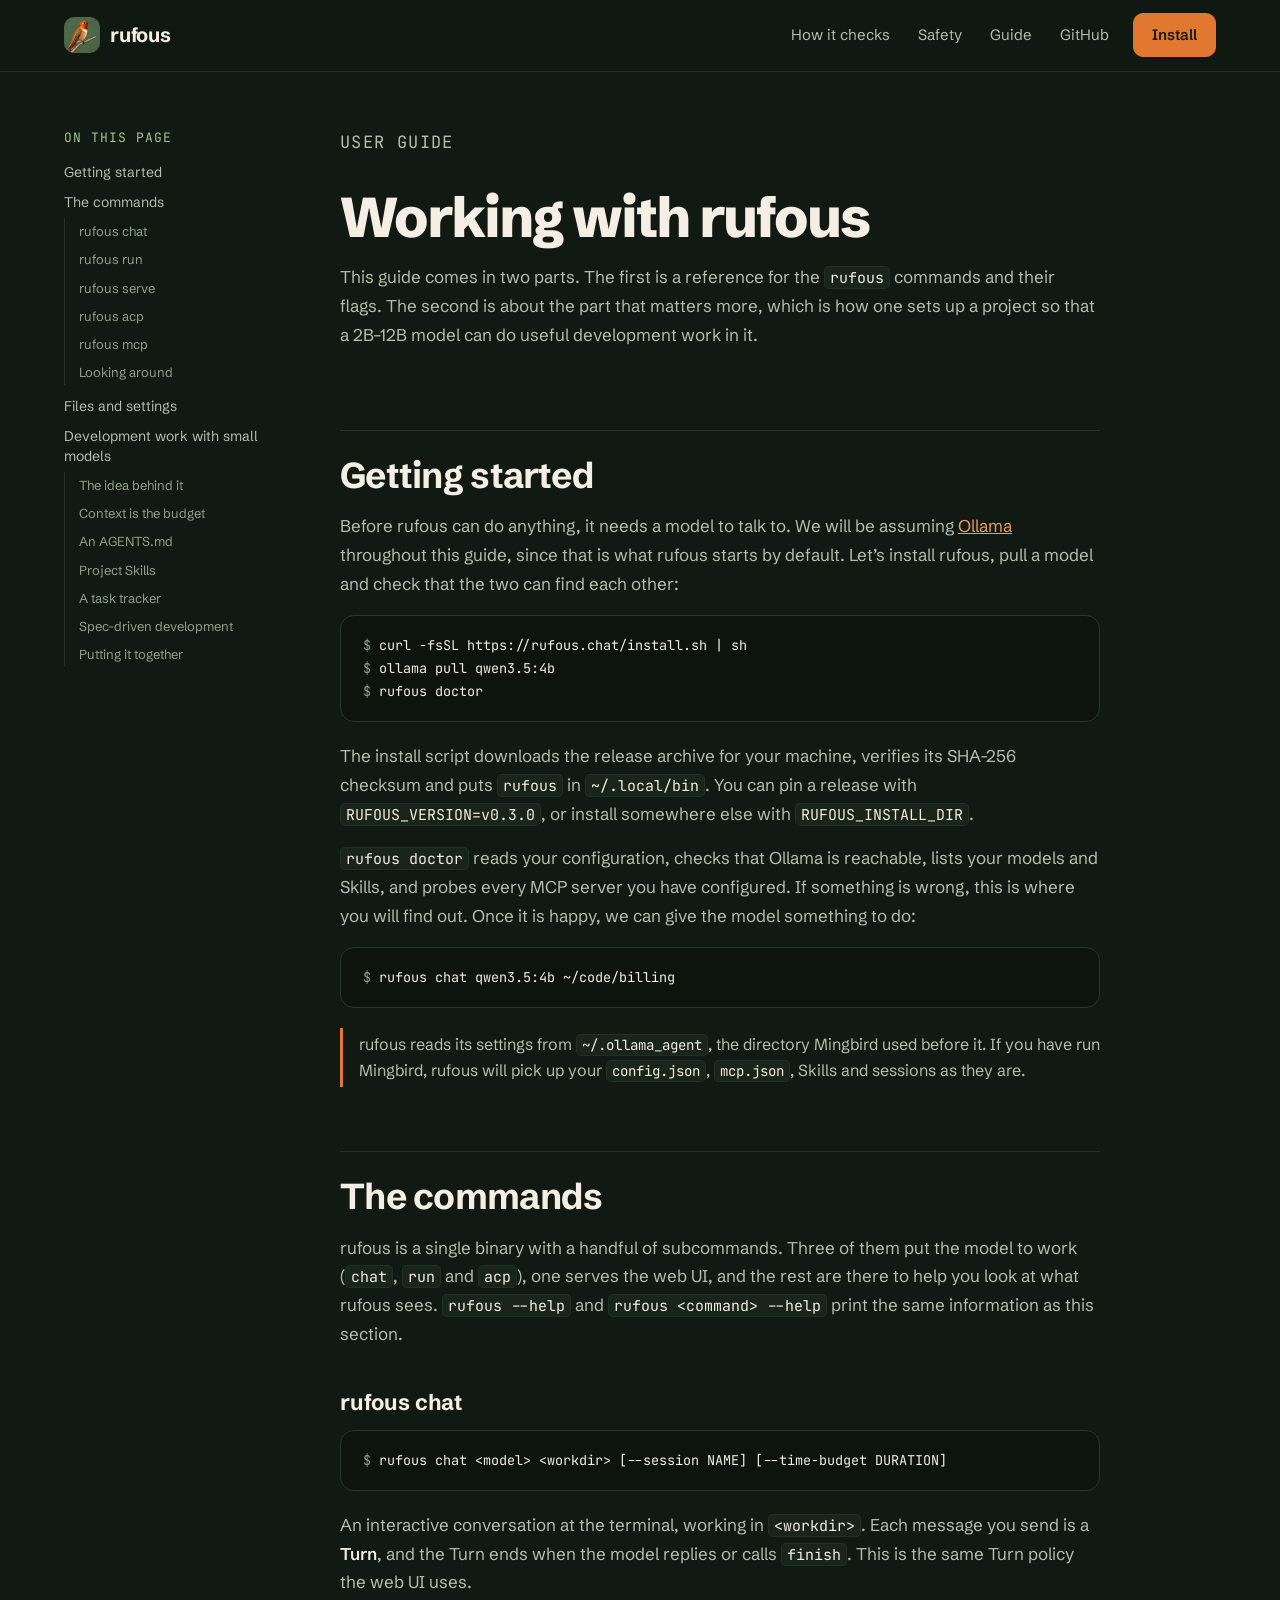
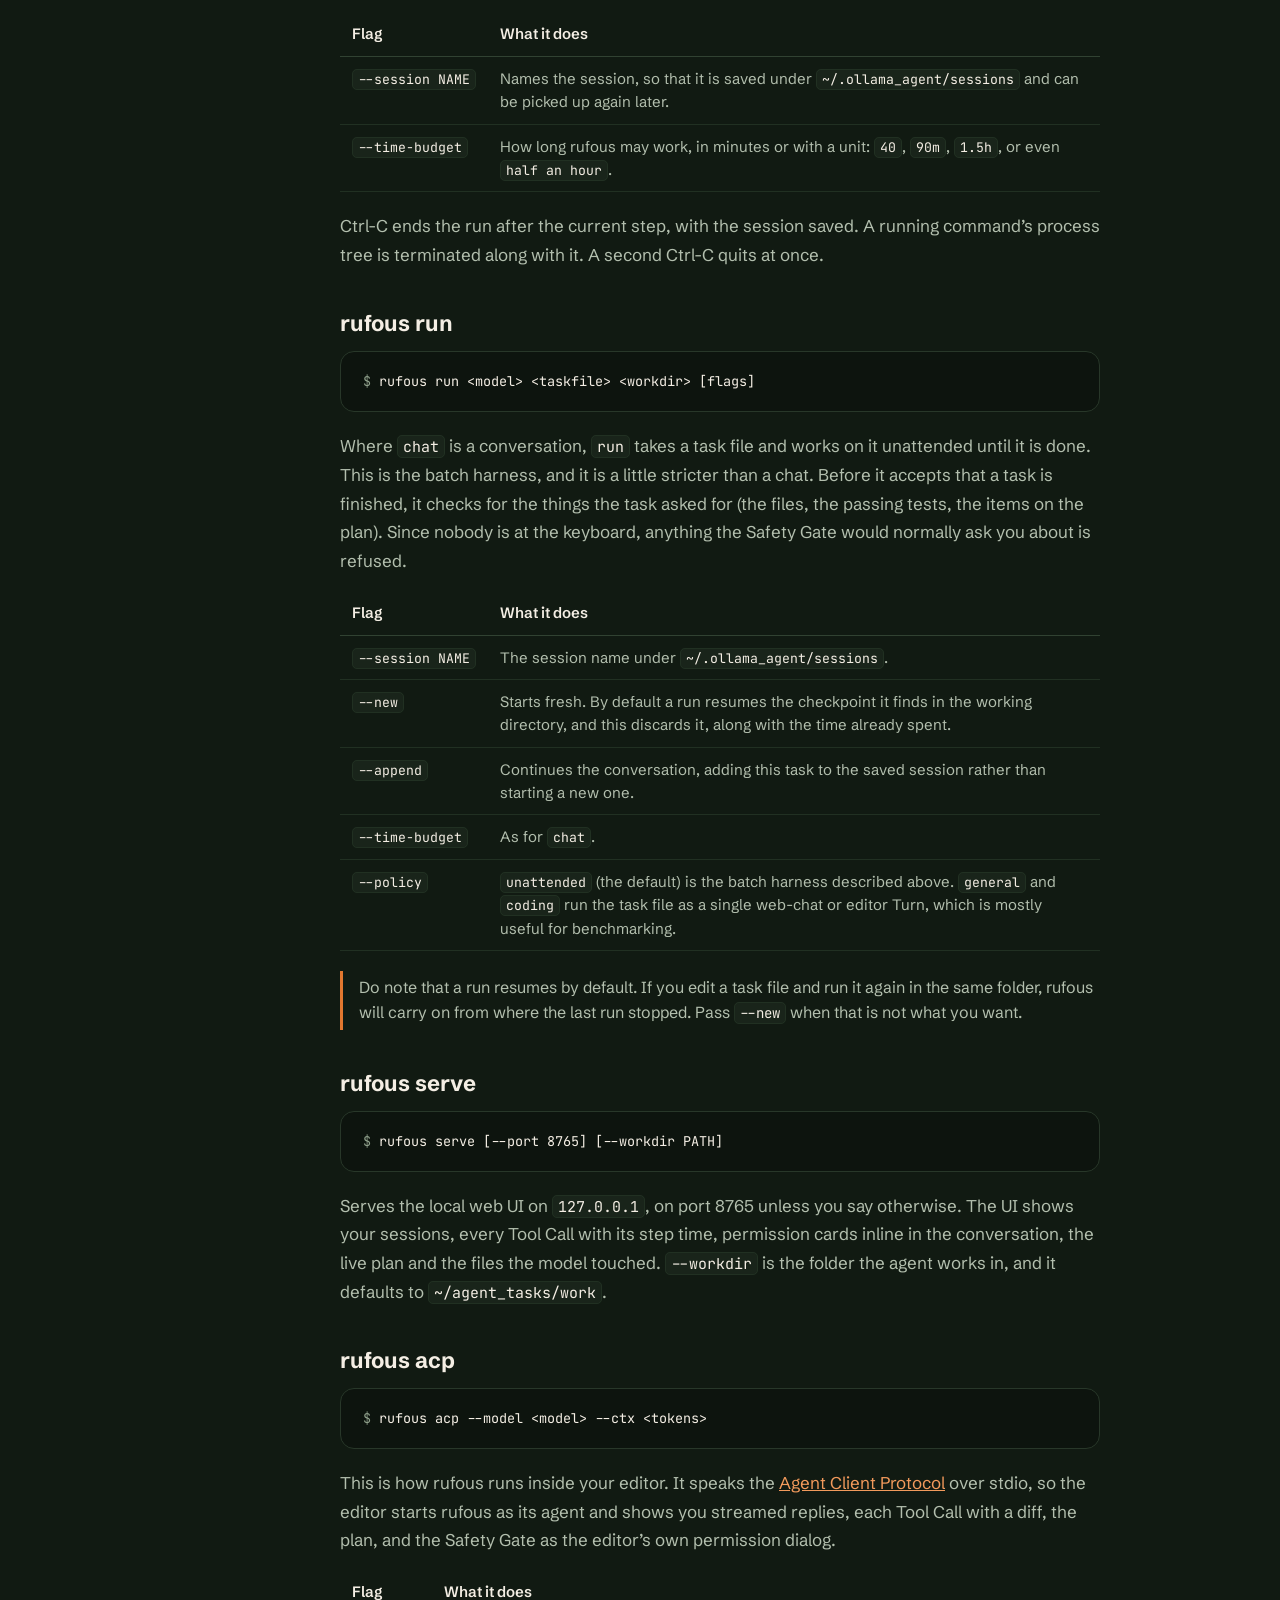
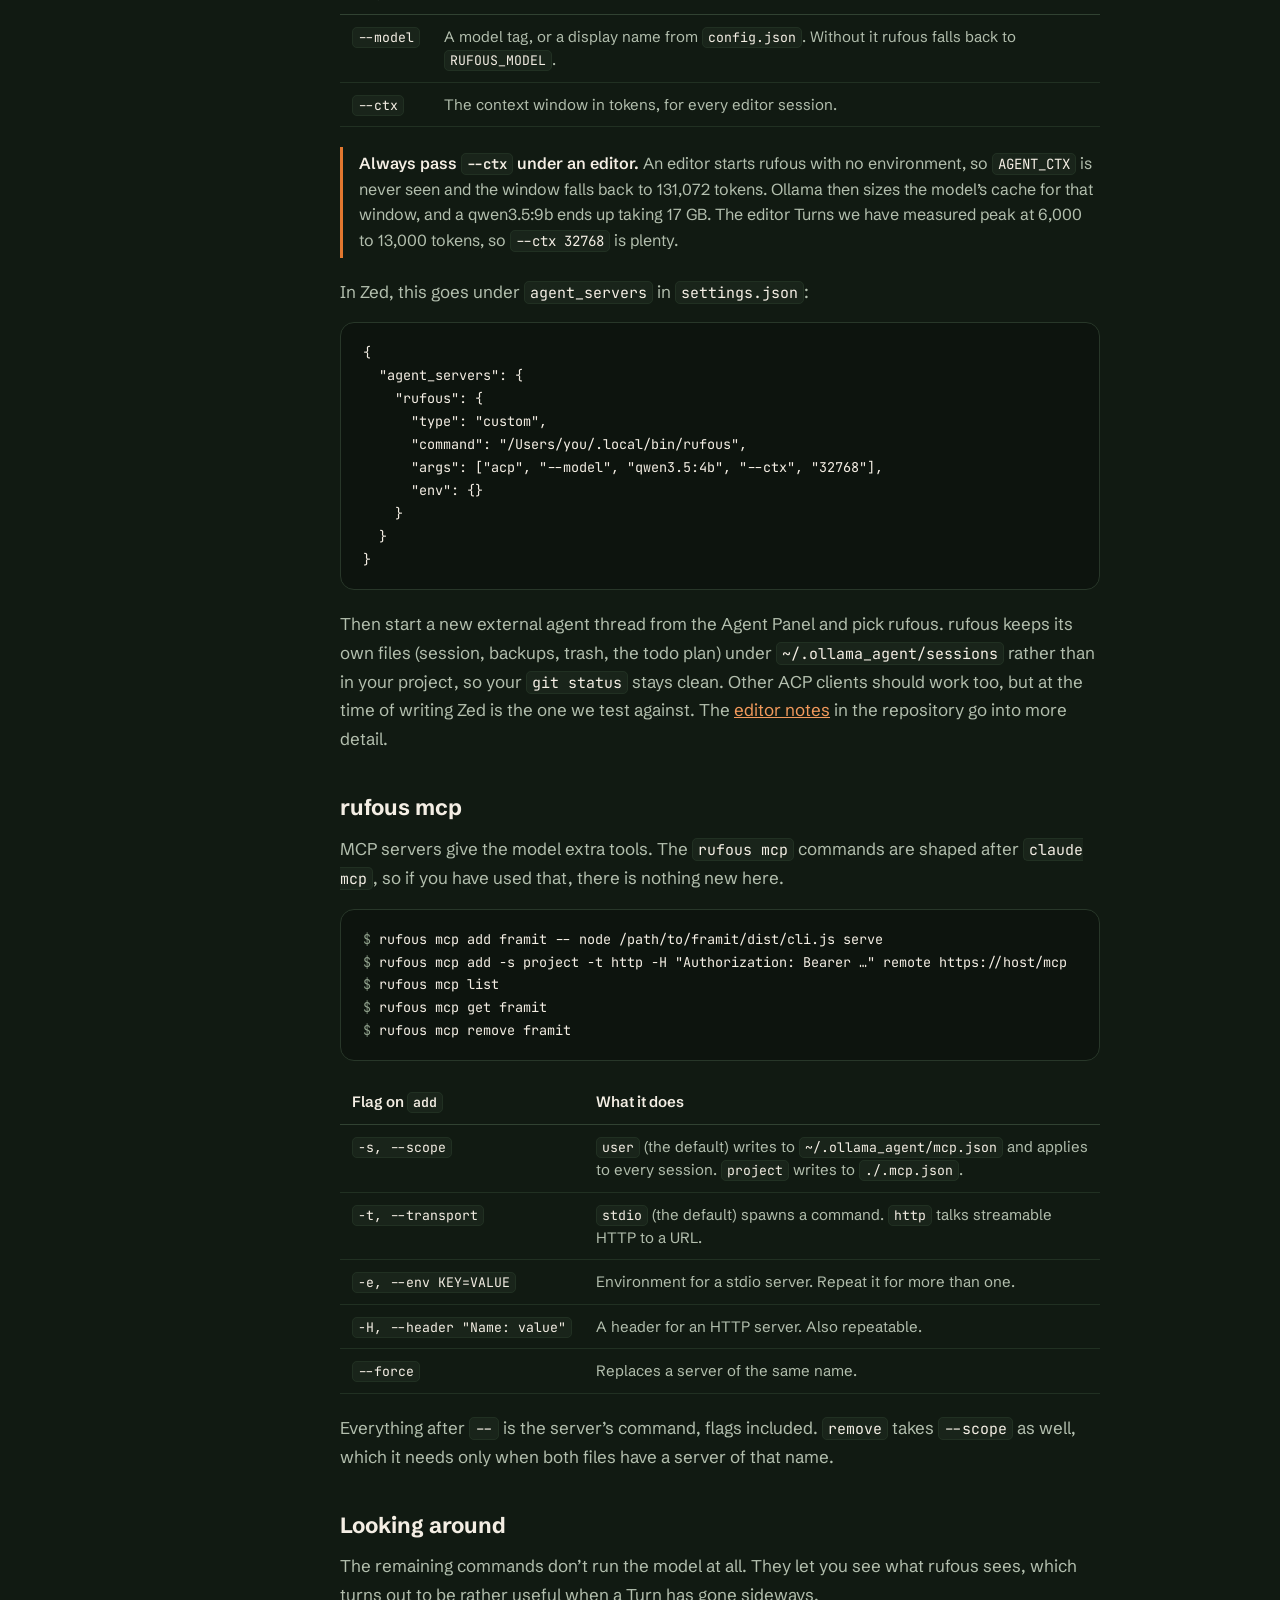
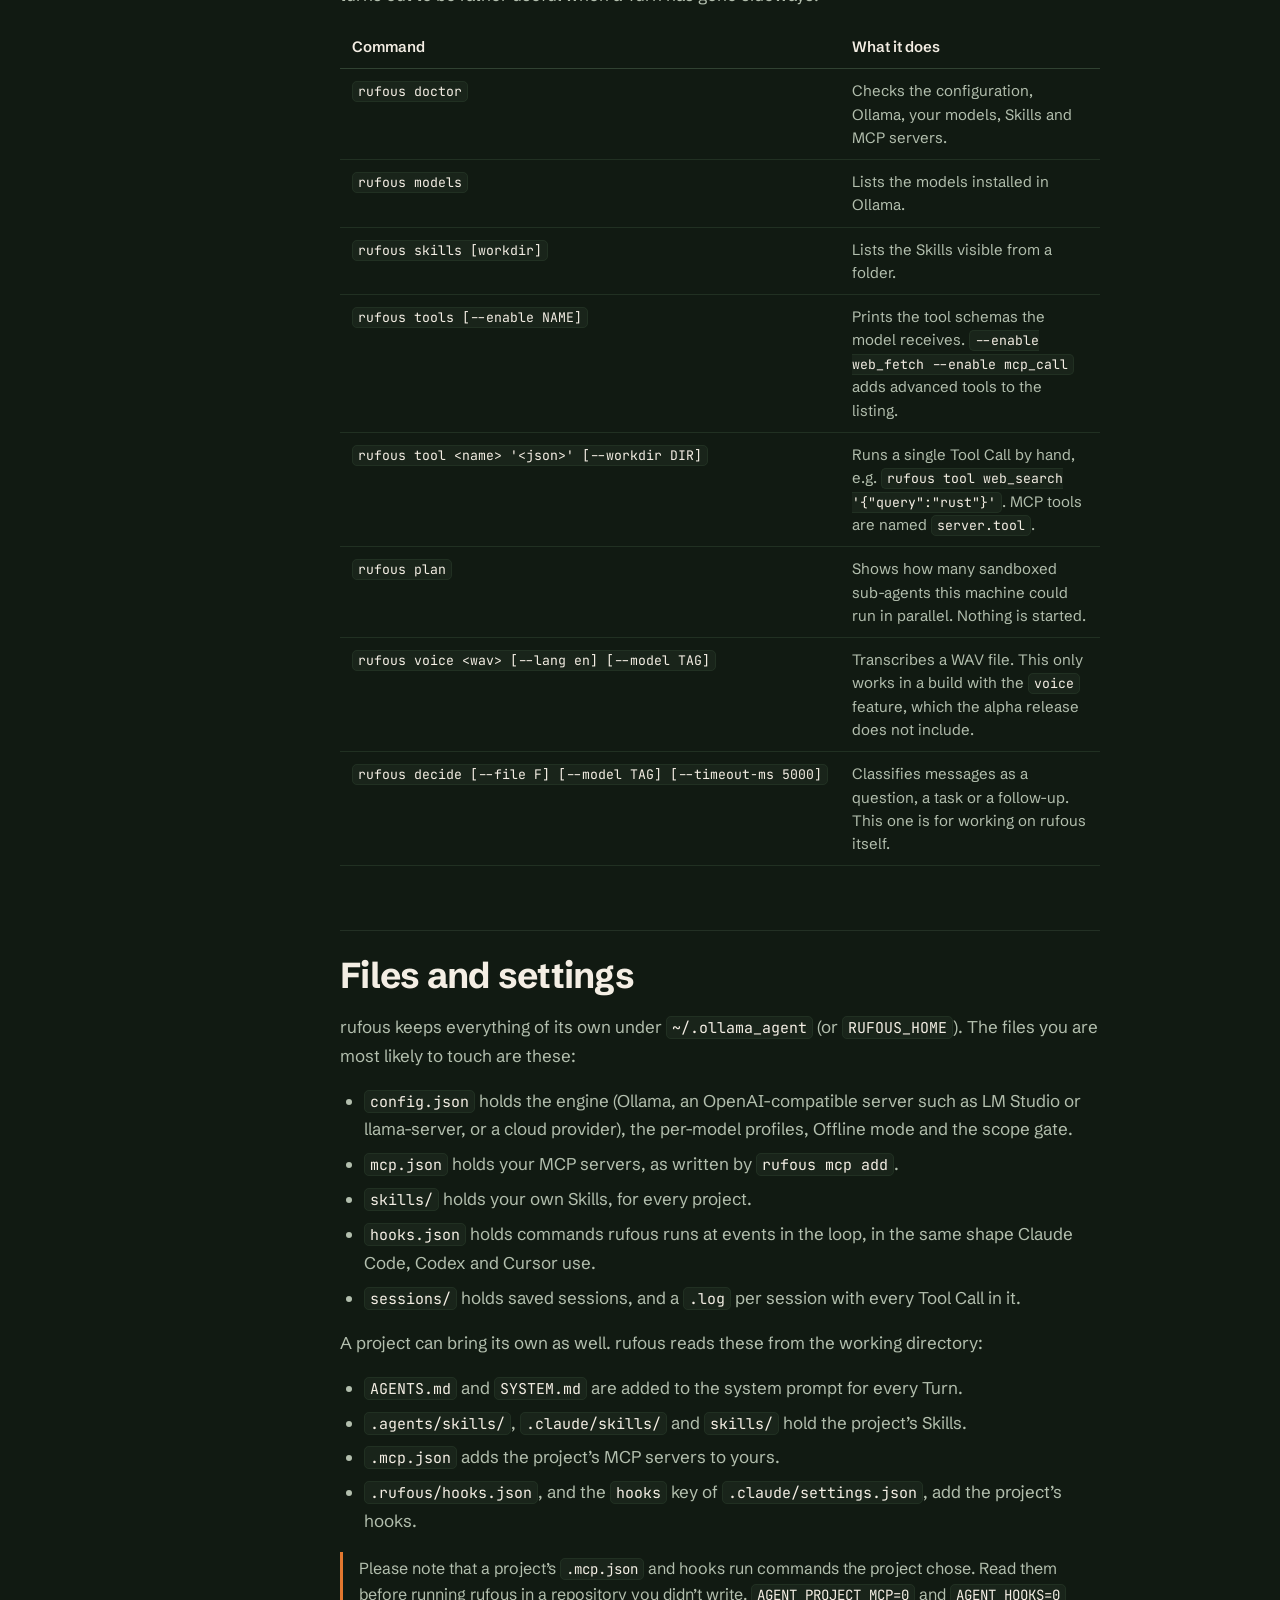
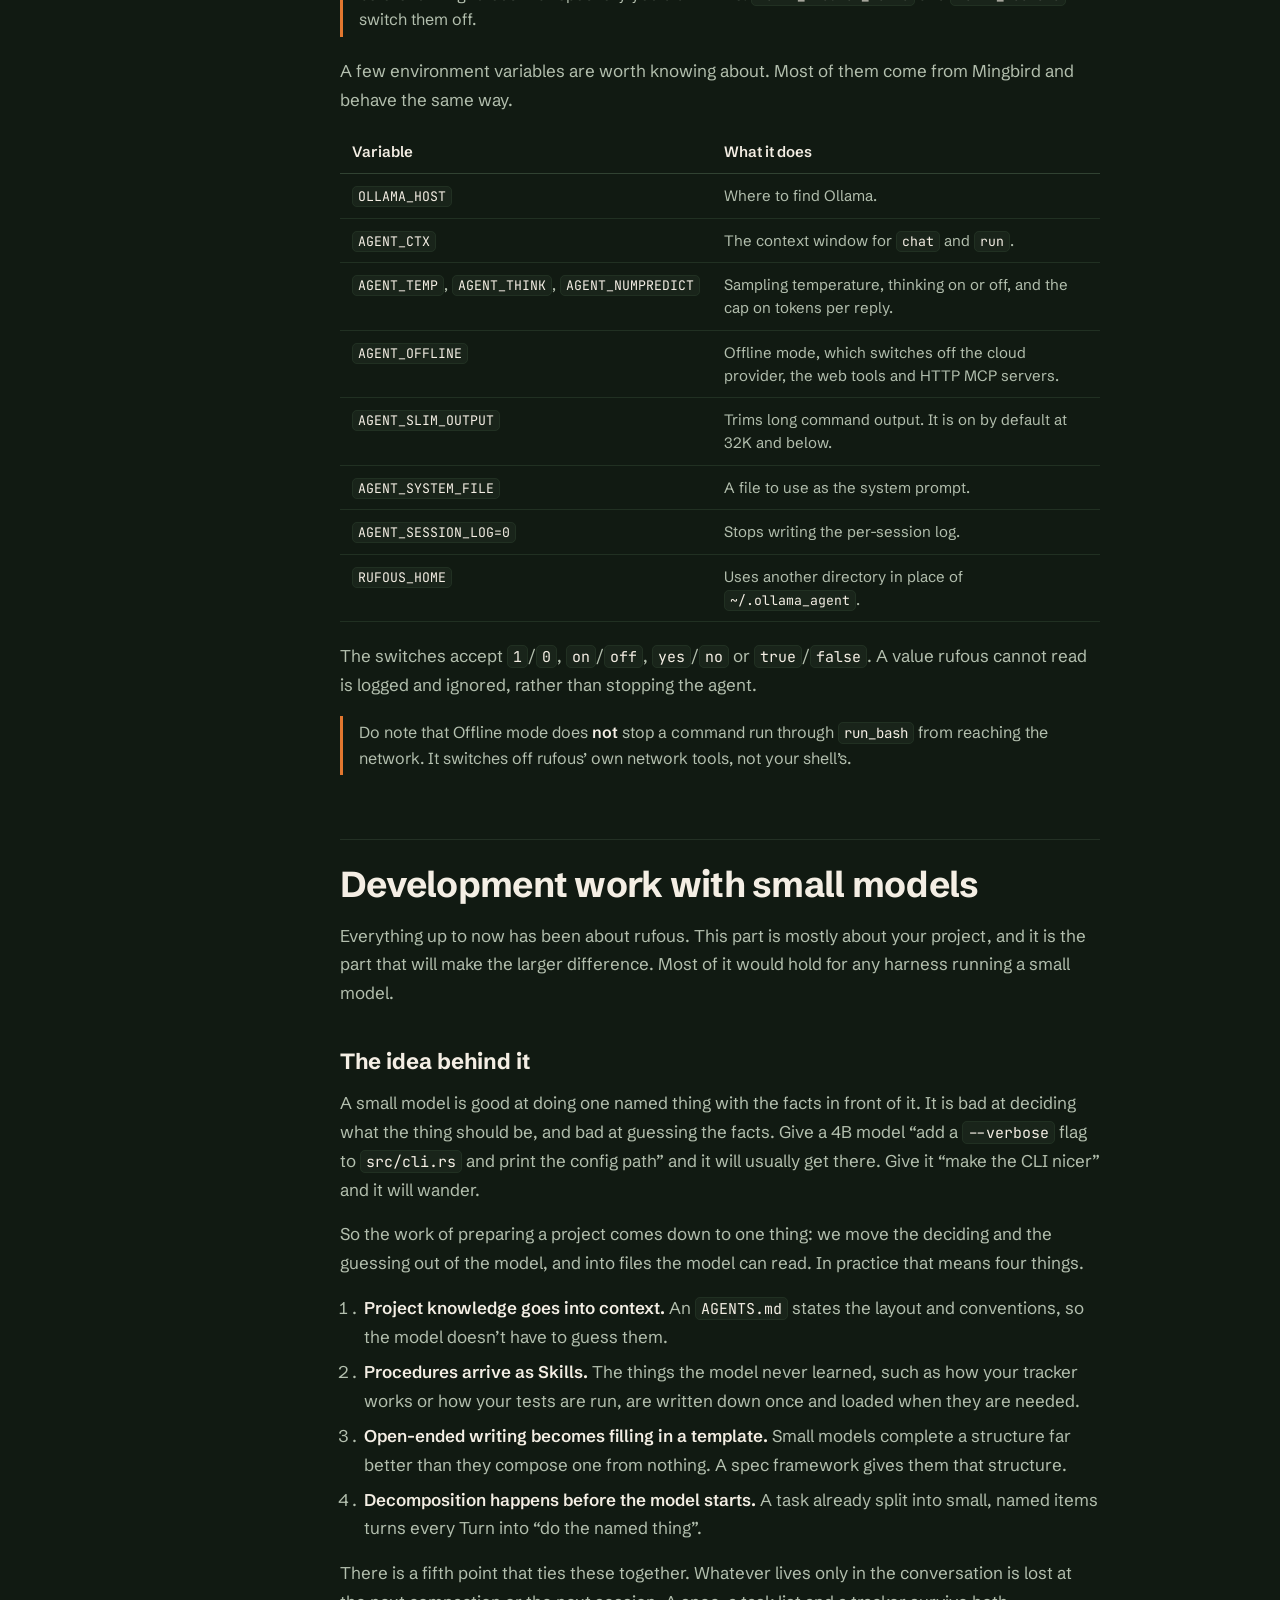
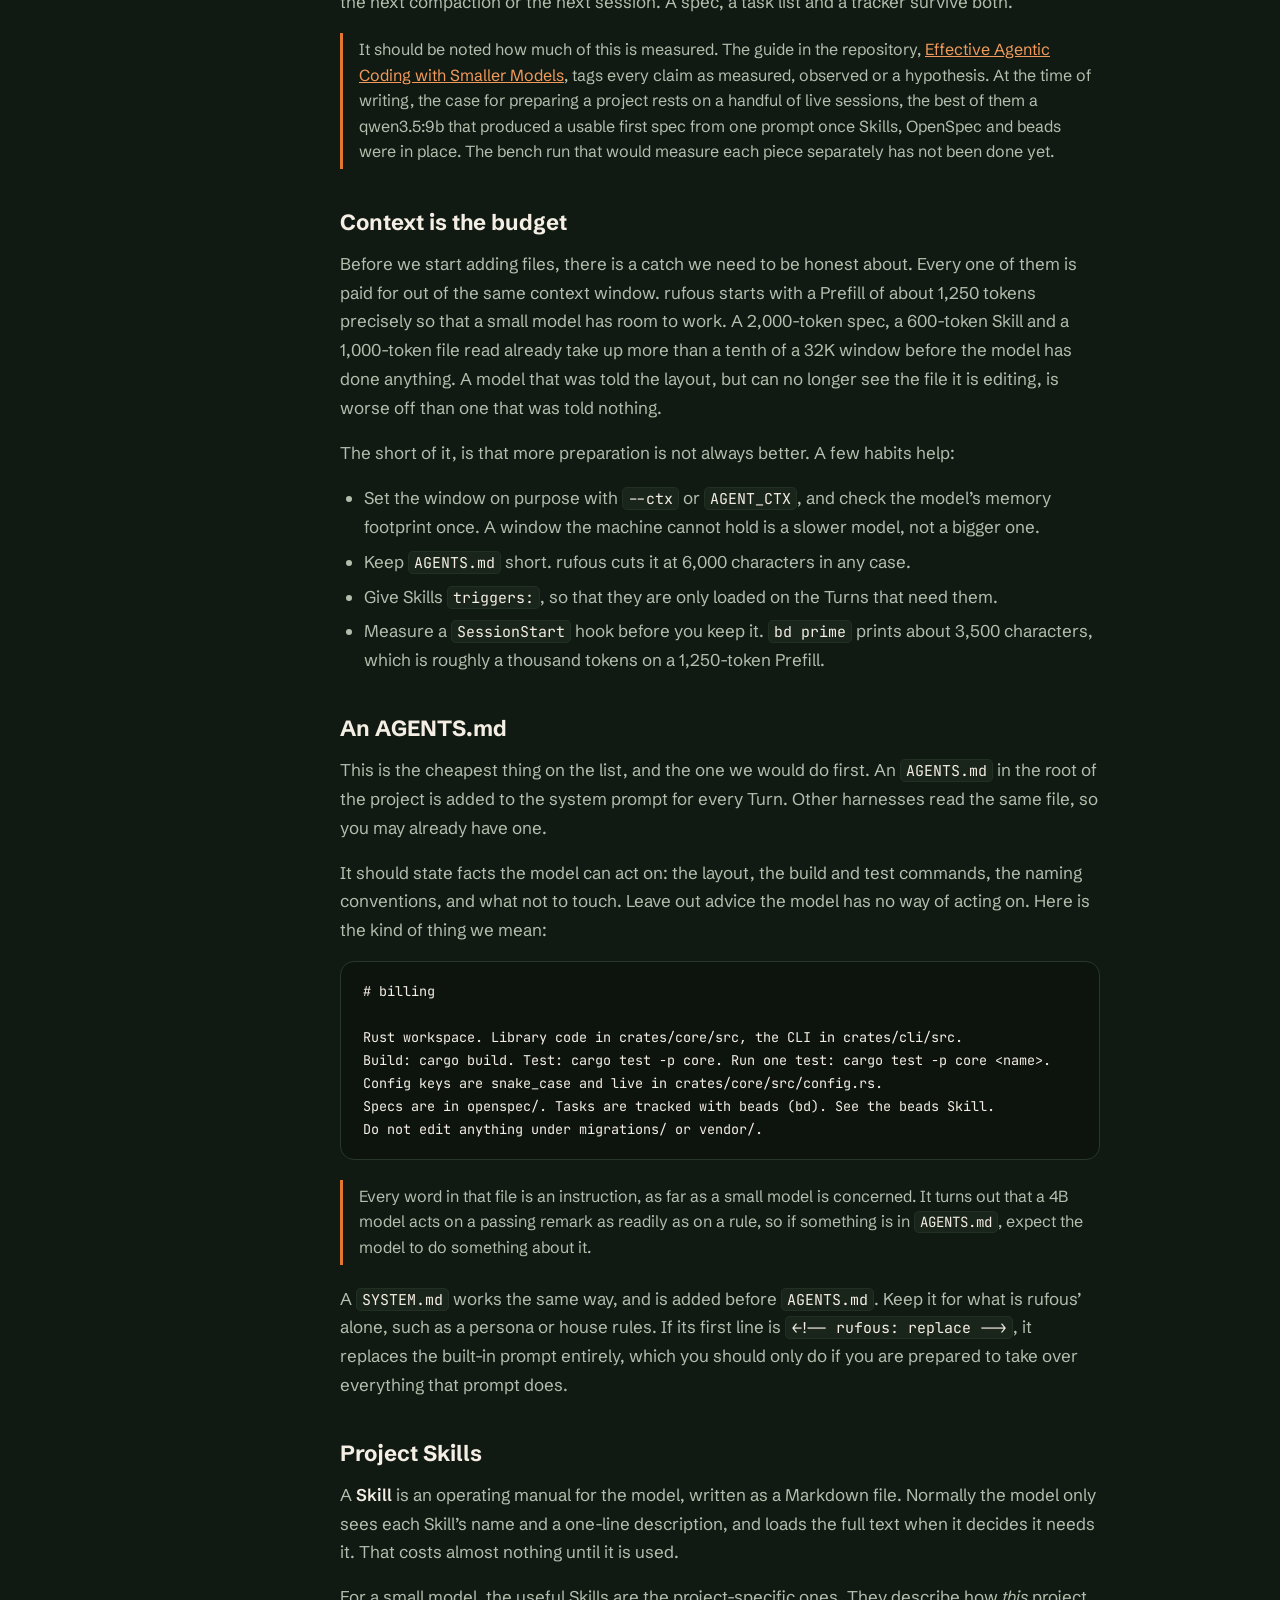
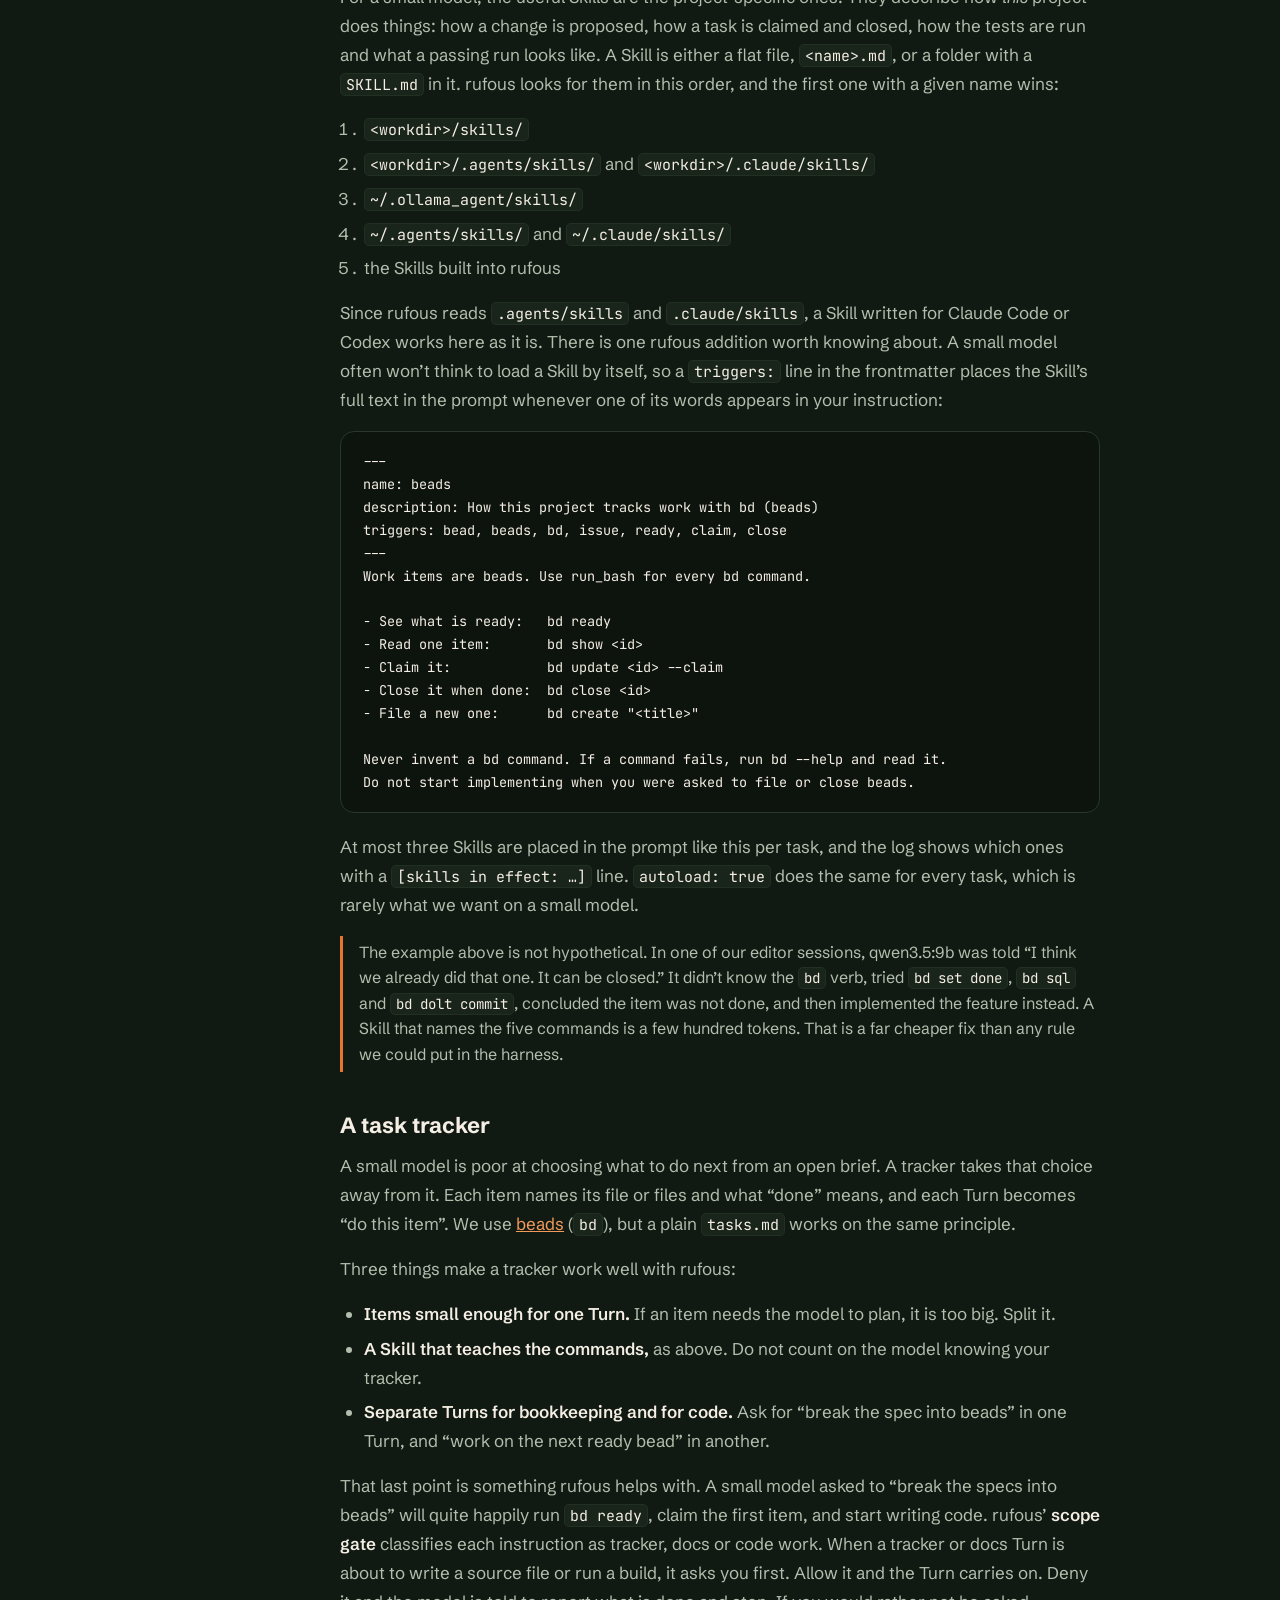
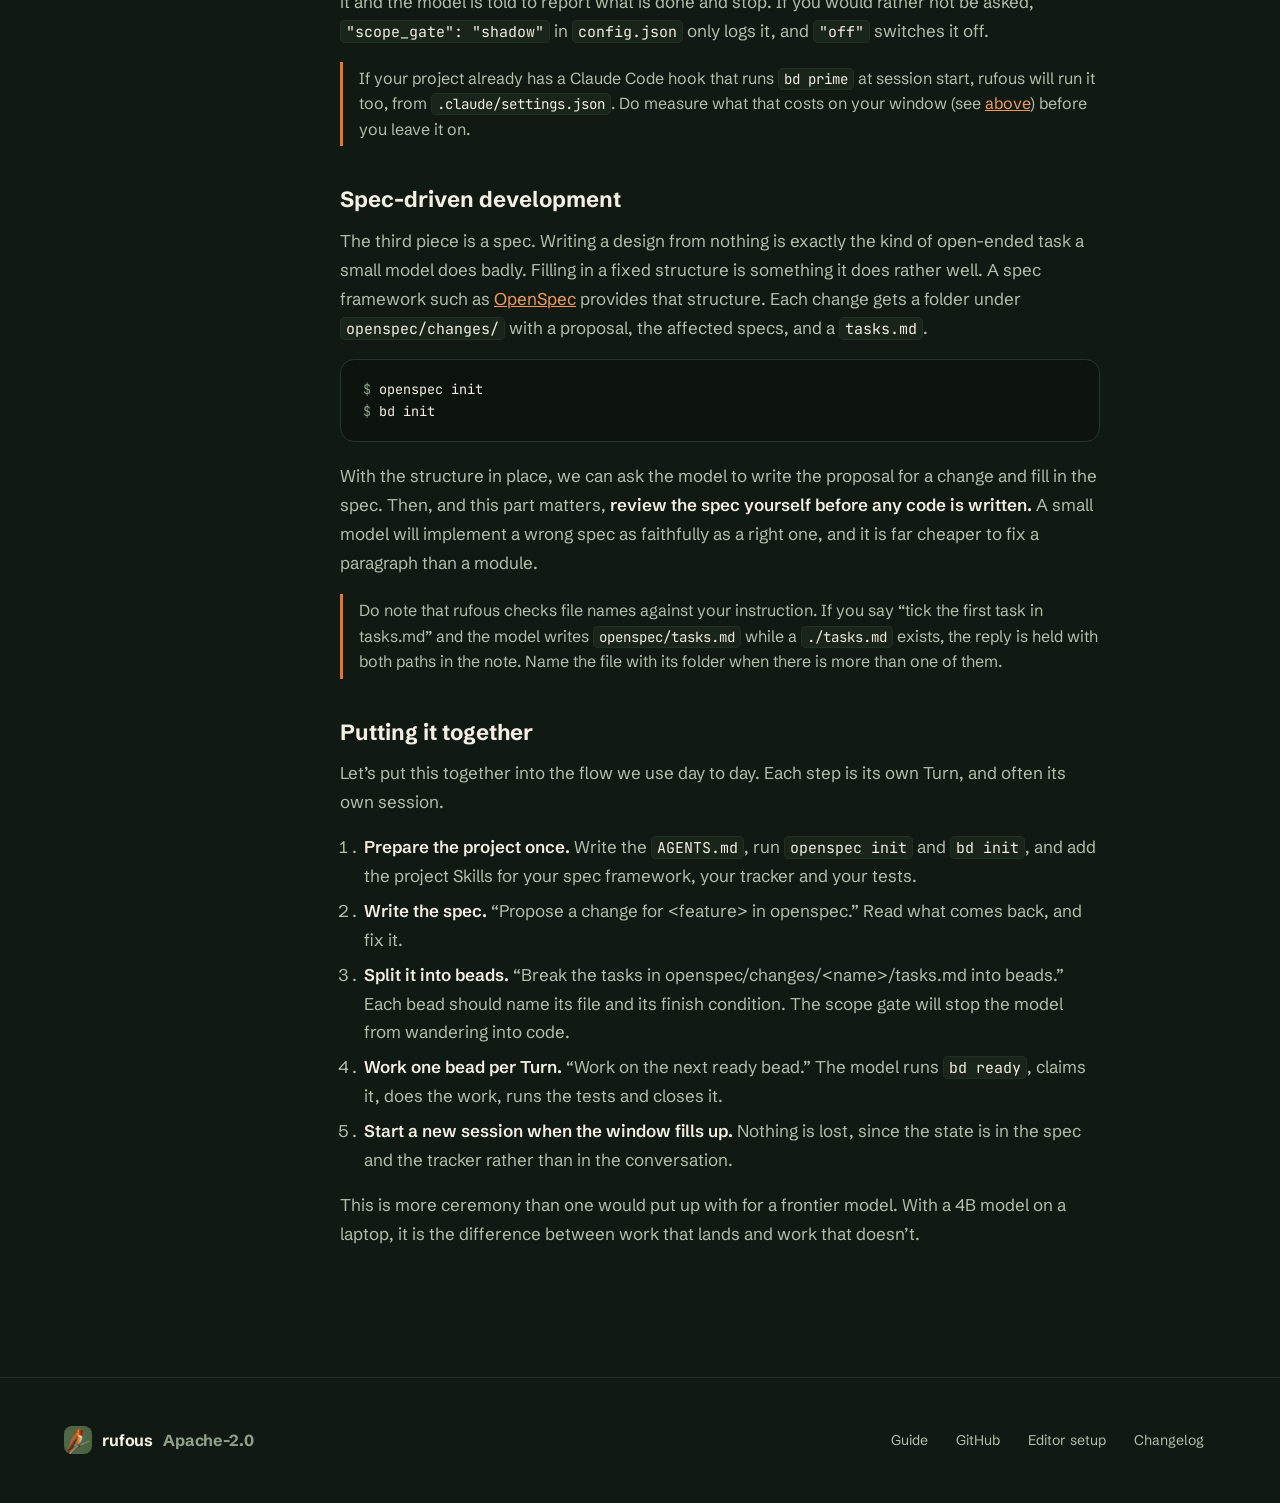
==== guide.html @ cbf0eaf9 "Add a user guide: commands, flags and small-model development guide.html covers every rufous subcomm" ====
<!doctype html>
<html lang="en">
<head>
  <meta charset="utf-8">
  <meta name="viewport" content="width=device-width, initial-scale=1">
  <title>rufous user guide</title>
  <meta name="description" content="The rufous user guide: every command and flag, the files rufous reads, and how to set up a project so that a 2B–12B model can do real development work in it, with project Skills, a task tracker such as beads, and a spec-driven setup such as OpenSpec.">
  <meta name="theme-color" content="#111A12">
  <link rel="canonical" href="https://rufous.chat/guide.html">

  <meta property="og:type" content="article">
  <meta property="og:url" content="https://rufous.chat/guide.html">
  <meta property="og:title" content="rufous user guide">
  <meta property="og:description" content="Every command and flag, and how to do development work with small models: project Skills, beads and a spec-driven setup.">
  <meta property="og:image" content="https://rufous.chat/assets/img/rufous-icon-512.png">
  <meta name="twitter:card" content="summary">

  <link rel="icon" href="assets/img/favicon.svg" type="image/svg+xml">
  <link rel="icon" href="assets/img/favicon-32.png" sizes="32x32" type="image/png">
  <link rel="apple-touch-icon" href="assets/img/apple-touch-icon.png">

  <link rel="preconnect" href="https://fonts.googleapis.com">
  <link rel="preconnect" href="https://fonts.gstatic.com" crossorigin>
  <link rel="stylesheet" href="https://fonts.googleapis.com/css2?family=Schibsted+Grotesk:wght@400;500;600;700;800&family=JetBrains+Mono:wght@400;500&display=swap">
  <link rel="stylesheet" href="assets/css/styles.css">
  <script>document.documentElement.classList.add('js');</script>
  <script src="assets/js/main.js" defer></script>
</head>
<body>
<a class="skip-link" href="#main">Skip to content</a>

<header class="site-header">
  <nav class="nav container" aria-label="Main">
    <a class="brand" href="index.html">
      <img src="assets/img/rufous-icon-64.png" alt="" width="36" height="36">
      <span>rufous</span>
    </a>
    <button class="nav-toggle" type="button" aria-expanded="false" aria-controls="nav-links" aria-label="Open menu">
      <svg aria-hidden="true" width="20" height="20" viewBox="0 0 24 24" fill="none" stroke="currentColor" stroke-width="2" stroke-linecap="round"><path d="M4 7h16M4 12h16M4 17h16"/></svg>
    </button>
    <ul class="nav-links" id="nav-links">
      <li><a href="index.html#checks">How it checks</a></li>
      <li><a href="index.html#safety">Safety</a></li>
      <li><a href="guide.html" aria-current="page">Guide</a></li>
      <li><a href="https://github.com/stephanfeb/rufous">GitHub</a></li>
      <li class="nav-cta"><a class="btn btn-primary btn-sm" href="index.html#download">Install</a></li>
    </ul>
  </nav>
</header>

<main id="main" class="guide container">

  <aside class="toc" aria-label="On this page">
    <p class="eyebrow">On this page</p>
    <ol>
      <li><a href="#getting-started">Getting started</a></li>
      <li><a href="#commands">The commands</a>
        <ol>
          <li><a href="#cmd-chat">rufous chat</a></li>
          <li><a href="#cmd-run">rufous run</a></li>
          <li><a href="#cmd-serve">rufous serve</a></li>
          <li><a href="#cmd-acp">rufous acp</a></li>
          <li><a href="#cmd-mcp">rufous mcp</a></li>
          <li><a href="#cmd-inspect">Looking around</a></li>
        </ol>
      </li>
      <li><a href="#files">Files and settings</a></li>
      <li><a href="#small-models">Development work with small models</a>
        <ol>
          <li><a href="#principles">The idea behind it</a></li>
          <li><a href="#context">Context is the budget</a></li>
          <li><a href="#agents-md">An AGENTS.md</a></li>
          <li><a href="#skills">Project Skills</a></li>
          <li><a href="#tracker">A task tracker</a></li>
          <li><a href="#specs">Spec-driven development</a></li>
          <li><a href="#workflow">Putting it together</a></li>
        </ol>
      </li>
    </ol>
  </aside>

  <article class="prose">
    <header class="guide-head">
      <p class="eyebrow">User guide</p>
      <h1>Working with rufous</h1>
      <p class="lede">This guide comes in two parts. The first is a reference for the <code>rufous</code> commands and their flags. The second is about the part that matters more, which is how one sets up a project so that a 2B–12B model can do useful development work in it.</p>
    </header>

    <!-- ============================================================ -->
    <h2 id="getting-started">Getting started</h2>

    <p>Before rufous can do anything, it needs a model to talk to. We will be assuming <a href="https://ollama.com">Ollama</a> throughout this guide, since that is what rufous starts by default. Let’s install rufous, pull a model and check that the two can find each other:</p>

<pre class="terminal"><span class="dim">$</span> curl -fsSL https://rufous.chat/install.sh | sh
<span class="dim">$</span> ollama pull qwen3.5:4b
<span class="dim">$</span> rufous doctor</pre>

    <p>The install script downloads the release archive for your machine, verifies its SHA-256 checksum and puts <code>rufous</code> in <code>~/.local/bin</code>. You can pin a release with <code>RUFOUS_VERSION=v0.3.0</code>, or install somewhere else with <code>RUFOUS_INSTALL_DIR</code>.</p>

    <p><code>rufous doctor</code> reads your configuration, checks that Ollama is reachable, lists your models and Skills, and probes every MCP server you have configured. If something is wrong, this is where you will find out. Once it is happy, we can give the model something to do:</p>

<pre class="terminal"><span class="dim">$</span> rufous chat qwen3.5:4b ~/code/billing</pre>

    <blockquote class="note">rufous reads its settings from <code>~/.ollama_agent</code>, the directory Mingbird used before it. If you have run Mingbird, rufous will pick up your <code>config.json</code>, <code>mcp.json</code>, Skills and sessions as they are.</blockquote>

    <!-- ============================================================ -->
    <h2 id="commands">The commands</h2>

    <p>rufous is a single binary with a handful of subcommands. Three of them put the model to work (<code>chat</code>, <code>run</code> and <code>acp</code>), one serves the web UI, and the rest are there to help you look at what rufous sees. <code>rufous --help</code> and <code>rufous &lt;command&gt; --help</code> print the same information as this section.</p>

    <h3 id="cmd-chat">rufous chat</h3>

<pre class="terminal"><span class="dim">$</span> rufous chat &lt;model&gt; &lt;workdir&gt; [--session NAME] [--time-budget DURATION]</pre>

    <p>An interactive conversation at the terminal, working in <code>&lt;workdir&gt;</code>. Each message you send is a <strong>Turn</strong>, and the Turn ends when the model replies or calls <code>finish</code>. This is the same Turn policy the web UI uses.</p>

    <table>
      <thead><tr><th>Flag</th><th>What it does</th></tr></thead>
      <tbody>
        <tr><td><code>--session NAME</code></td><td>Names the session, so that it is saved under <code>~/.ollama_agent/sessions</code> and can be picked up again later.</td></tr>
        <tr><td><code>--time-budget</code></td><td>How long rufous may work, in minutes or with a unit: <code>40</code>, <code>90m</code>, <code>1.5h</code>, or even <code>half an hour</code>.</td></tr>
      </tbody>
    </table>

    <p>Ctrl-C ends the run after the current step, with the session saved. A running command’s process tree is terminated along with it. A second Ctrl-C quits at once.</p>

    <h3 id="cmd-run">rufous run</h3>

<pre class="terminal"><span class="dim">$</span> rufous run &lt;model&gt; &lt;taskfile&gt; &lt;workdir&gt; [flags]</pre>

    <p>Where <code>chat</code> is a conversation, <code>run</code> takes a task file and works on it unattended until it is done. This is the batch harness, and it is a little stricter than a chat. Before it accepts that a task is finished, it checks for the things the task asked for (the files, the passing tests, the items on the plan). Since nobody is at the keyboard, anything the Safety Gate would normally ask you about is refused.</p>

    <table>
      <thead><tr><th>Flag</th><th>What it does</th></tr></thead>
      <tbody>
        <tr><td><code>--session NAME</code></td><td>The session name under <code>~/.ollama_agent/sessions</code>.</td></tr>
        <tr><td><code>--new</code></td><td>Starts fresh. By default a run resumes the checkpoint it finds in the working directory, and this discards it, along with the time already spent.</td></tr>
        <tr><td><code>--append</code></td><td>Continues the conversation, adding this task to the saved session rather than starting a new one.</td></tr>
        <tr><td><code>--time-budget</code></td><td>As for <code>chat</code>.</td></tr>
        <tr><td><code>--policy</code></td><td><code>unattended</code> (the default) is the batch harness described above. <code>general</code> and <code>coding</code> run the task file as a single web-chat or editor Turn, which is mostly useful for benchmarking.</td></tr>
      </tbody>
    </table>

    <blockquote class="note">Do note that a run resumes by default. If you edit a task file and run it again in the same folder, rufous will carry on from where the last run stopped. Pass <code>--new</code> when that is not what you want.</blockquote>

    <h3 id="cmd-serve">rufous serve</h3>

<pre class="terminal"><span class="dim">$</span> rufous serve [--port 8765] [--workdir PATH]</pre>

    <p>Serves the local web UI on <code>127.0.0.1</code>, on port 8765 unless you say otherwise. The UI shows your sessions, every Tool Call with its step time, permission cards inline in the conversation, the live plan and the files the model touched. <code>--workdir</code> is the folder the agent works in, and it defaults to <code>~/agent_tasks/work</code>.</p>

    <h3 id="cmd-acp">rufous acp</h3>

<pre class="terminal"><span class="dim">$</span> rufous acp --model &lt;model&gt; --ctx &lt;tokens&gt;</pre>

    <p>This is how rufous runs inside your editor. It speaks the <a href="https://agentclientprotocol.com">Agent Client Protocol</a> over stdio, so the editor starts rufous as its agent and shows you streamed replies, each Tool Call with a diff, the plan, and the Safety Gate as the editor’s own permission dialog.</p>

    <table>
      <thead><tr><th>Flag</th><th>What it does</th></tr></thead>
      <tbody>
        <tr><td><code>--model</code></td><td>A model tag, or a display name from <code>config.json</code>. Without it rufous falls back to <code>RUFOUS_MODEL</code>.</td></tr>
        <tr><td><code>--ctx</code></td><td>The context window in tokens, for every editor session.</td></tr>
      </tbody>
    </table>

    <blockquote class="note"><strong>Always pass <code>--ctx</code> under an editor.</strong> An editor starts rufous with no environment, so <code>AGENT_CTX</code> is never seen and the window falls back to 131,072 tokens. Ollama then sizes the model’s cache for that window, and a qwen3.5:9b ends up taking 17 GB. The editor Turns we have measured peak at 6,000 to 13,000 tokens, so <code>--ctx 32768</code> is plenty.</blockquote>

    <p>In Zed, this goes under <code>agent_servers</code> in <code>settings.json</code>:</p>

<pre class="terminal">{
  "agent_servers": {
    "rufous": {
      "type": "custom",
      "command": "/Users/you/.local/bin/rufous",
      "args": ["acp", "--model", "qwen3.5:4b", "--ctx", "32768"],
      "env": {}
    }
  }
}</pre>

    <p>Then start a new external agent thread from the Agent Panel and pick rufous. rufous keeps its own files (session, backups, trash, the todo plan) under <code>~/.ollama_agent/sessions</code> rather than in your project, so your <code>git status</code> stays clean. Other ACP clients should work too, but at the time of writing Zed is the one we test against. The <a href="https://github.com/stephanfeb/rufous/blob/main/docs/acp.md">editor notes</a> in the repository go into more detail.</p>

    <h3 id="cmd-mcp">rufous mcp</h3>

    <p>MCP servers give the model extra tools. The <code>rufous mcp</code> commands are shaped after <code>claude mcp</code>, so if you have used that, there is nothing new here.</p>

<pre class="terminal"><span class="dim">$</span> rufous mcp add framit -- node /path/to/framit/dist/cli.js serve
<span class="dim">$</span> rufous mcp add -s project -t http -H "Authorization: Bearer …" remote https://host/mcp
<span class="dim">$</span> rufous mcp list
<span class="dim">$</span> rufous mcp get framit
<span class="dim">$</span> rufous mcp remove framit</pre>

    <table>
      <thead><tr><th>Flag on <code>add</code></th><th>What it does</th></tr></thead>
      <tbody>
        <tr><td><code>-s, --scope</code></td><td><code>user</code> (the default) writes to <code>~/.ollama_agent/mcp.json</code> and applies to every session. <code>project</code> writes to <code>./.mcp.json</code>.</td></tr>
        <tr><td><code>-t, --transport</code></td><td><code>stdio</code> (the default) spawns a command. <code>http</code> talks streamable HTTP to a URL.</td></tr>
        <tr><td><code>-e, --env KEY=VALUE</code></td><td>Environment for a stdio server. Repeat it for more than one.</td></tr>
        <tr><td><code>-H, --header "Name: value"</code></td><td>A header for an HTTP server. Also repeatable.</td></tr>
        <tr><td><code>--force</code></td><td>Replaces a server of the same name.</td></tr>
      </tbody>
    </table>

    <p>Everything after <code>--</code> is the server’s command, flags included. <code>remove</code> takes <code>--scope</code> as well, which it needs only when both files have a server of that name.</p>

    <h3 id="cmd-inspect">Looking around</h3>

    <p>The remaining commands don’t run the model at all. They let you see what rufous sees, which turns out to be rather useful when a Turn has gone sideways.</p>

    <table>
      <thead><tr><th>Command</th><th>What it does</th></tr></thead>
      <tbody>
        <tr><td><code>rufous doctor</code></td><td>Checks the configuration, Ollama, your models, Skills and MCP servers.</td></tr>
        <tr><td><code>rufous models</code></td><td>Lists the models installed in Ollama.</td></tr>
        <tr><td><code>rufous skills [workdir]</code></td><td>Lists the Skills visible from a folder.</td></tr>
        <tr><td><code>rufous tools [--enable NAME]</code></td><td>Prints the tool schemas the model receives. <code>--enable web_fetch --enable mcp_call</code> adds advanced tools to the listing.</td></tr>
        <tr><td><code>rufous tool &lt;name&gt; '&lt;json&gt;' [--workdir DIR]</code></td><td>Runs a single Tool Call by hand, e.g. <code>rufous tool web_search '{"query":"rust"}'</code>. MCP tools are named <code>server.tool</code>.</td></tr>
        <tr><td><code>rufous plan</code></td><td>Shows how many sandboxed sub-agents this machine could run in parallel. Nothing is started.</td></tr>
        <tr><td><code>rufous voice &lt;wav&gt; [--lang en] [--model TAG]</code></td><td>Transcribes a WAV file. This only works in a build with the <code>voice</code> feature, which the alpha release does not include.</td></tr>
        <tr><td><code>rufous decide [--file F] [--model TAG] [--timeout-ms 5000]</code></td><td>Classifies messages as a question, a task or a follow-up. This one is for working on rufous itself.</td></tr>
      </tbody>
    </table>

    <!-- ============================================================ -->
    <h2 id="files">Files and settings</h2>

    <p>rufous keeps everything of its own under <code>~/.ollama_agent</code> (or <code>RUFOUS_HOME</code>). The files you are most likely to touch are these:</p>

    <ul>
      <li><code>config.json</code> holds the engine (Ollama, an OpenAI-compatible server such as LM Studio or llama-server, or a cloud provider), the per-model profiles, Offline mode and the scope gate.</li>
      <li><code>mcp.json</code> holds your MCP servers, as written by <code>rufous mcp add</code>.</li>
      <li><code>skills/</code> holds your own Skills, for every project.</li>
      <li><code>hooks.json</code> holds commands rufous runs at events in the loop, in the same shape Claude Code, Codex and Cursor use.</li>
      <li><code>sessions/</code> holds saved sessions, and a <code>.log</code> per session with every Tool Call in it.</li>
    </ul>

    <p>A project can bring its own as well. rufous reads these from the working directory:</p>

    <ul>
      <li><code>AGENTS.md</code> and <code>SYSTEM.md</code> are added to the system prompt for every Turn.</li>
      <li><code>.agents/skills/</code>, <code>.claude/skills/</code> and <code>skills/</code> hold the project’s Skills.</li>
      <li><code>.mcp.json</code> adds the project’s MCP servers to yours.</li>
      <li><code>.rufous/hooks.json</code>, and the <code>hooks</code> key of <code>.claude/settings.json</code>, add the project’s hooks.</li>
    </ul>

    <blockquote class="note">Please note that a project’s <code>.mcp.json</code> and hooks run commands the project chose. Read them before running rufous in a repository you didn’t write. <code>AGENT_PROJECT_MCP=0</code> and <code>AGENT_HOOKS=0</code> switch them off.</blockquote>

    <p>A few environment variables are worth knowing about. Most of them come from Mingbird and behave the same way.</p>

    <table>
      <thead><tr><th>Variable</th><th>What it does</th></tr></thead>
      <tbody>
        <tr><td><code>OLLAMA_HOST</code></td><td>Where to find Ollama.</td></tr>
        <tr><td><code>AGENT_CTX</code></td><td>The context window for <code>chat</code> and <code>run</code>.</td></tr>
        <tr><td><code>AGENT_TEMP</code>, <code>AGENT_THINK</code>, <code>AGENT_NUMPREDICT</code></td><td>Sampling temperature, thinking on or off, and the cap on tokens per reply.</td></tr>
        <tr><td><code>AGENT_OFFLINE</code></td><td>Offline mode, which switches off the cloud provider, the web tools and HTTP MCP servers.</td></tr>
        <tr><td><code>AGENT_SLIM_OUTPUT</code></td><td>Trims long command output. It is on by default at 32K and below.</td></tr>
        <tr><td><code>AGENT_SYSTEM_FILE</code></td><td>A file to use as the system prompt.</td></tr>
        <tr><td><code>AGENT_SESSION_LOG=0</code></td><td>Stops writing the per-session log.</td></tr>
        <tr><td><code>RUFOUS_HOME</code></td><td>Uses another directory in place of <code>~/.ollama_agent</code>.</td></tr>
      </tbody>
    </table>

    <p>The switches accept <code>1</code>/<code>0</code>, <code>on</code>/<code>off</code>, <code>yes</code>/<code>no</code> or <code>true</code>/<code>false</code>. A value rufous cannot read is logged and ignored, rather than stopping the agent.</p>

    <blockquote class="note">Do note that Offline mode does <strong>not</strong> stop a command run through <code>run_bash</code> from reaching the network. It switches off rufous’ own network tools, not your shell’s.</blockquote>

    <!-- ============================================================ -->
    <h2 id="small-models">Development work with small models</h2>

    <p>Everything up to now has been about rufous. This part is mostly about your project, and it is the part that will make the larger difference. Most of it would hold for any harness running a small model.</p>

    <h3 id="principles">The idea behind it</h3>

    <p>A small model is good at doing one named thing with the facts in front of it. It is bad at deciding what the thing should be, and bad at guessing the facts. Give a 4B model “add a <code>--verbose</code> flag to <code>src/cli.rs</code> and print the config path” and it will usually get there. Give it “make the CLI nicer” and it will wander.</p>

    <p>So the work of preparing a project comes down to one thing: we move the deciding and the guessing out of the model, and into files the model can read. In practice that means four things.</p>

    <ol>
      <li><strong>Project knowledge goes into context.</strong> An <code>AGENTS.md</code> states the layout and conventions, so the model doesn’t have to guess them.</li>
      <li><strong>Procedures arrive as Skills.</strong> The things the model never learned, such as how your tracker works or how your tests are run, are written down once and loaded when they are needed.</li>
      <li><strong>Open-ended writing becomes filling in a template.</strong> Small models complete a structure far better than they compose one from nothing. A spec framework gives them that structure.</li>
      <li><strong>Decomposition happens before the model starts.</strong> A task already split into small, named items turns every Turn into “do the named thing”.</li>
    </ol>

    <p>There is a fifth point that ties these together. Whatever lives only in the conversation is lost at the next compaction or the next session. A spec, a task list and a tracker survive both.</p>

    <blockquote class="note">It should be noted how much of this is measured. The guide in the repository, <a href="https://github.com/stephanfeb/rufous/blob/main/docs/guide.md">Effective Agentic Coding with Smaller Models</a>, tags every claim as measured, observed or a hypothesis. At the time of writing, the case for preparing a project rests on a handful of live sessions, the best of them a qwen3.5:9b that produced a usable first spec from one prompt once Skills, OpenSpec and beads were in place. The bench run that would measure each piece separately has not been done yet.</blockquote>

    <h3 id="context">Context is the budget</h3>

    <p>Before we start adding files, there is a catch we need to be honest about. Every one of them is paid for out of the same context window. rufous starts with a Prefill of about 1,250 tokens precisely so that a small model has room to work. A 2,000-token spec, a 600-token Skill and a 1,000-token file read already take up more than a tenth of a 32K window before the model has done anything. A model that was told the layout, but can no longer see the file it is editing, is worse off than one that was told nothing.</p>

    <p>The short of it, is that more preparation is not always better. A few habits help:</p>

    <ul>
      <li>Set the window on purpose with <code>--ctx</code> or <code>AGENT_CTX</code>, and check the model’s memory footprint once. A window the machine cannot hold is a slower model, not a bigger one.</li>
      <li>Keep <code>AGENTS.md</code> short. rufous cuts it at 6,000 characters in any case.</li>
      <li>Give Skills <code>triggers:</code>, so that they are only loaded on the Turns that need them.</li>
      <li>Measure a <code>SessionStart</code> hook before you keep it. <code>bd prime</code> prints about 3,500 characters, which is roughly a thousand tokens on a 1,250-token Prefill.</li>
    </ul>

    <h3 id="agents-md">An AGENTS.md</h3>

    <p>This is the cheapest thing on the list, and the one we would do first. An <code>AGENTS.md</code> in the root of the project is added to the system prompt for every Turn. Other harnesses read the same file, so you may already have one.</p>

    <p>It should state facts the model can act on: the layout, the build and test commands, the naming conventions, and what not to touch. Leave out advice the model has no way of acting on. Here is the kind of thing we mean:</p>

<pre class="terminal"># billing

Rust workspace. Library code in crates/core/src, the CLI in crates/cli/src.
Build: cargo build. Test: cargo test -p core. Run one test: cargo test -p core &lt;name&gt;.
Config keys are snake_case and live in crates/core/src/config.rs.
Specs are in openspec/. Tasks are tracked with beads (bd). See the beads Skill.
Do not edit anything under migrations/ or vendor/.</pre>

    <blockquote class="note">Every word in that file is an instruction, as far as a small model is concerned. It turns out that a 4B model acts on a passing remark as readily as on a rule, so if something is in <code>AGENTS.md</code>, expect the model to do something about it.</blockquote>

    <p>A <code>SYSTEM.md</code> works the same way, and is added before <code>AGENTS.md</code>. Keep it for what is rufous’ alone, such as a persona or house rules. If its first line is <code>&lt;!-- rufous: replace --&gt;</code>, it replaces the built-in prompt entirely, which you should only do if you are prepared to take over everything that prompt does.</p>

    <h3 id="skills">Project Skills</h3>

    <p>A <strong>Skill</strong> is an operating manual for the model, written as a Markdown file. Normally the model only sees each Skill’s name and a one-line description, and loads the full text when it decides it needs it. That costs almost nothing until it is used.</p>

    <p>For a small model, the useful Skills are the project-specific ones. They describe how <em>this</em> project does things: how a change is proposed, how a task is claimed and closed, how the tests are run and what a passing run looks like. A Skill is either a flat file, <code>&lt;name&gt;.md</code>, or a folder with a <code>SKILL.md</code> in it. rufous looks for them in this order, and the first one with a given name wins:</p>

    <ol>
      <li><code>&lt;workdir&gt;/skills/</code></li>
      <li><code>&lt;workdir&gt;/.agents/skills/</code> and <code>&lt;workdir&gt;/.claude/skills/</code></li>
      <li><code>~/.ollama_agent/skills/</code></li>
      <li><code>~/.agents/skills/</code> and <code>~/.claude/skills/</code></li>
      <li>the Skills built into rufous</li>
    </ol>

    <p>Since rufous reads <code>.agents/skills</code> and <code>.claude/skills</code>, a Skill written for Claude Code or Codex works here as it is. There is one rufous addition worth knowing about. A small model often won’t think to load a Skill by itself, so a <code>triggers:</code> line in the frontmatter places the Skill’s full text in the prompt whenever one of its words appears in your instruction:</p>

<pre class="terminal">---
name: beads
description: How this project tracks work with bd (beads)
triggers: bead, beads, bd, issue, ready, claim, close
---
Work items are beads. Use run_bash for every bd command.

- See what is ready:   bd ready
- Read one item:       bd show &lt;id&gt;
- Claim it:            bd update &lt;id&gt; --claim
- Close it when done:  bd close &lt;id&gt;
- File a new one:      bd create "&lt;title&gt;"

Never invent a bd command. If a command fails, run bd --help and read it.
Do not start implementing when you were asked to file or close beads.</pre>

    <p>At most three Skills are placed in the prompt like this per task, and the log shows which ones with a <code>[skills in effect: …]</code> line. <code>autoload: true</code> does the same for every task, which is rarely what we want on a small model.</p>

    <blockquote class="note">The example above is not hypothetical. In one of our editor sessions, qwen3.5:9b was told “I think we already did that one. It can be closed.” It didn’t know the <code>bd</code> verb, tried <code>bd set done</code>, <code>bd sql</code> and <code>bd dolt commit</code>, concluded the item was not done, and then implemented the feature instead. A Skill that names the five commands is a few hundred tokens. That is a far cheaper fix than any rule we could put in the harness.</blockquote>

    <h3 id="tracker">A task tracker</h3>

    <p>A small model is poor at choosing what to do next from an open brief. A tracker takes that choice away from it. Each item names its file or files and what “done” means, and each Turn becomes “do this item”. We use <a href="https://github.com/steveyegge/beads">beads</a> (<code>bd</code>), but a plain <code>tasks.md</code> works on the same principle.</p>

    <p>Three things make a tracker work well with rufous:</p>

    <ul>
      <li><strong>Items small enough for one Turn.</strong> If an item needs the model to plan, it is too big. Split it.</li>
      <li><strong>A Skill that teaches the commands,</strong> as above. Do not count on the model knowing your tracker.</li>
      <li><strong>Separate Turns for bookkeeping and for code.</strong> Ask for “break the spec into beads” in one Turn, and “work on the next ready bead” in another.</li>
    </ul>

    <p>That last point is something rufous helps with. A small model asked to “break the specs into beads” will quite happily run <code>bd ready</code>, claim the first item, and start writing code. rufous’ <strong>scope gate</strong> classifies each instruction as tracker, docs or code work. When a tracker or docs Turn is about to write a source file or run a build, it asks you first. Allow it and the Turn carries on. Deny it and the model is told to report what is done and stop. If you would rather not be asked, <code>"scope_gate": "shadow"</code> in <code>config.json</code> only logs it, and <code>"off"</code> switches it off.</p>

    <blockquote class="note">If your project already has a Claude Code hook that runs <code>bd prime</code> at session start, rufous will run it too, from <code>.claude/settings.json</code>. Do measure what that costs on your window (see <a href="#context">above</a>) before you leave it on.</blockquote>

    <h3 id="specs">Spec-driven development</h3>

    <p>The third piece is a spec. Writing a design from nothing is exactly the kind of open-ended task a small model does badly. Filling in a fixed structure is something it does rather well. A spec framework such as <a href="https://github.com/Fission-AI/OpenSpec">OpenSpec</a> provides that structure. Each change gets a folder under <code>openspec/changes/</code> with a proposal, the affected specs, and a <code>tasks.md</code>.</p>

<pre class="terminal"><span class="dim">$</span> openspec init
<span class="dim">$</span> bd init</pre>

    <p>With the structure in place, we can ask the model to write the proposal for a change and fill in the spec. Then, and this part matters, <strong>review the spec yourself before any code is written.</strong> A small model will implement a wrong spec as faithfully as a right one, and it is far cheaper to fix a paragraph than a module.</p>

    <blockquote class="note">Do note that rufous checks file names against your instruction. If you say “tick the first task in tasks.md” and the model writes <code>openspec/tasks.md</code> while a <code>./tasks.md</code> exists, the reply is held with both paths in the note. Name the file with its folder when there is more than one of them.</blockquote>

    <h3 id="workflow">Putting it together</h3>

    <p>Let’s put this together into the flow we use day to day. Each step is its own Turn, and often its own session.</p>

    <ol>
      <li><strong>Prepare the project once.</strong> Write the <code>AGENTS.md</code>, run <code>openspec init</code> and <code>bd init</code>, and add the project Skills for your spec framework, your tracker and your tests.</li>
      <li><strong>Write the spec.</strong> “Propose a change for &lt;feature&gt; in openspec.” Read what comes back, and fix it.</li>
      <li><strong>Split it into beads.</strong> “Break the tasks in openspec/changes/&lt;name&gt;/tasks.md into beads.” Each bead should name its file and its finish condition. The scope gate will stop the model from wandering into code.</li>
      <li><strong>Work one bead per Turn.</strong> “Work on the next ready bead.” The model runs <code>bd ready</code>, claims it, does the work, runs the tests and closes it.</li>
      <li><strong>Start a new session when the window fills up.</strong> Nothing is lost, since the state is in the spec and the tracker rather than in the conversation.</li>
    </ol>

    <p>This is more ceremony than one would put up with for a frontier model. With a 4B model on a laptop, it is the difference between work that lands and work that doesn’t.</p>

  </article>
</main>

<footer class="site-footer">
  <div class="footer container">
    <div class="brand">
      <img src="assets/img/rufous-icon-64.png" alt="" width="28" height="28">
      <span>rufous</span>
      <span class="license">Apache-2.0</span>
    </div>
    <ul class="footer-links">
      <li><a href="guide.html">Guide</a></li>
      <li><a href="https://github.com/stephanfeb/rufous">GitHub</a></li>
      <li><a href="https://github.com/stephanfeb/rufous/blob/main/docs/acp.md">Editor setup</a></li>
      <li><a href="https://github.com/stephanfeb/rufous/releases">Changelog</a></li>
    </ul>
  </div>
</footer>
</body>
</html>
---- assets/css/styles.css ----
/* rufous.chat — palette taken from the app icon */
:root {
  --bg: #111A12;
  --bg-band: #152016;
  --panel: #19241A;
  --panel-raised: #263627;
  --code: #0D140E;
  --line-soft: #213022;
  --line: #233024;
  --line-panel: #283729;
  --line-strong: #314232;
  --line-control: #3C4F3D;

  --fg: #F4EEE4;
  --fg-on-green: #E9E3D6;
  --muted: #B3BFAE;
  --faint: #8FA08B;
  --leaf: #A3C293;
  --tile: #4E6B48;
  --tile-deep: #3D5739;

  --accent: #E2772F;
  --accent-text: #F29A5C;
  --accent-hover: #F7B98C;
  --gorget: #E5532A;
  --amber: #E9A43C;
  --warm-bg: #2A1C13;
  --warm-line: #7A4526;

  --font-sans: 'Schibsted Grotesk', system-ui, -apple-system, 'Segoe UI', sans-serif;
  --font-mono: 'JetBrains Mono', ui-monospace, SFMono-Regular, Menlo, monospace;

  --container: 1200px;
  --gutter: 24px;
  --header-h: 69px;
  color-scheme: dark;
}

*, *::before, *::after { box-sizing: border-box; }

html { scroll-behavior: smooth; scroll-padding-top: calc(var(--header-h) + 16px); }
@media (prefers-reduced-motion: reduce) { html { scroll-behavior: auto; } }

body {
  margin: 0;
  background: var(--bg);
  color: var(--fg);
  font-family: var(--font-sans);
  font-size: 16px;
  line-height: 1.5;
  -webkit-font-smoothing: antialiased;
  overflow-x: hidden;
}

img { max-width: 100%; display: block; }
a { color: var(--accent-text); }
a:hover { color: var(--accent-hover); }
h1, h2, h3, p, ol, ul { margin: 0; }
.mono, code { font-family: var(--font-mono); }

:focus-visible { outline: 2px solid var(--accent); outline-offset: 3px; border-radius: 6px; }

.skip-link {
  position: absolute; left: 16px; top: -48px; z-index: 100;
  background: var(--accent); color: var(--bg); padding: 10px 16px; border-radius: 8px;
  font-weight: 600; text-decoration: none;
}
.skip-link:focus { top: 12px; }

.container { max-width: var(--container); margin: 0 auto; padding-inline: var(--gutter); }

/* ---------- Buttons ---------- */
.btn {
  display: inline-flex; align-items: center; justify-content: center; gap: 10px;
  min-height: 48px; padding: 12px 22px; border-radius: 12px;
  font: 600 16px/1.2 var(--font-sans); text-decoration: none; cursor: pointer;
  transition: background-color .15s ease, border-color .15s ease, color .15s ease;
}
.btn-primary { background: var(--accent); color: var(--bg); border: 1px solid var(--accent); }
.btn-primary:hover { background: var(--accent-text); border-color: var(--accent-text); color: var(--bg); }
.btn-ghost { border: 1px solid var(--line-control); color: var(--fg); font-weight: 500; background: transparent; }
.btn-ghost:hover { border-color: var(--leaf); color: var(--fg); }
.btn-sm { min-height: 44px; padding: 10px 18px; border-radius: 10px; font-size: 15px; }

.eyebrow {
  font-family: var(--font-mono); font-size: 13px; letter-spacing: .08em;
  text-transform: uppercase; color: var(--leaf);
}
.section-head { display: flex; flex-direction: column; gap: 16px; max-width: 720px; }
.h2 { font-size: clamp(32px, 4vw, 48px); line-height: 1.08; font-weight: 700; letter-spacing: -0.03em; }
.lede { font-size: 18px; line-height: 1.6; color: var(--muted); }

/* ---------- Header ---------- */
.site-header {
  position: sticky; top: 0; z-index: 50;
  background: rgba(17, 26, 18, .86);
  backdrop-filter: saturate(140%) blur(12px);
  -webkit-backdrop-filter: saturate(140%) blur(12px);
  border-bottom: 1px solid var(--line);
}
.nav {
  display: flex; align-items: center; justify-content: space-between; gap: 16px;
  padding-block: 12px;
}
.brand { display: flex; align-items: center; gap: 10px; color: var(--fg); text-decoration: none; }
.brand:hover { color: var(--fg); }
.brand img { width: 36px; height: 36px; border-radius: 10px; }
.brand span { font-size: 20px; font-weight: 700; letter-spacing: -0.01em; }

.nav-links { display: flex; align-items: center; gap: 4px; list-style: none; padding: 0; }
.nav-links a:not(.btn) {
  display: block; padding: 12px; color: var(--muted); text-decoration: none; font-size: 15px; border-radius: 8px;
}
.nav-links a:not(.btn):hover { color: var(--fg); }
.nav-links .nav-cta { margin-left: 8px; }

.nav-toggle {
  display: none; width: 44px; height: 44px; border-radius: 10px;
  background: transparent; border: 1px solid var(--line-control); color: var(--fg); cursor: pointer;
  align-items: center; justify-content: center;
}

@media (max-width: 860px) {
  .js .nav-toggle { display: inline-flex; }
  .js .nav-links {
    display: none; position: absolute; left: 0; right: 0; top: 100%;
    flex-direction: column; align-items: stretch; gap: 0;
    background: var(--bg); border-bottom: 1px solid var(--line); padding: 8px var(--gutter) 20px;
  }
  .js .nav-links.is-open { display: flex; }
  .js .nav-links .nav-cta { margin: 12px 0 0; }
  .nav { flex-wrap: wrap; }
  .nav-links { flex-wrap: wrap; }
}

/* ---------- Hero ---------- */
.hero {
  display: flex; flex-wrap: wrap; gap: 56px; align-items: center;
  padding-top: 88px; padding-bottom: 64px;
}
.hero-copy { flex: 1 1 420px; min-width: 0; display: flex; flex-direction: column; gap: 28px; }
.hero h1 {
  max-width: 560px;
  font-size: clamp(40px, 5.6vw, 68px); line-height: 1.02; font-weight: 800; letter-spacing: -0.035em;
}
.hero-sub { font-size: 19px; line-height: 1.55; color: var(--muted); max-width: 540px; }
.hero-ctas { display: flex; flex-wrap: wrap; gap: 12px; }
.hero-note { font-size: 14px; color: var(--faint); }

.install {
  display: flex; align-items: center; gap: 12px; max-width: 520px;
  background: var(--panel); border: 1px solid var(--line-panel); border-radius: 10px;
  padding: 6px 6px 6px 16px; font-family: var(--font-mono); font-size: 14px;
}
.install .prompt { color: var(--faint); }
.install code { flex: 1; min-width: 0; overflow-x: auto; white-space: nowrap; scrollbar-width: none; }
.install code::-webkit-scrollbar { display: none; }
.copy-btn {
  flex: 0 0 auto; width: 44px; height: 36px; display: grid; place-items: center;
  background: none; border: 0; border-radius: 8px; color: var(--muted); cursor: pointer;
}
.copy-btn:hover { color: var(--fg); background: var(--panel-raised); }
.copy-btn .icon-check { display: none; color: var(--leaf); }
.copy-btn.is-copied .icon-copy { display: none; }
.copy-btn.is-copied .icon-check { display: block; }

/* Product mock */
.hero-visual { flex: 1 1 560px; min-width: 0; }
.app-mock {
  background: var(--panel); border: 1px solid var(--line-strong); border-radius: 16px; overflow: hidden;
  box-shadow: 0 40px 80px -30px rgba(0, 0, 0, .6);
}
.app-bar { display: flex; align-items: center; gap: 8px; padding: 12px 16px; border-bottom: 1px solid var(--line-panel); }
.app-bar .dot { width: 11px; height: 11px; border-radius: 50%; background: var(--line-control); }
.app-bar .title { margin-left: 12px; font-size: 12px; color: var(--faint); }
.app-body { display: flex; min-height: 420px; }
.app-rail {
  flex: 0 0 150px; border-right: 1px solid var(--line-panel); padding: 14px 10px;
  display: flex; flex-direction: column; gap: 4px;
}
.app-rail .label { font-size: 11px; color: var(--faint); padding: 0 8px 8px; text-transform: uppercase; letter-spacing: .06em; }
.app-rail .session { font-size: 13px; padding: 8px; color: var(--muted); border-radius: 8px; }
.app-rail .session.is-active { background: var(--panel-raised); color: var(--fg); }
.app-main { flex: 1; min-width: 0; padding: 18px; display: flex; flex-direction: column; gap: 14px; }
.msg-user {
  align-self: flex-end; max-width: 85%; background: var(--panel-raised);
  border-radius: 14px 14px 4px 14px; padding: 10px 14px; font-size: 14px; line-height: 1.45;
}
.run { border: 1px solid var(--line-panel); border-radius: 12px; overflow: hidden; }
.run-head {
  display: flex; justify-content: space-between; padding: 8px 12px;
  background: var(--bg-band); font-size: 12px; color: var(--faint);
}
.run-step {
  display: flex; align-items: center; gap: 10px; padding: 8px 12px;
  border-top: 1px solid var(--line-soft); font-family: var(--font-mono); font-size: 12.5px;
}
.run-step .pip { flex: 0 0 7px; height: 7px; border-radius: 50%; background: var(--leaf); }
.run-step .pip.is-waiting { background: var(--amber); }
.run-step .arg { flex: 1; min-width: 0; color: var(--faint); overflow: hidden; text-overflow: ellipsis; white-space: nowrap; }
.run-step .time { color: var(--faint); }
.perm {
  border: 1px solid var(--warm-line); background: var(--warm-bg); border-radius: 12px; padding: 14px;
  display: flex; flex-direction: column; gap: 10px;
}
.perm-title { display: flex; align-items: center; gap: 8px; font-size: 13px; font-weight: 600; color: var(--accent-text); }
.perm-q { font-size: 13.5px; }
.perm-q code { background: var(--bg-band); padding: 2px 6px; border-radius: 4px; }
.perm-actions { display: flex; flex-wrap: wrap; gap: 8px; font-size: 12.5px; }
.perm-actions span { padding: 7px 12px; border-radius: 8px; }
.perm-actions .allow { background: var(--accent); color: var(--bg); font-weight: 600; }
.perm-actions .allow-run { border: 1px solid var(--line-control); }
.perm-actions .deny { color: var(--muted); }
.composer {
  margin-top: auto; display: flex; align-items: center; gap: 10px;
  border: 1px solid var(--line-strong); border-radius: 12px; padding: 10px 12px;
}
.composer .placeholder { flex: 1; font-size: 13px; color: var(--faint); }
.composer .pill {
  font-family: var(--font-mono); font-size: 11px; color: var(--leaf);
  border: 1px solid var(--line-control); padding: 4px 8px; border-radius: 999px;
}

@media (max-width: 600px) {
  .app-rail { display: none; }
  .app-body { min-height: 0; }
  .hero { padding-top: 56px; gap: 40px; }
}

/* ---------- Facts ---------- */
.band { background: var(--bg-band); border-block: 1px solid var(--line); }
.facts { padding-block: 36px; }
.facts p { max-width: 820px; font-size: 18px; line-height: 1.65; color: var(--muted); }
.facts strong { color: var(--fg); font-weight: 600; }

/* ---------- Sections ---------- */
.section { padding-block: 112px 96px; display: flex; flex-direction: column; gap: 48px; }
.cards-2 { display: grid; grid-template-columns: repeat(auto-fit, minmax(min(320px, 100%), 1fr)); gap: 20px; }
.cards-4 { display: grid; grid-template-columns: repeat(auto-fit, minmax(min(250px, 100%), 1fr)); gap: 20px; }
.card {
  background: var(--panel); border: 1px solid var(--line-panel); border-radius: 16px; padding: 32px;
  display: flex; flex-direction: column; gap: 20px;
}
.card h3 { font-size: 22px; font-weight: 700; line-height: 1.25; }
.card p { font-size: 16px; line-height: 1.6; color: var(--muted); }
.card p code { color: var(--fg); }

.chips { display: flex; flex-wrap: wrap; gap: 8px; list-style: none; padding: 0; }
.chip { font-family: var(--font-mono); font-size: 13px; padding: 6px 10px; border-radius: 8px; background: var(--panel-raised); }
.chip-dashed { background: transparent; border: 1px dashed var(--tile); color: var(--muted); padding: 5px 9px; }

/* Safety */
.safety { display: flex; flex-wrap: wrap; gap: 64px; align-items: flex-start; padding-block: 112px; }
.safety .section-head { flex: 1 1 380px; min-width: 0; }
.rings { flex: 1 1 520px; min-width: 0; list-style: none; padding: 0; display: flex; flex-direction: column; gap: 10px; }
.ring {
  display: flex; gap: 20px; align-items: flex-start;
  background: var(--panel); border: 1px solid var(--line-panel); border-radius: 14px; padding: 18px 20px;
}
.ring-num {
  flex: 0 0 44px; height: 44px; border-radius: 50%; border: 2px solid var(--ring, var(--leaf));
  display: grid; place-items: center; font-family: var(--font-mono); font-size: 14px;
}
.ring-text { display: flex; flex-direction: column; gap: 4px; }
.ring-text strong { font-size: 17px; font-weight: 600; }
.ring-text span { font-size: 15px; line-height: 1.5; color: var(--muted); }
.ring[data-ring="0"] { --ring: var(--tile); }
.ring[data-ring="1"] { --ring: var(--gorget); }
.ring[data-ring="2"] { --ring: var(--amber); }
.ring[data-ring="3"] { --ring: var(--accent); }
.ring[data-ring="4"] { --ring: var(--leaf); }

/* Surfaces */
.surface { padding: 28px; gap: 12px; }
.surface .tag { font-family: var(--font-mono); font-size: 12px; color: var(--accent-text); }
.surface h3 { font-size: 20px; }
.surface p { font-size: 15px; line-height: 1.55; }
.terminal {
  margin: 0; background: var(--code); border: 1px solid var(--line-panel); border-radius: 14px;
  padding: 24px 28px; font-family: var(--font-mono); font-size: 14px; line-height: 1.9;
  overflow-x: auto; white-space: pre; color: var(--fg);
}
.terminal .dim { color: var(--faint); }

/* Models */
.models-wrap { padding-bottom: 112px; }
.models {
  background: var(--panel); border: 1px solid var(--line-panel); border-radius: 20px; padding: 48px;
  display: flex; flex-wrap: wrap; gap: 40px; align-items: center;
}
.models-copy { flex: 1 1 380px; min-width: 0; display: flex; flex-direction: column; gap: 14px; }
.models-copy h2 { font-size: 32px; line-height: 1.15; font-weight: 700; letter-spacing: -0.02em; }
.models-copy p { font-size: 17px; line-height: 1.6; color: var(--muted); }
.note { margin: 0; padding: 4px 0 4px 16px; border-left: 3px solid var(--accent); font-size: 15px; line-height: 1.6; color: var(--muted); }
.note code { color: var(--fg); }
.backends { flex: 1 1 380px; min-width: 0; display: flex; flex-wrap: wrap; gap: 10px; list-style: none; padding: 0; }
.backends li { font-size: 15px; padding: 12px 16px; border-radius: 12px; border: 1px solid var(--line-control); }
@media (max-width: 600px) { .models { padding: 32px 24px; } }

/* Story */
.story-band { border-top: 1px solid var(--line); }
.story { display: flex; flex-wrap: wrap; gap: 64px; align-items: center; padding-block: 112px; }
.plate { flex: 0 1 400px; width: 100%; max-width: 400px; background: #FFFFFF; border-radius: 28px; padding: 28px; }
.plate img { width: 100%; height: auto; }
.story-copy { flex: 1 1 420px; min-width: 0; display: flex; flex-direction: column; gap: 18px; }
.story-copy h2 { font-size: clamp(32px, 4vw, 44px); line-height: 1.1; }
.story-copy .aside { font-size: 15px; line-height: 1.6; color: var(--faint); }

/* Download */
.download-wrap { padding-bottom: 112px; }
.download {
  background: var(--tile-deep); border-radius: 24px; padding: 72px 40px;
  display: flex; flex-direction: column; align-items: center; gap: 24px; text-align: center;
}
.download h2 { font-size: clamp(32px, 4.4vw, 52px); line-height: 1.05; font-weight: 800; letter-spacing: -0.035em; max-width: 760px; }
.download p { font-size: 18px; color: var(--fg-on-green); max-width: 560px; }
.platforms { display: flex; flex-wrap: wrap; justify-content: center; gap: 12px; }
.download .btn-ghost { border-color: var(--leaf); }
.download .btn-ghost:hover { border-color: var(--fg); }
.download .install { background: rgba(13, 20, 14, .55); border-color: rgba(163, 194, 147, .35); text-align: left; width: 100%; }
@media (max-width: 600px) { .download { padding: 48px 20px; } }

/* Footer */
.site-footer { border-top: 1px solid var(--line); }
.footer {
  display: flex; flex-wrap: wrap; gap: 24px; justify-content: space-between; align-items: center; padding-block: 40px;
}
.footer .brand img { width: 28px; height: 28px; border-radius: 8px; }
.footer .brand span { font-size: 16px; }
.footer .license { font-size: 14px; color: var(--faint); }
.footer-links { display: flex; flex-wrap: wrap; gap: 4px; list-style: none; padding: 0; }
.footer-links a { display: block; padding: 12px; color: var(--muted); text-decoration: none; font-size: 14px; }
.footer-links a:hover { color: var(--fg); }

@media (max-width: 600px) {
  .section, .safety, .story { padding-block: 72px; }
  .card { padding: 24px; }
}

/* ---------- Guide ---------- */
.guide {
  display: grid; grid-template-columns: 220px minmax(0, 1fr); gap: 56px;
  padding-block: 56px 112px;
}
.toc { position: sticky; top: calc(var(--header-h) + 24px); align-self: start; max-height: calc(100vh - var(--header-h) - 48px); overflow-y: auto; }
.toc .eyebrow { margin-bottom: 12px; }
.toc ol { list-style: none; padding: 0; display: flex; flex-direction: column; gap: 2px; }
.toc ol ol { padding-left: 14px; margin: 2px 0 6px; border-left: 1px solid var(--line); }
.toc a { display: block; padding: 4px 0; color: var(--muted); text-decoration: none; font-size: 14px; line-height: 1.4; }
.toc ol ol a { font-size: 13px; color: var(--faint); }
.toc a:hover { color: var(--fg); }

.prose { max-width: 760px; min-width: 0; }
.guide-head { display: flex; flex-direction: column; gap: 16px; margin-bottom: 24px; }
.guide-head h1 { font-size: clamp(36px, 5vw, 56px); line-height: 1.05; font-weight: 800; letter-spacing: -0.035em; }
.prose h2 { font-size: clamp(28px, 3.4vw, 36px); line-height: 1.15; font-weight: 700; letter-spacing: -0.02em; margin: 64px 0 16px; padding-top: 24px; border-top: 1px solid var(--line); }
.prose h3 { font-size: 22px; line-height: 1.3; font-weight: 700; margin: 40px 0 12px; }
.prose p, .prose li { font-size: 17px; line-height: 1.7; color: var(--muted); }
.prose p { margin: 0 0 16px; }
.prose strong { color: var(--fg); font-weight: 600; }
.prose ul, .prose ol { margin: 0 0 16px; padding-left: 24px; display: flex; flex-direction: column; gap: 6px; }
.prose :not(pre) > code { font-size: .88em; color: var(--fg); background: var(--panel); border: 1px solid var(--line-soft); border-radius: 5px; padding: 1px 5px; overflow-wrap: anywhere; }
.prose .terminal { margin: 0 0 20px; font-size: 13.5px; line-height: 1.7; padding: 18px 22px; }
.prose .note { margin: 0 0 20px; font-size: 16px; }
.prose table { width: 100%; border-collapse: collapse; margin: 0 0 20px; font-size: 15px; display: block; overflow-x: auto; }
.prose th { text-align: left; font-weight: 600; color: var(--fg); padding: 10px 12px; border-bottom: 1px solid var(--line-strong); white-space: nowrap; }
.prose td { padding: 10px 12px; border-bottom: 1px solid var(--line-soft); color: var(--muted); line-height: 1.55; vertical-align: top; }
.prose td:first-child { white-space: nowrap; }

@media (max-width: 960px) {
  .guide { grid-template-columns: minmax(0, 1fr); gap: 32px; padding-block: 32px 80px; }
  .toc { position: static; max-height: none; padding: 20px; background: var(--panel); border: 1px solid var(--line); border-radius: 14px; }
}
@media (max-width: 600px) {
  .prose td:first-child { white-space: normal; }
}
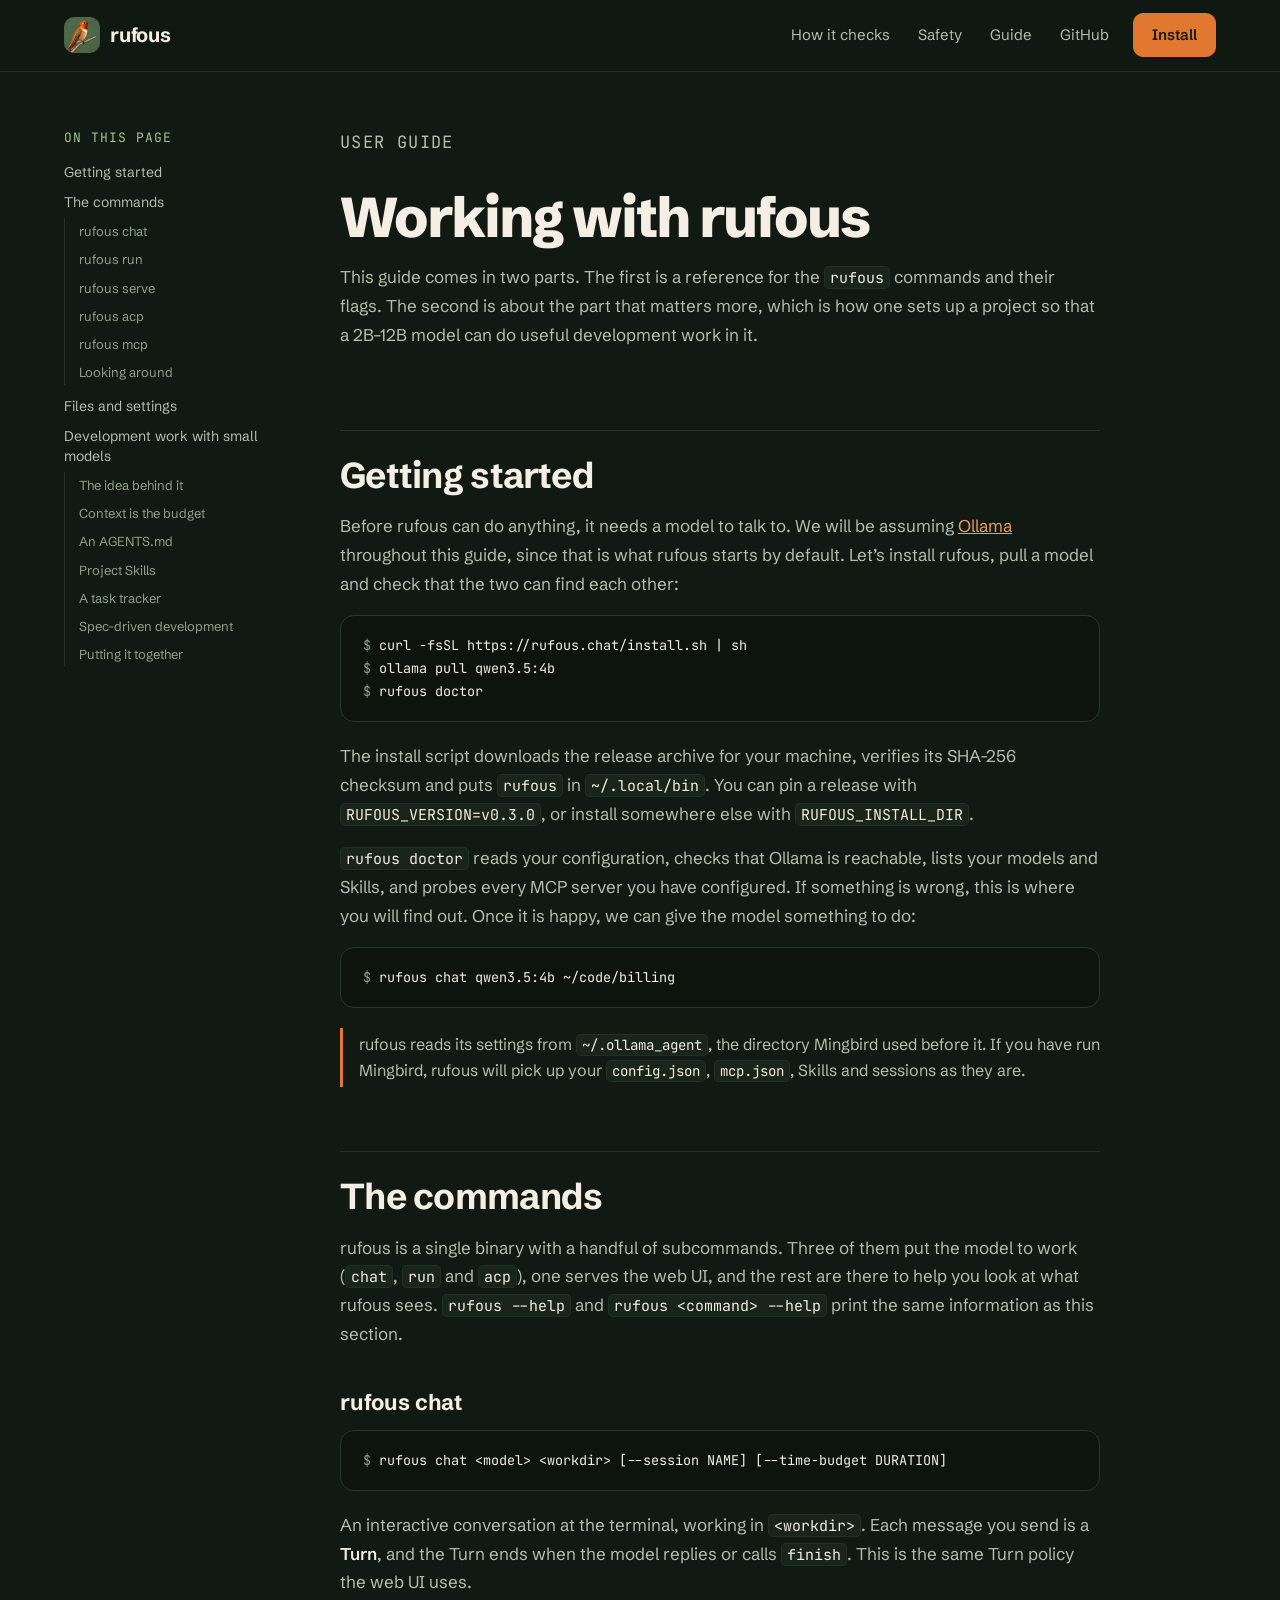
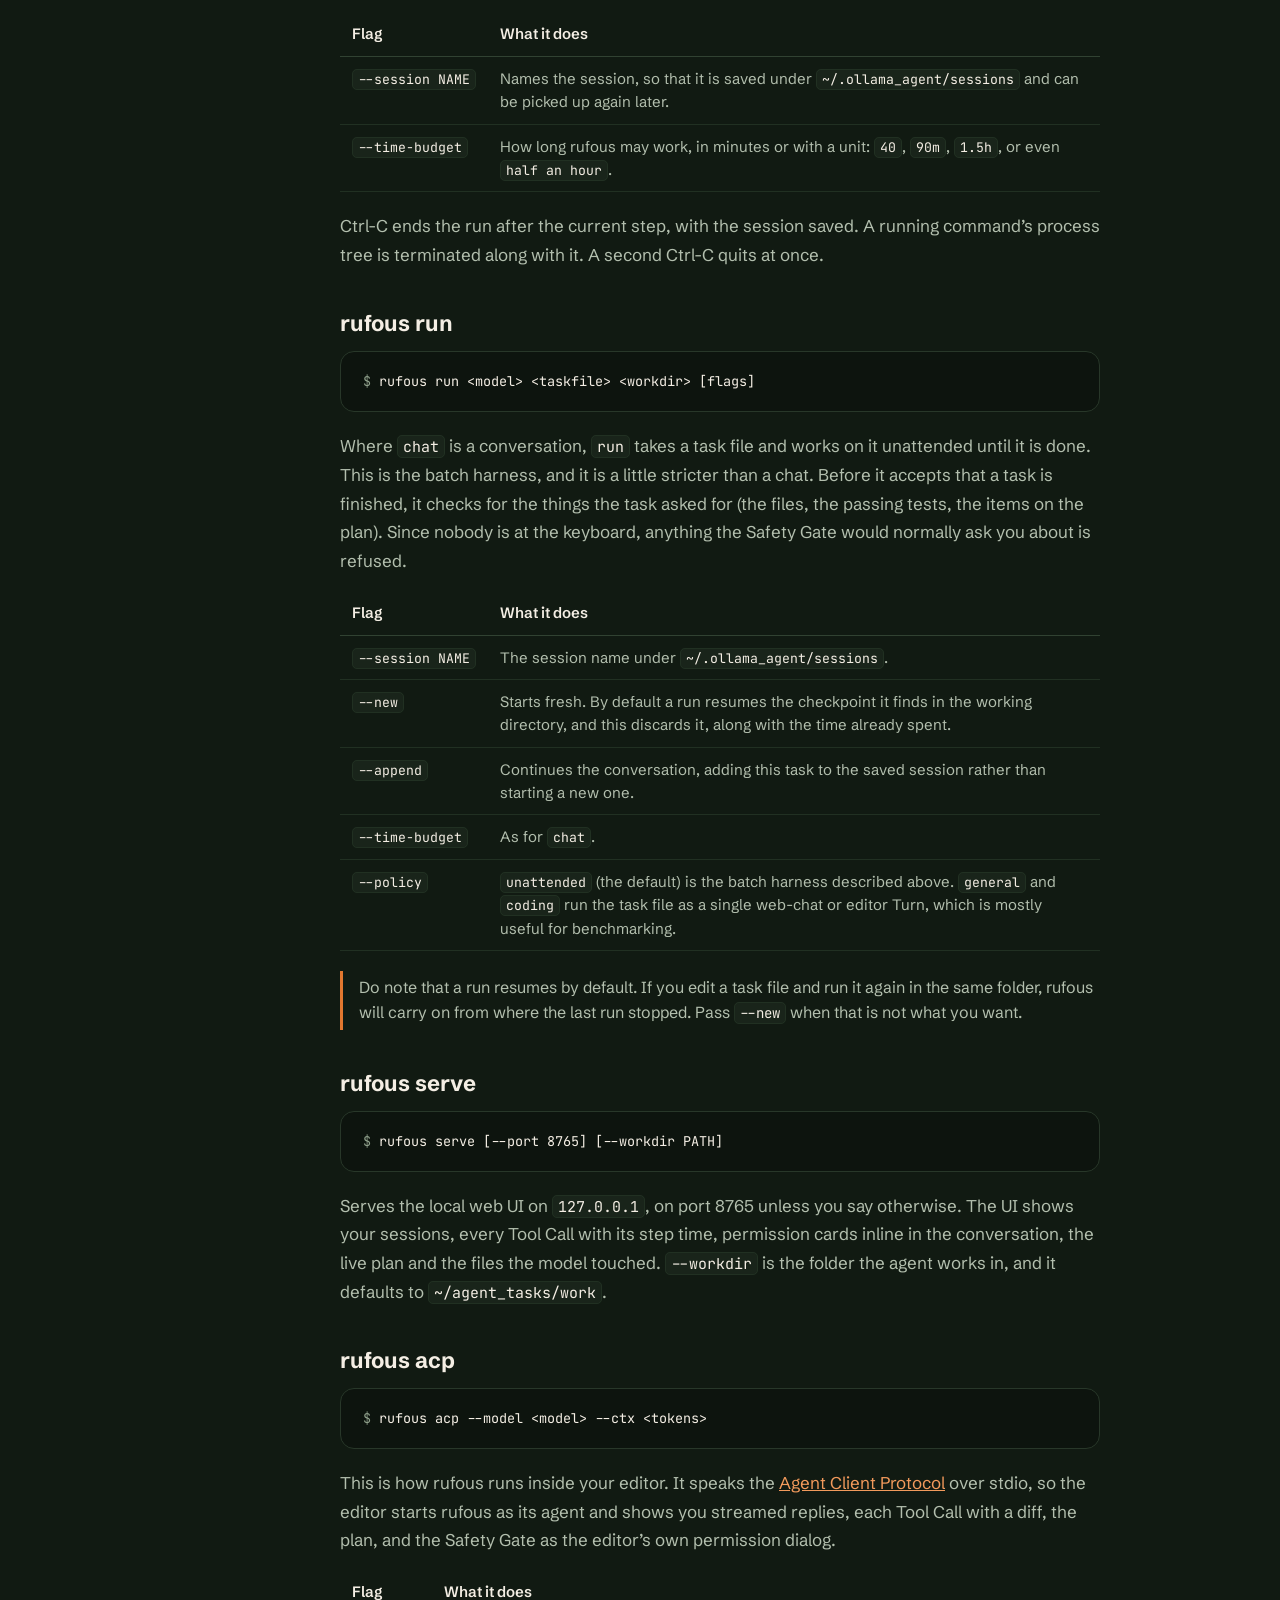
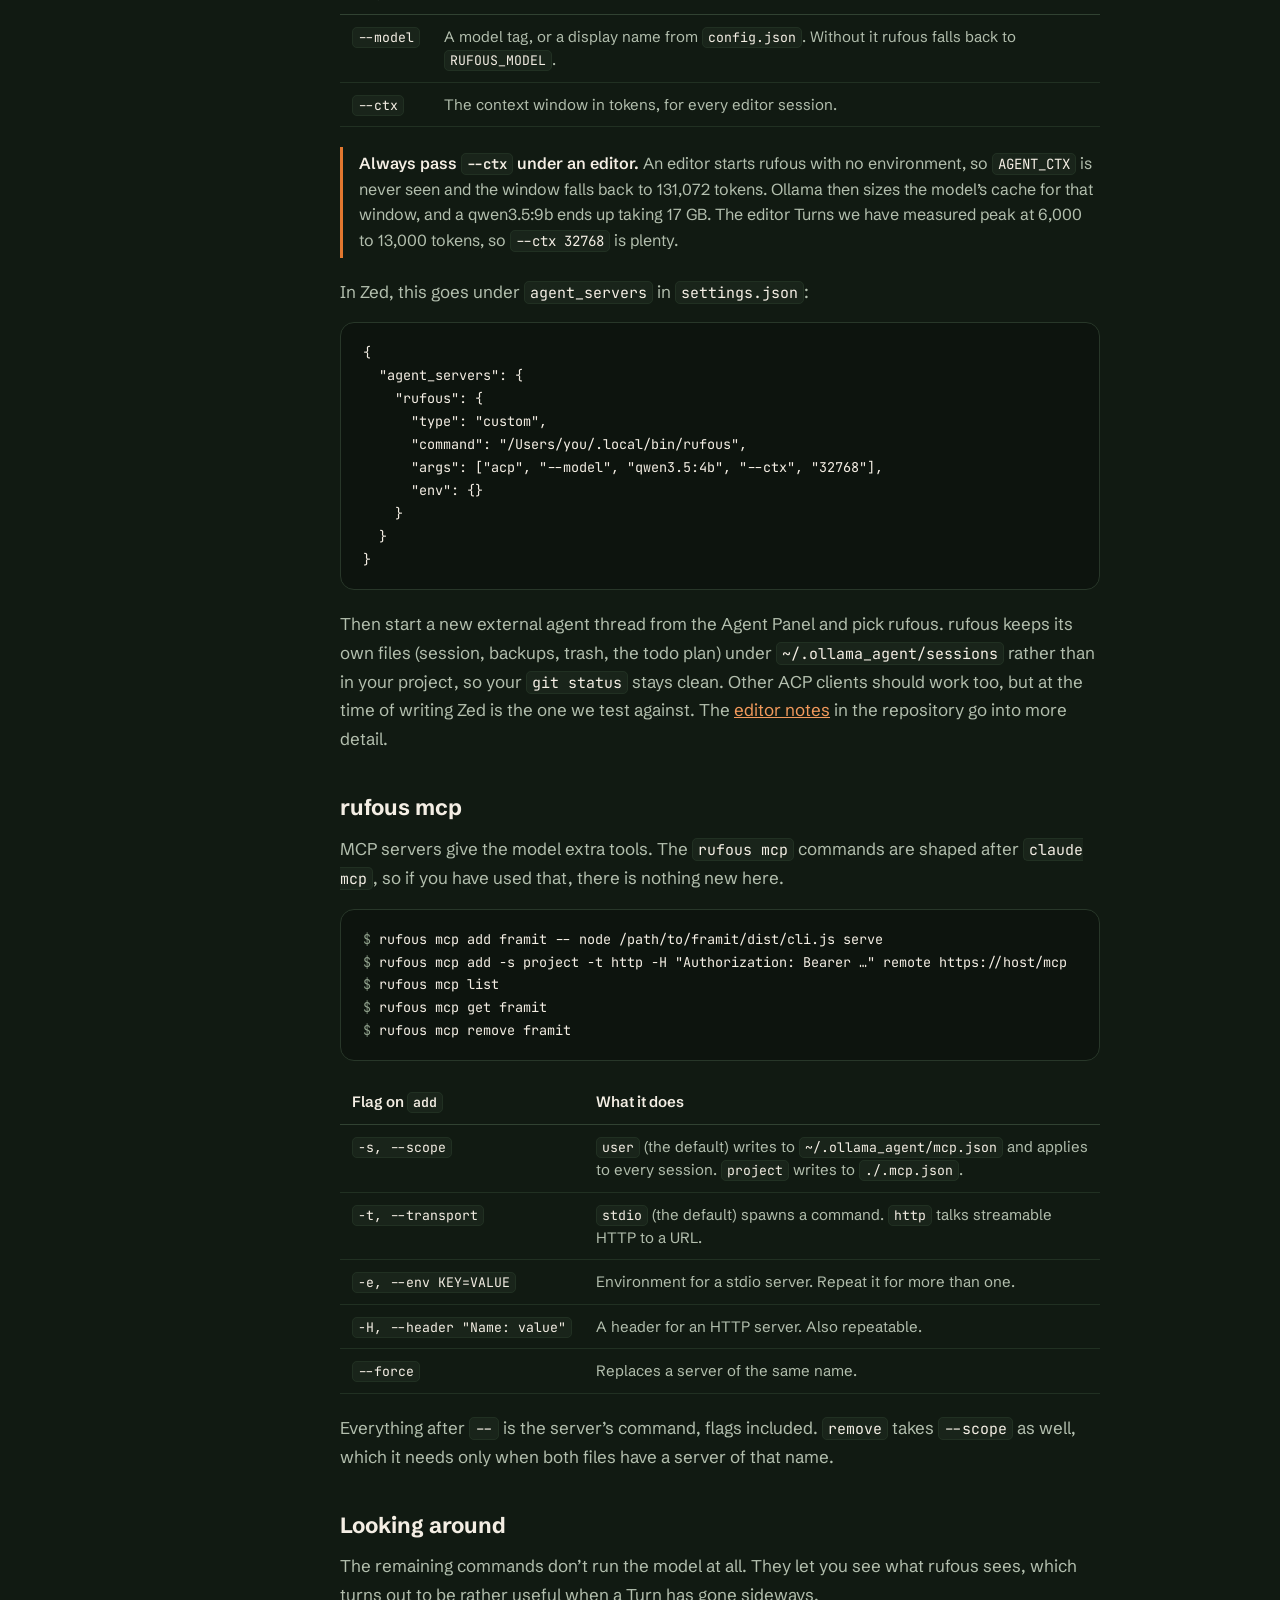
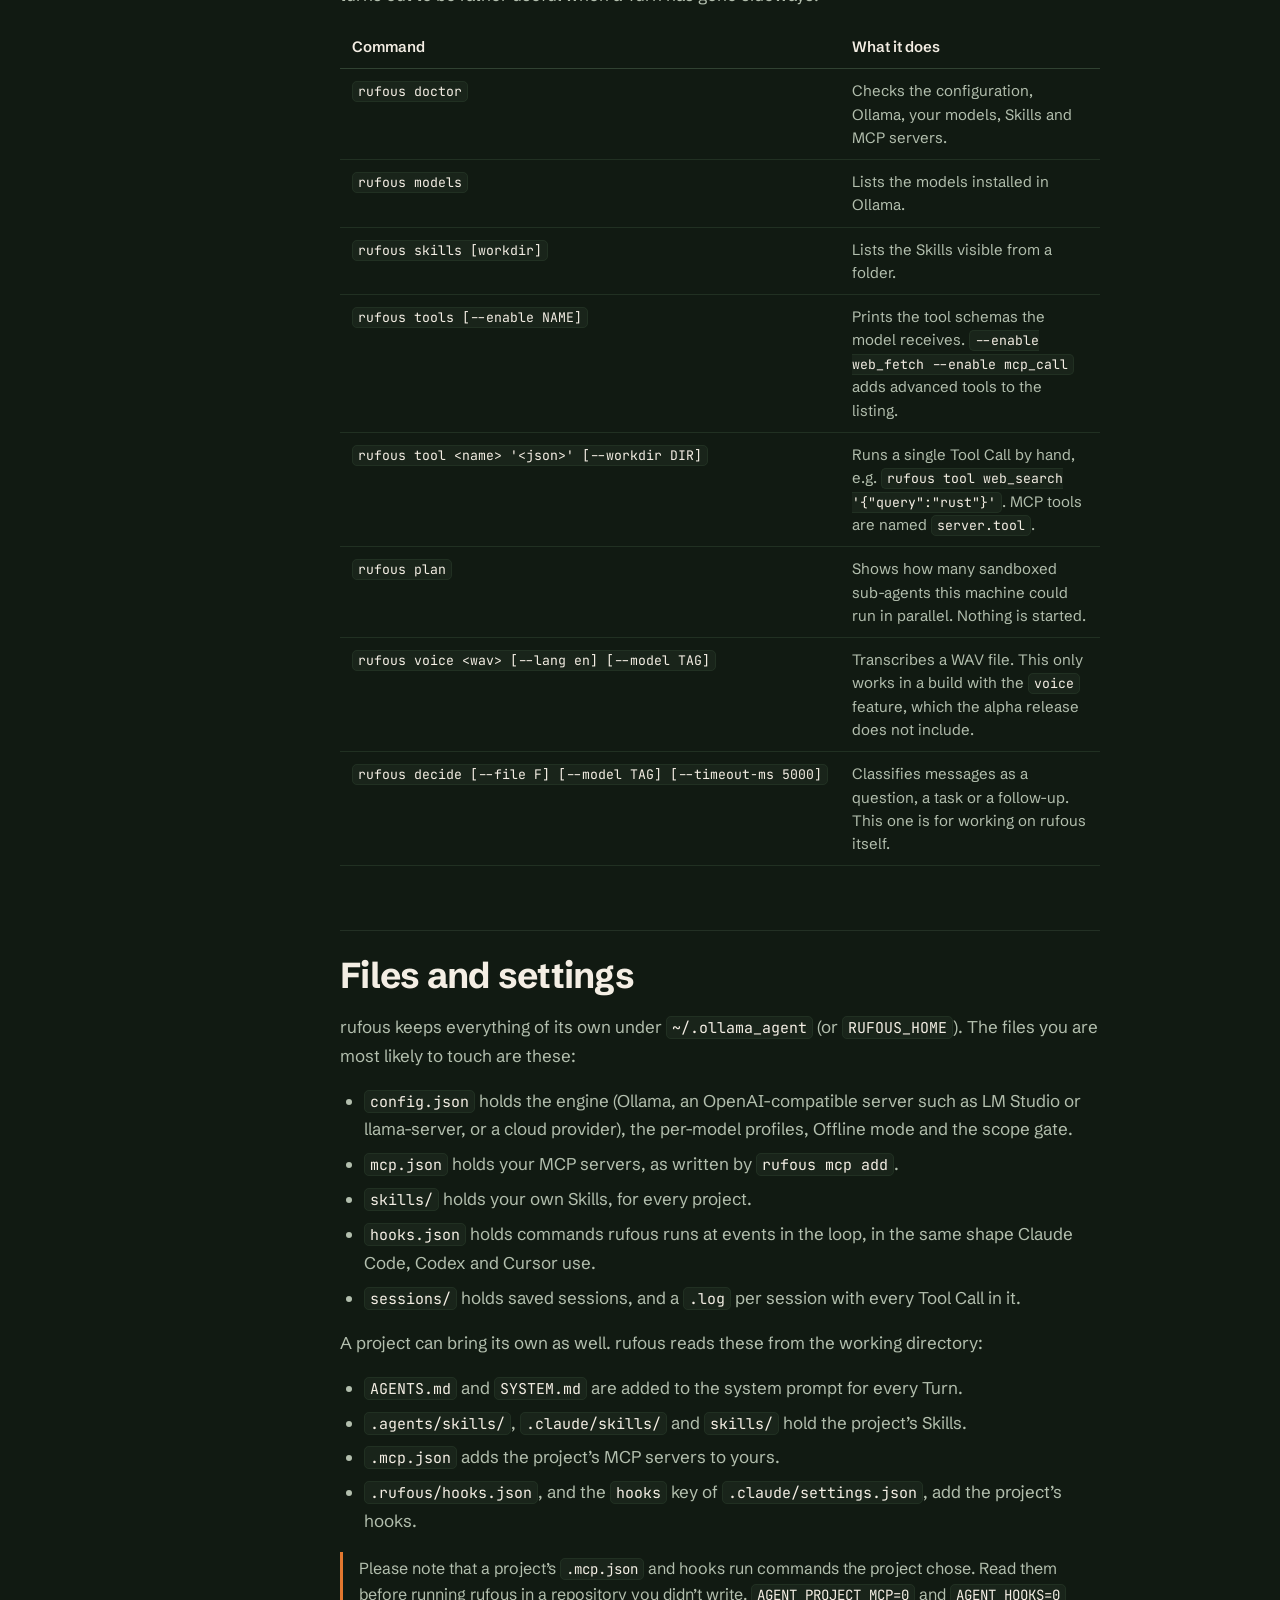
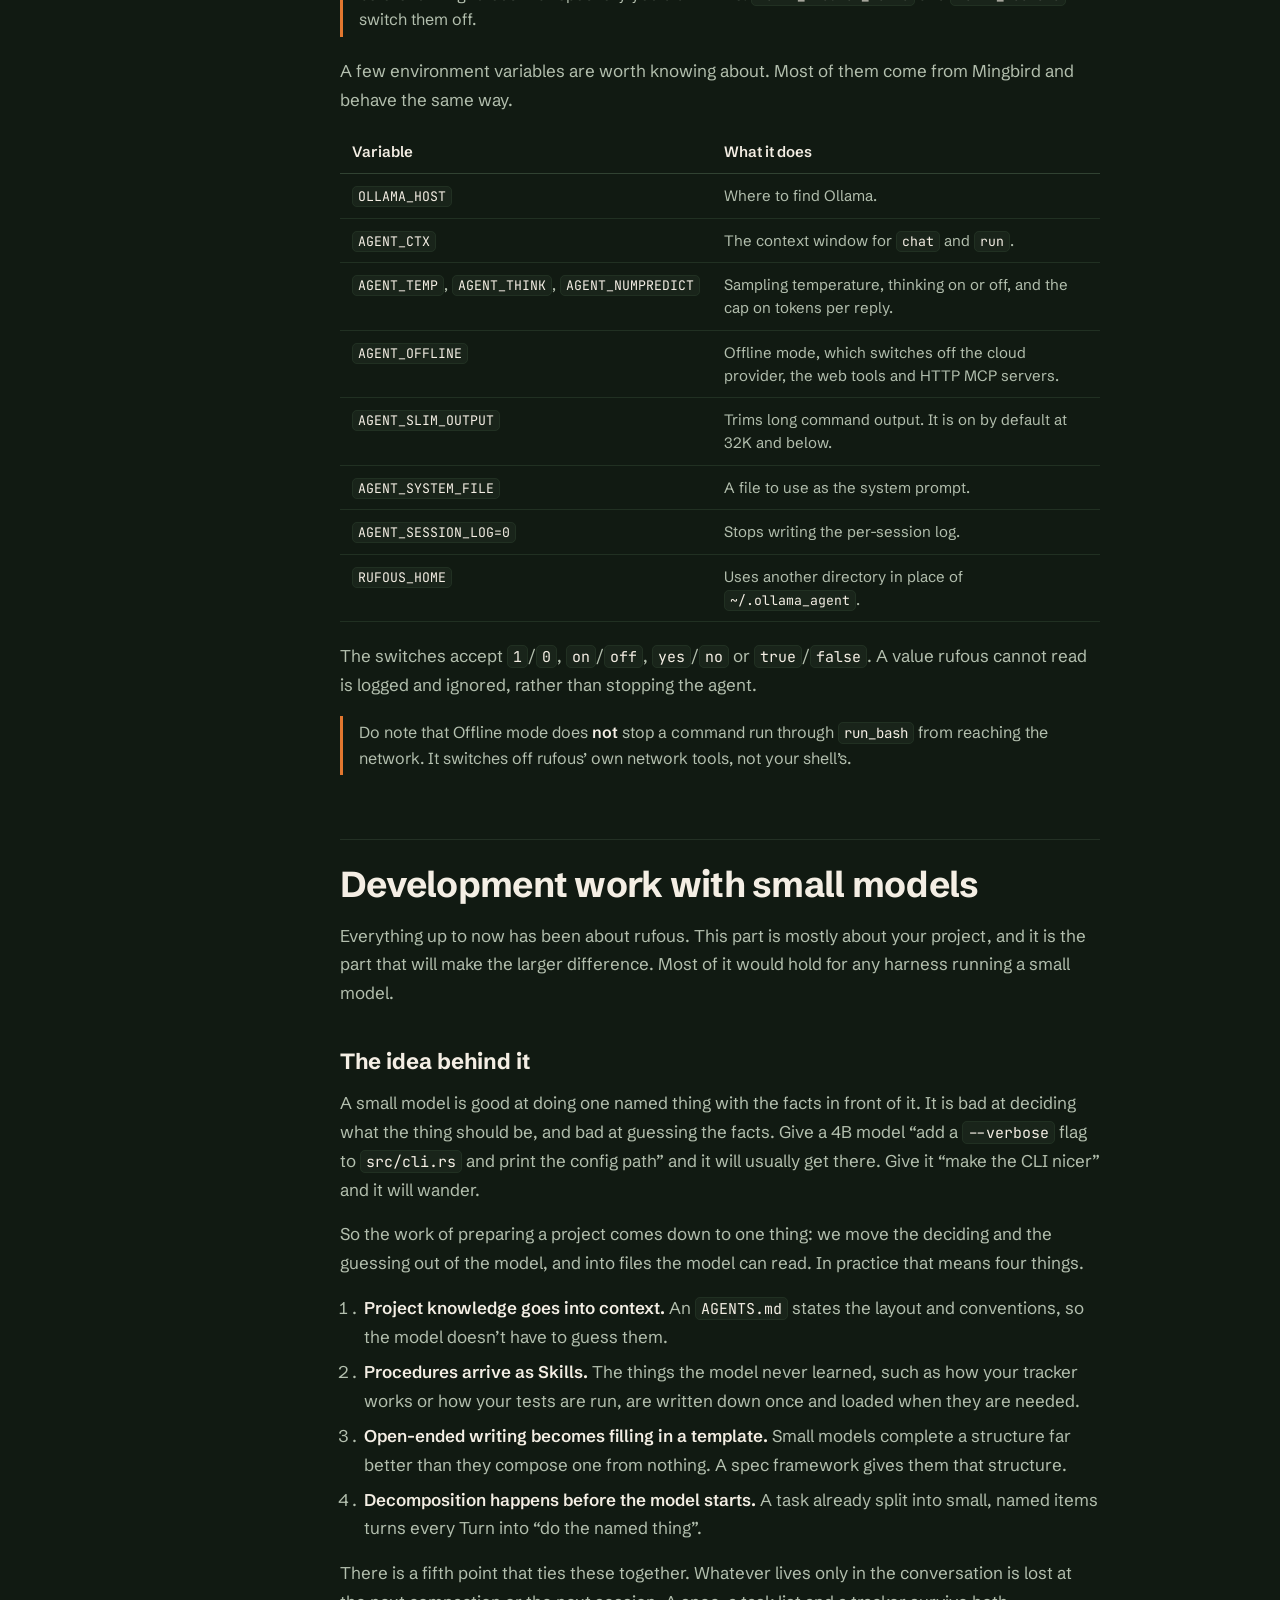
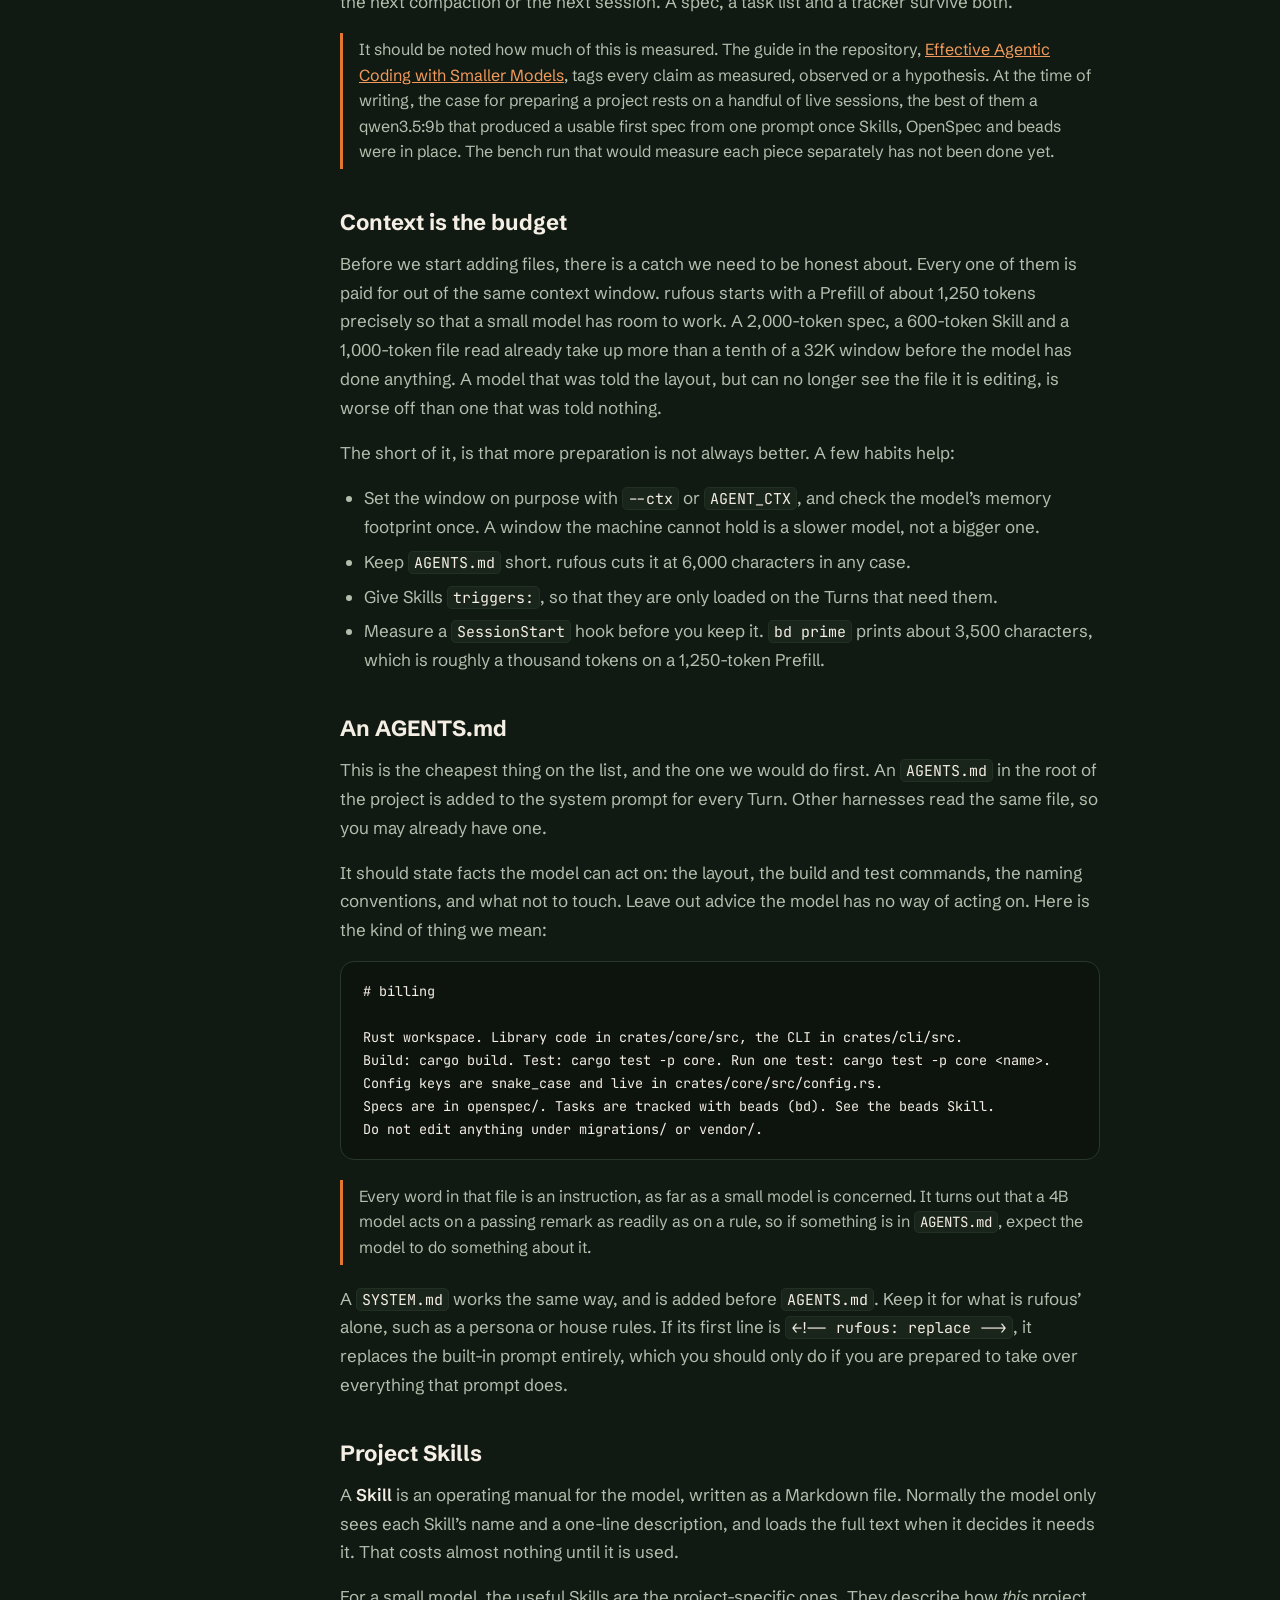
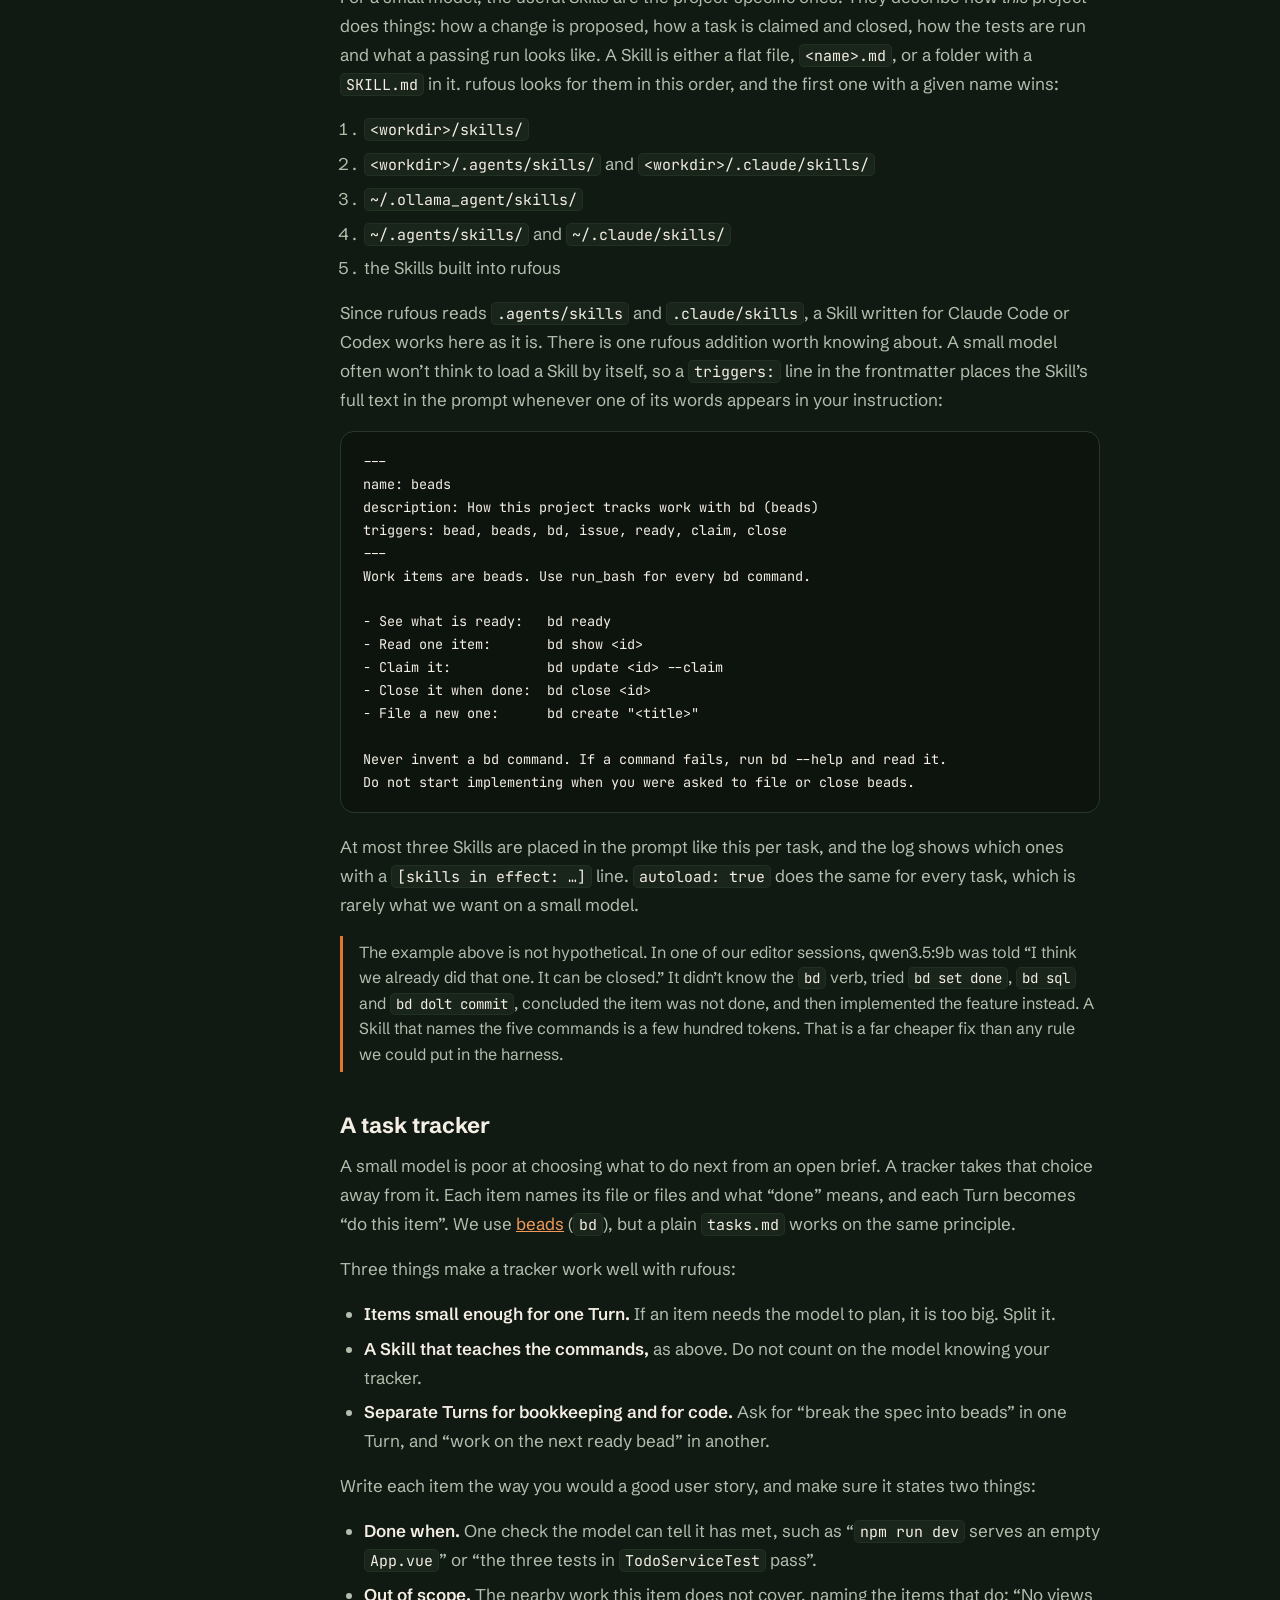
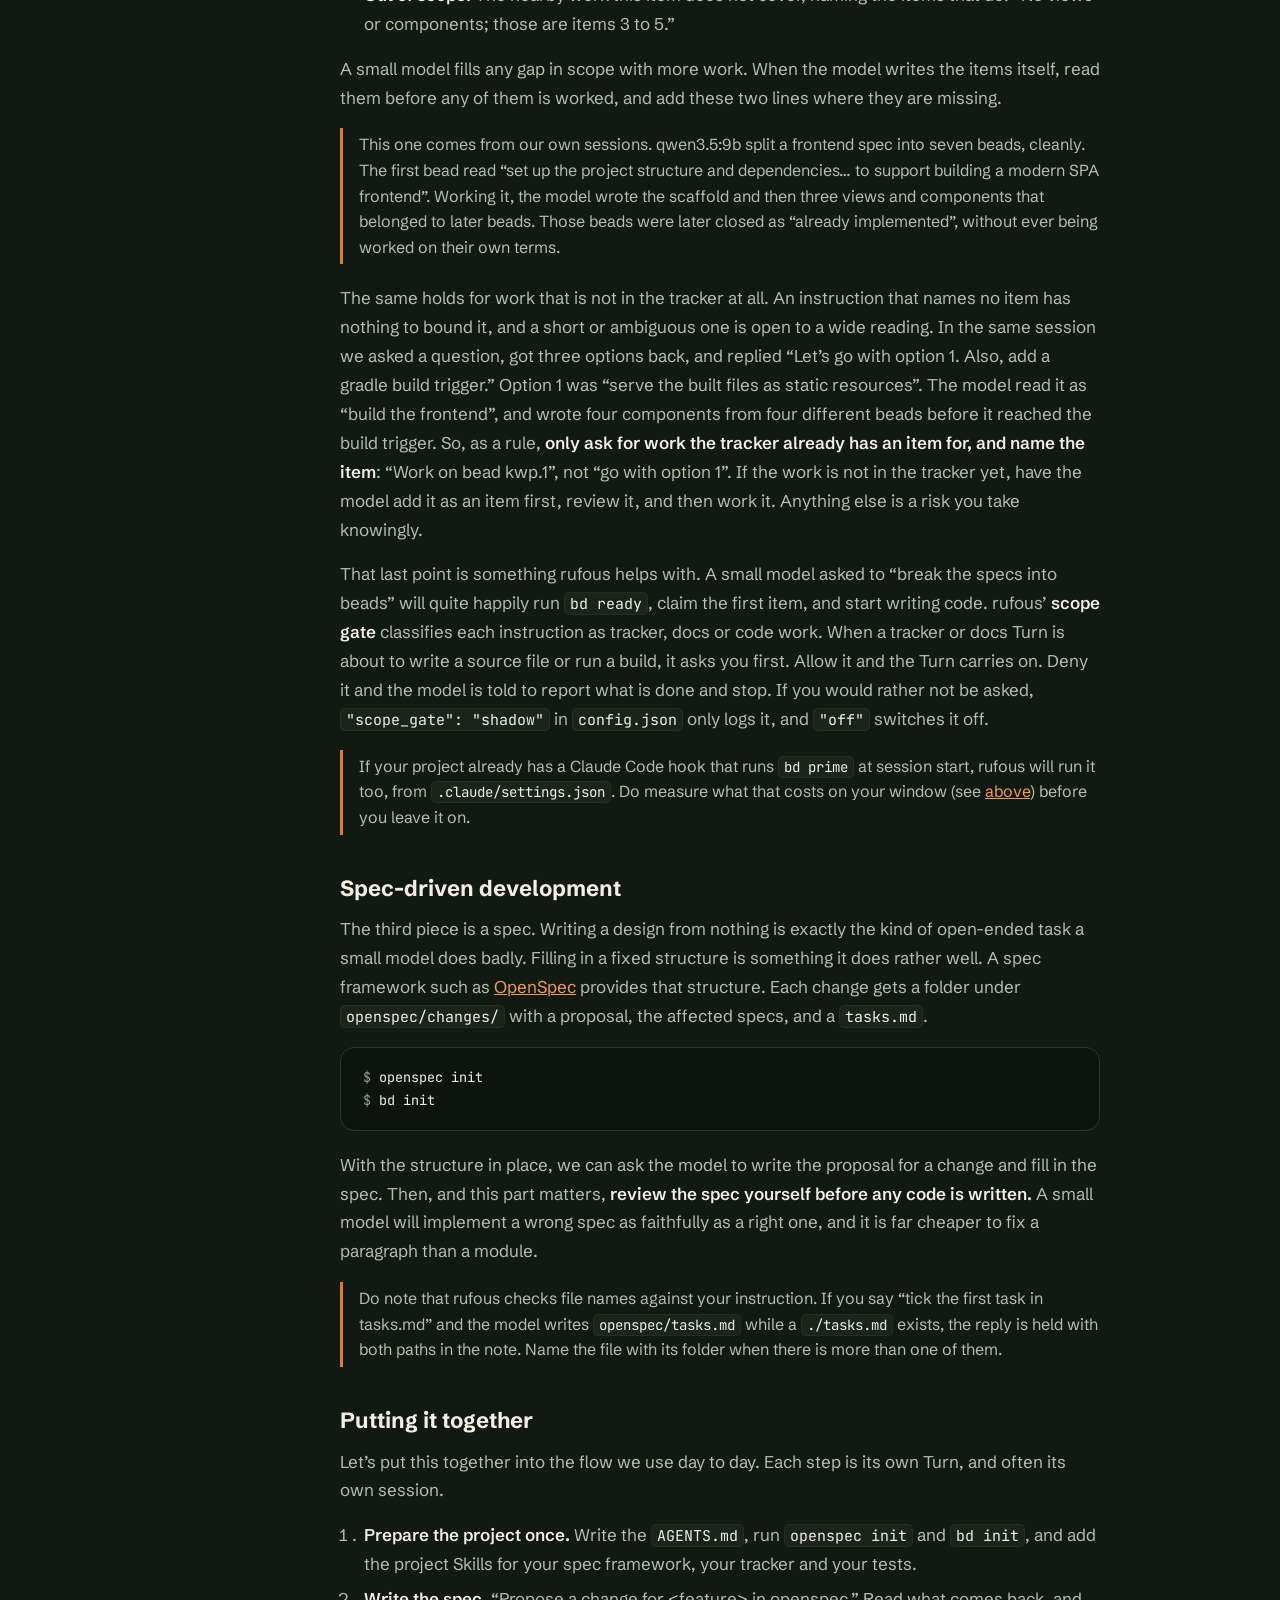
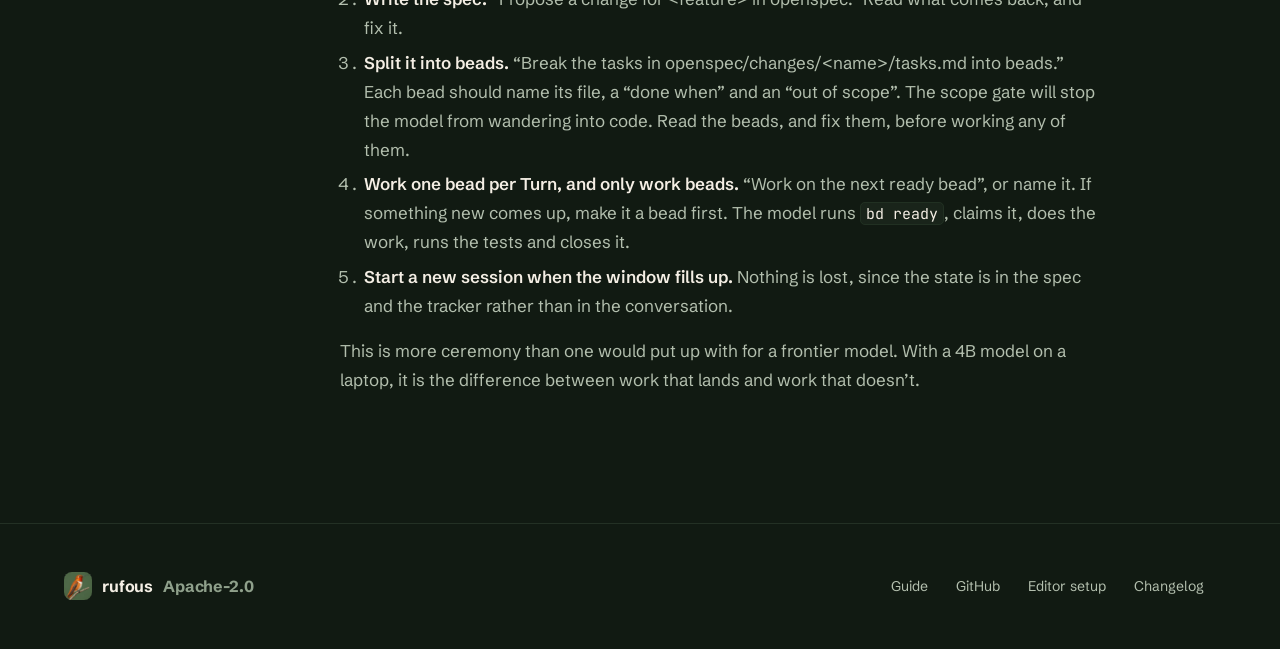
==== commit 3828e801: "Guide: scope tracker items with Done when and Out of scope; only ask for tracked work Co-Authored-By" ====
--- a/guide.html
+++ b/guide.html
@@ -12,8 +12,11 @@
   <meta property="og:url" content="https://rufous.chat/guide.html">
   <meta property="og:title" content="rufous user guide">
   <meta property="og:description" content="Every command and flag, and how to do development work with small models: project Skills, beads and a spec-driven setup.">
-  <meta property="og:image" content="https://rufous.chat/assets/img/rufous-icon-512.png">
-  <meta name="twitter:card" content="summary">
+  <meta property="og:image" content="https://rufous.chat/assets/img/social-card.png">
+  <meta property="og:image:width" content="1200">
+  <meta property="og:image:height" content="630">
+  <meta property="og:image:alt" content="rufous: We mitigate the quirks of small models. A harness for 2B–12B models on your own machine, beside a painting of a rufous hummingbird.">
+  <meta name="twitter:card" content="summary_large_image">
 
   <link rel="icon" href="assets/img/favicon.svg" type="image/svg+xml">
   <link rel="icon" href="assets/img/favicon-32.png" sizes="32x32" type="image/png">
@@ -366,6 +369,19 @@
       <li><strong>Separate Turns for bookkeeping and for code.</strong> Ask for “break the spec into beads” in one Turn, and “work on the next ready bead” in another.</li>
     </ul>
 
+    <p>Write each item the way you would a good user story, and make sure it states two things:</p>
+
+    <ul>
+      <li><strong>Done when.</strong> One check the model can tell it has met, such as “<code>npm run dev</code> serves an empty <code>App.vue</code>” or “the three tests in <code>TodoServiceTest</code> pass”.</li>
+      <li><strong>Out of scope.</strong> The nearby work this item does not cover, naming the items that do: “No views or components; those are items 3 to 5.”</li>
+    </ul>
+
+    <p>A small model fills any gap in scope with more work. When the model writes the items itself, read them before any of them is worked, and add these two lines where they are missing.</p>
+
+    <blockquote class="note">This one comes from our own sessions. qwen3.5:9b split a frontend spec into seven beads, cleanly. The first bead read “set up the project structure and dependencies… to support building a modern SPA frontend”. Working it, the model wrote the scaffold and then three views and components that belonged to later beads. Those beads were later closed as “already implemented”, without ever being worked on their own terms.</blockquote>
+
+    <p>The same holds for work that is not in the tracker at all. An instruction that names no item has nothing to bound it, and a short or ambiguous one is open to a wide reading. In the same session we asked a question, got three options back, and replied “Let’s go with option 1. Also, add a gradle build trigger.” Option 1 was “serve the built files as static resources”. The model read it as “build the frontend”, and wrote four components from four different beads before it reached the build trigger. So, as a rule, <strong>only ask for work the tracker already has an item for, and name the item</strong>: “Work on bead kwp.1”, not “go with option 1”. If the work is not in the tracker yet, have the model add it as an item first, review it, and then work it. Anything else is a risk you take knowingly.</p>
+
     <p>That last point is something rufous helps with. A small model asked to “break the specs into beads” will quite happily run <code>bd ready</code>, claim the first item, and start writing code. rufous’ <strong>scope gate</strong> classifies each instruction as tracker, docs or code work. When a tracker or docs Turn is about to write a source file or run a build, it asks you first. Allow it and the Turn carries on. Deny it and the model is told to report what is done and stop. If you would rather not be asked, <code>"scope_gate": "shadow"</code> in <code>config.json</code> only logs it, and <code>"off"</code> switches it off.</p>
 
     <blockquote class="note">If your project already has a Claude Code hook that runs <code>bd prime</code> at session start, rufous will run it too, from <code>.claude/settings.json</code>. Do measure what that costs on your window (see <a href="#context">above</a>) before you leave it on.</blockquote>
@@ -388,8 +404,8 @@
     <ol>
       <li><strong>Prepare the project once.</strong> Write the <code>AGENTS.md</code>, run <code>openspec init</code> and <code>bd init</code>, and add the project Skills for your spec framework, your tracker and your tests.</li>
       <li><strong>Write the spec.</strong> “Propose a change for &lt;feature&gt; in openspec.” Read what comes back, and fix it.</li>
-      <li><strong>Split it into beads.</strong> “Break the tasks in openspec/changes/&lt;name&gt;/tasks.md into beads.” Each bead should name its file and its finish condition. The scope gate will stop the model from wandering into code.</li>
-      <li><strong>Work one bead per Turn.</strong> “Work on the next ready bead.” The model runs <code>bd ready</code>, claims it, does the work, runs the tests and closes it.</li>
+      <li><strong>Split it into beads.</strong> “Break the tasks in openspec/changes/&lt;name&gt;/tasks.md into beads.” Each bead should name its file, a “done when” and an “out of scope”. The scope gate will stop the model from wandering into code. Read the beads, and fix them, before working any of them.</li>
+      <li><strong>Work one bead per Turn, and only work beads.</strong> “Work on the next ready bead”, or name it. If something new comes up, make it a bead first. The model runs <code>bd ready</code>, claims it, does the work, runs the tests and closes it.</li>
       <li><strong>Start a new session when the window fills up.</strong> Nothing is lost, since the state is in the spec and the tracker rather than in the conversation.</li>
     </ol>
 
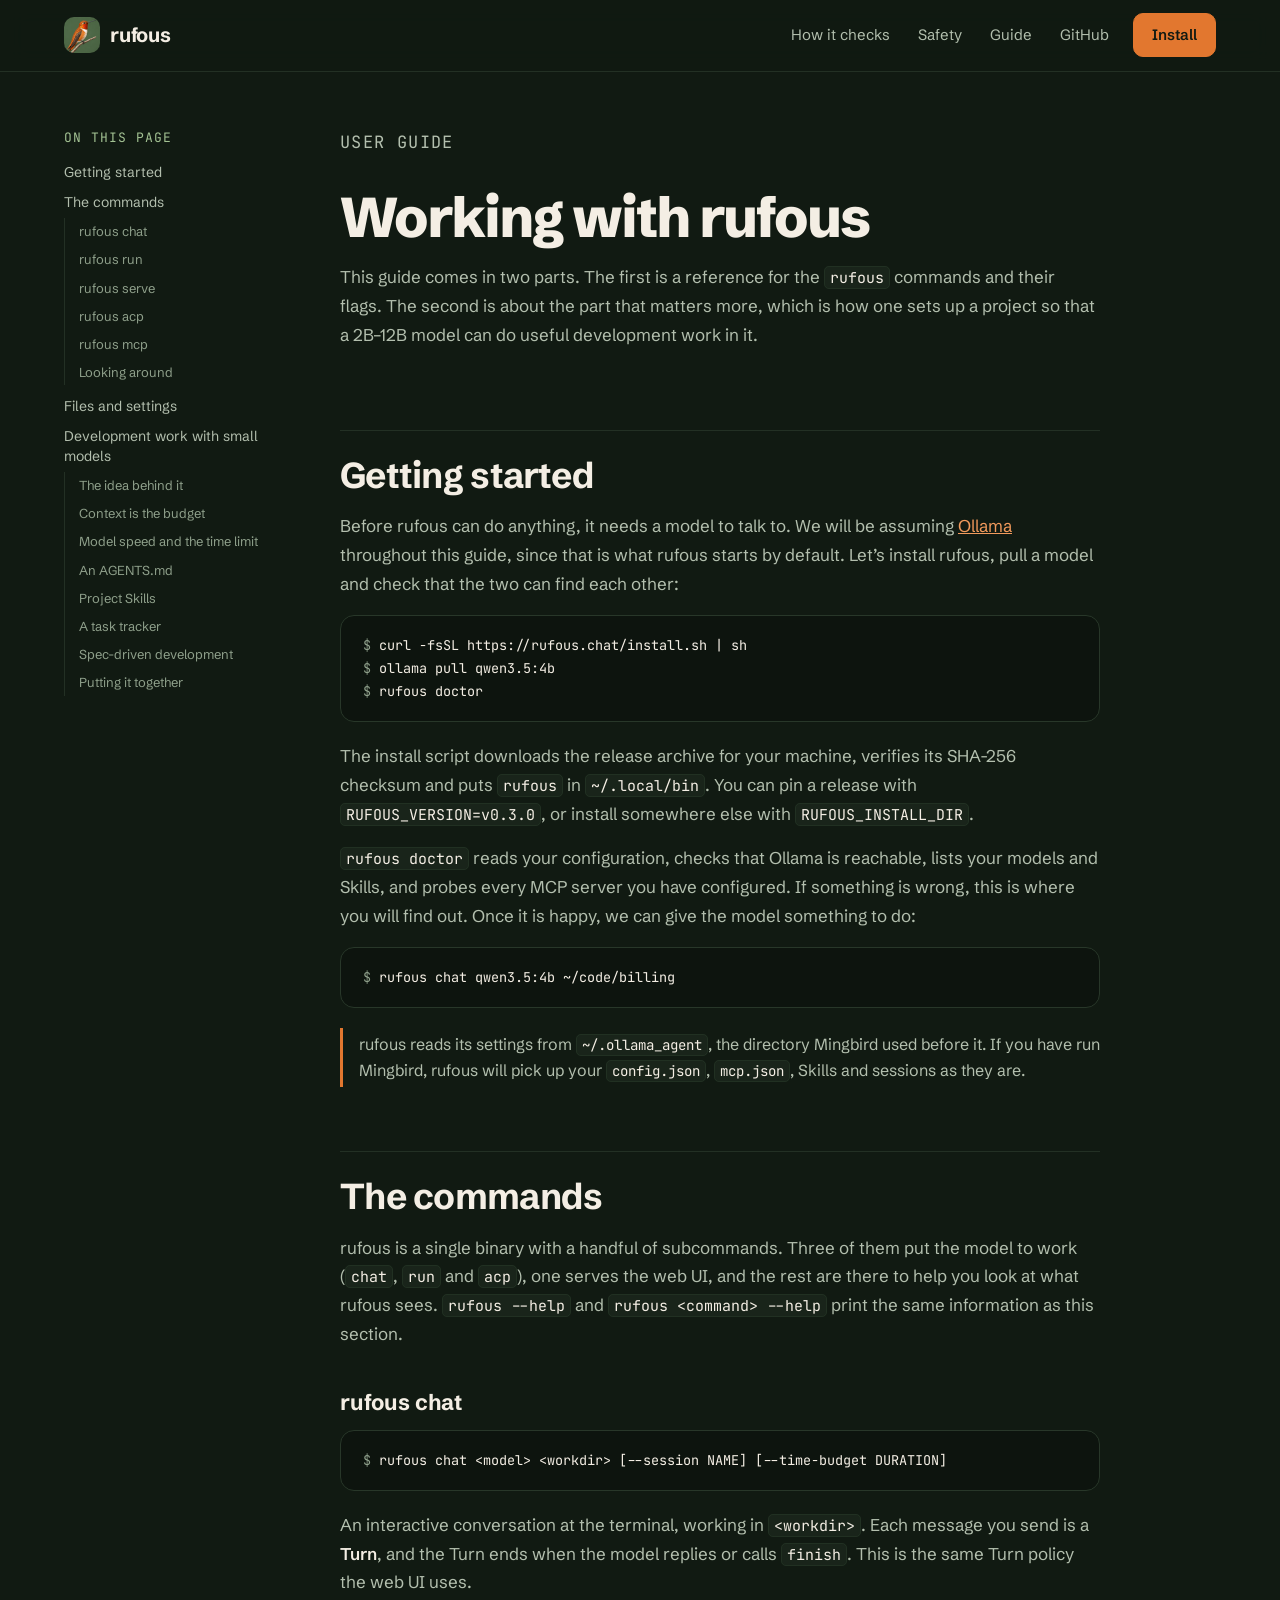
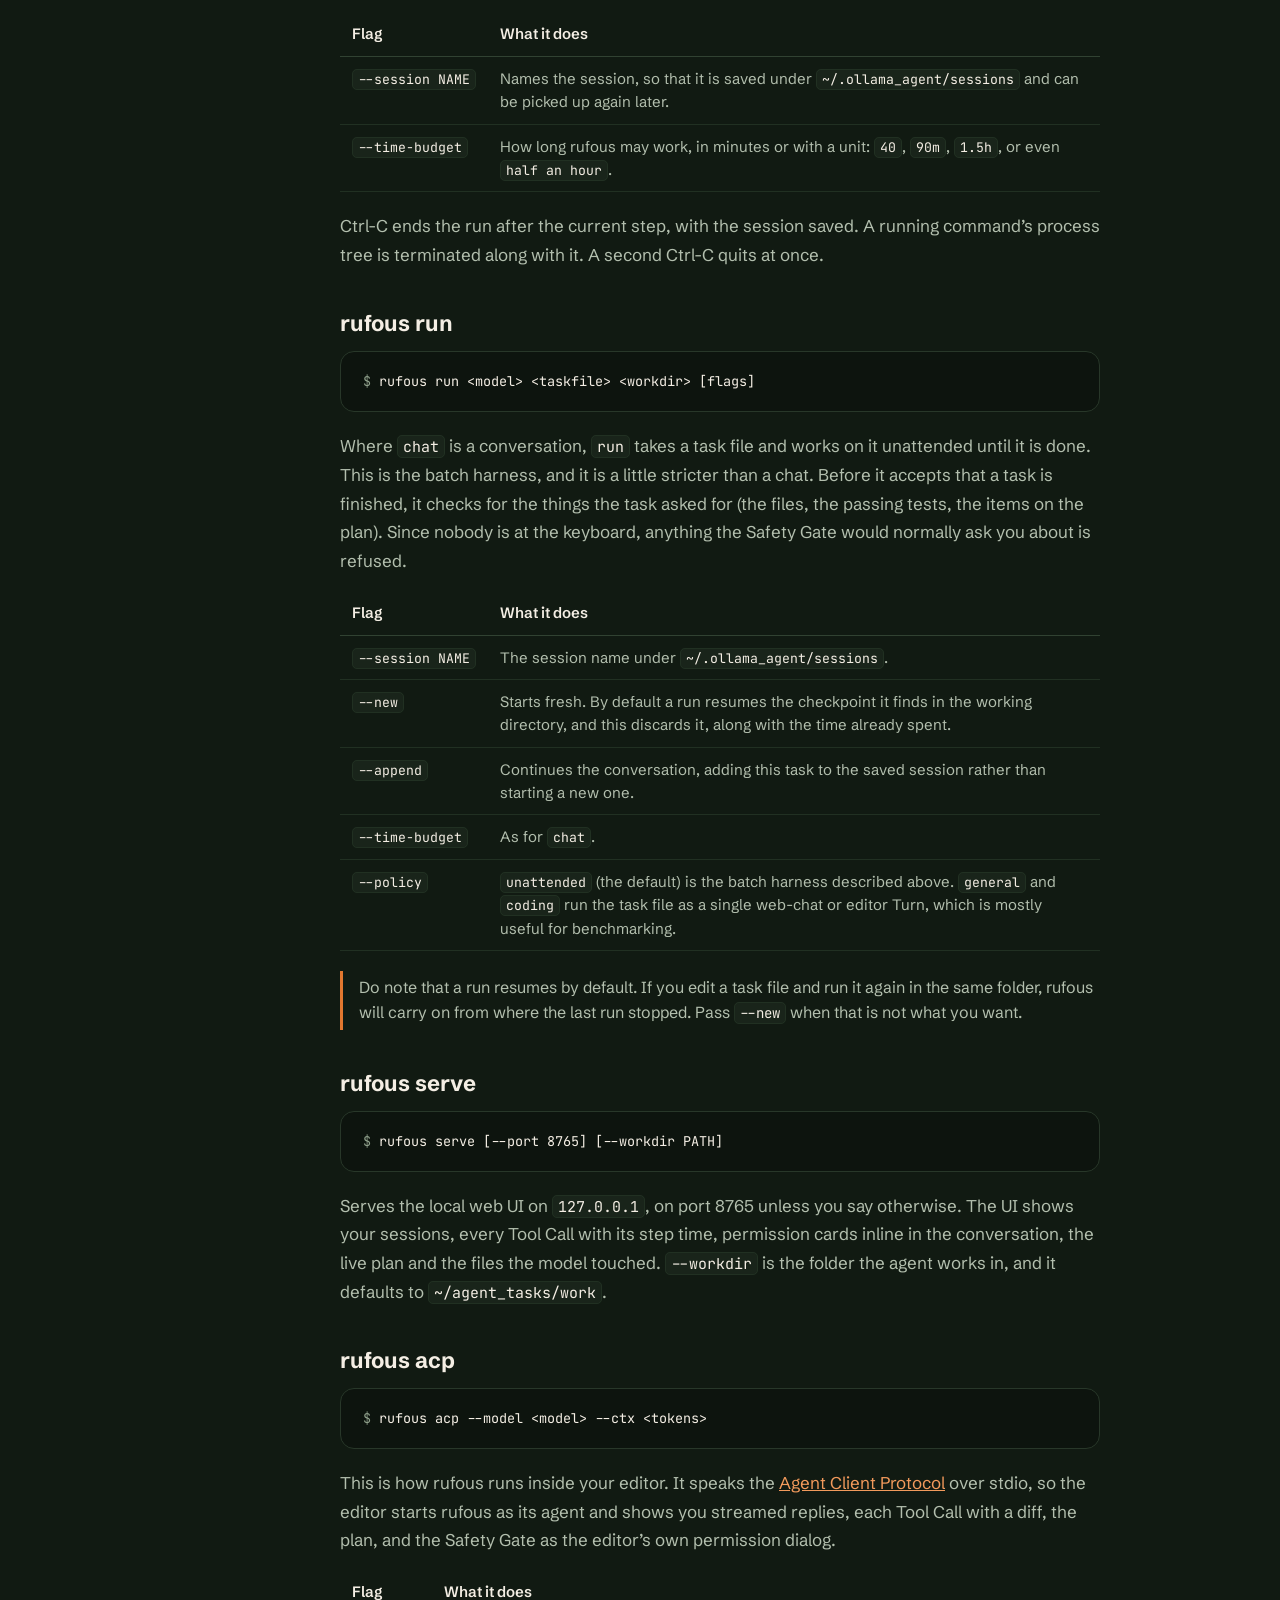
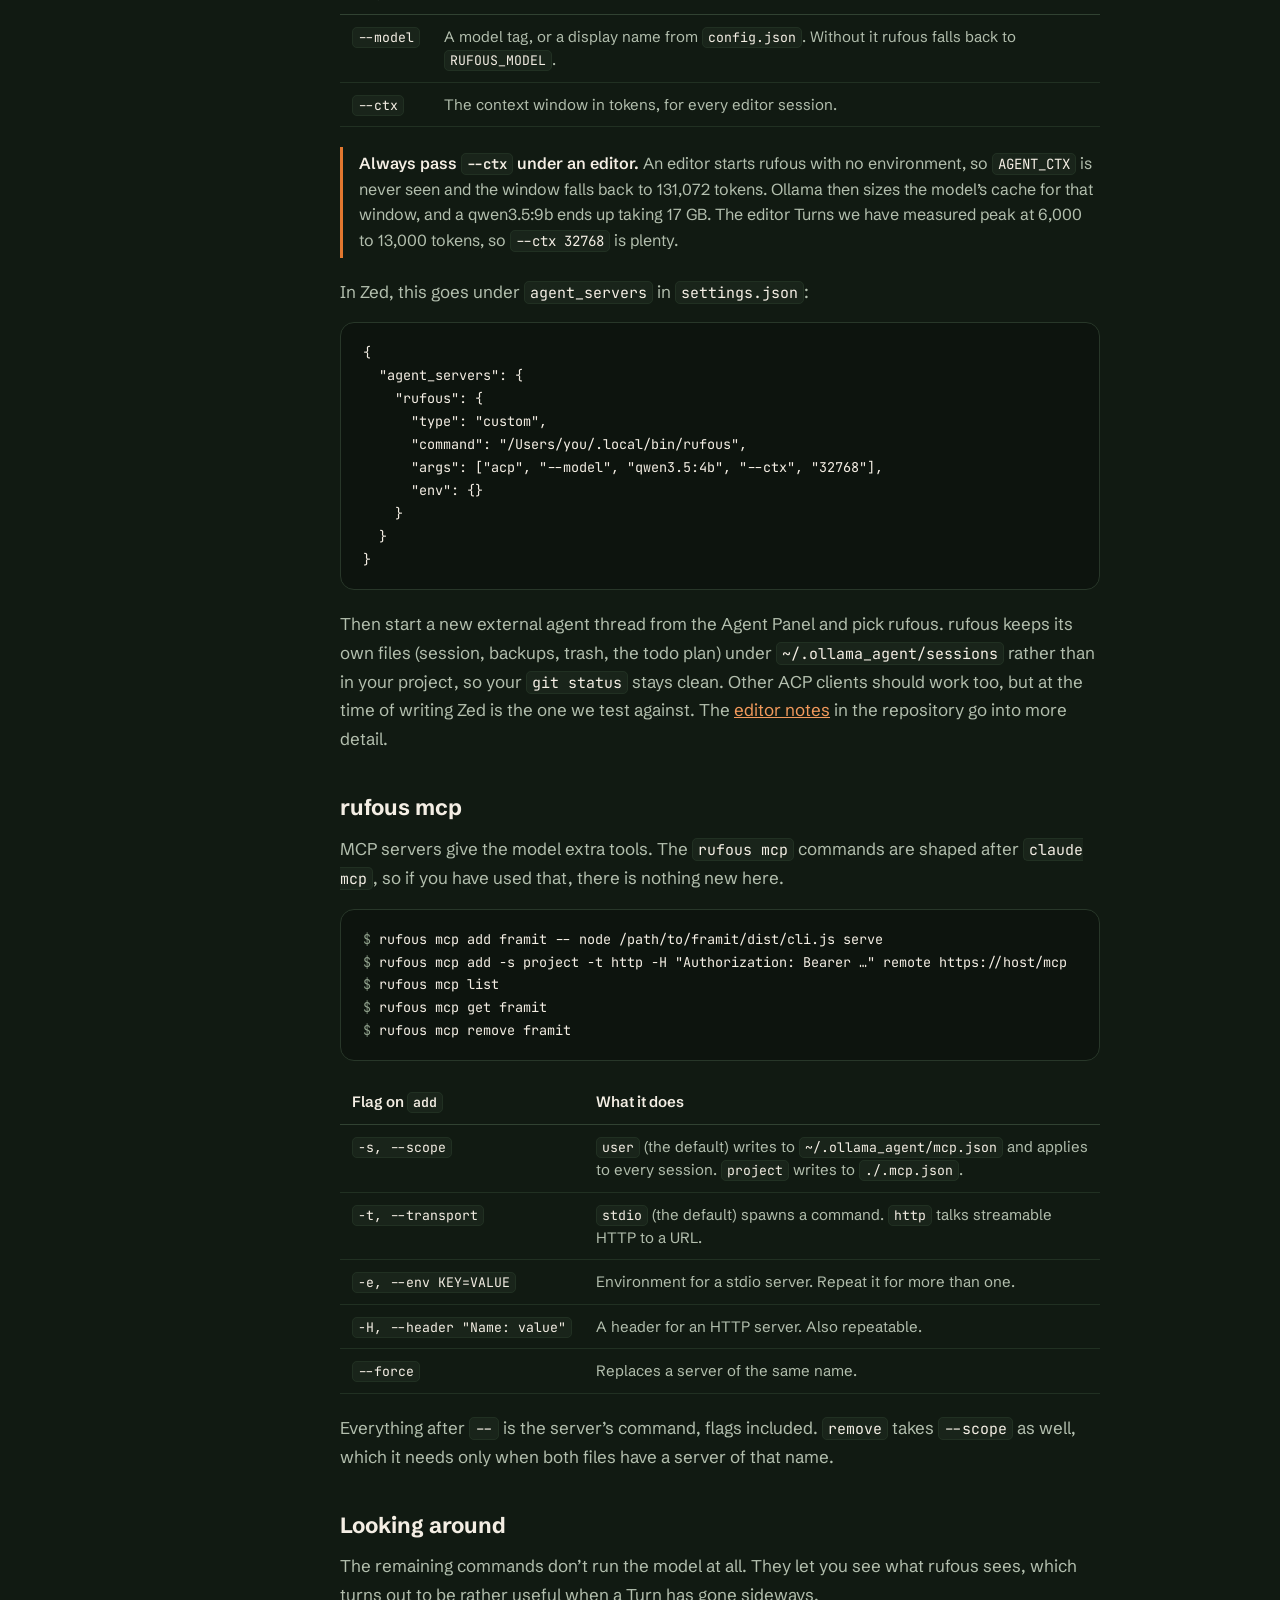
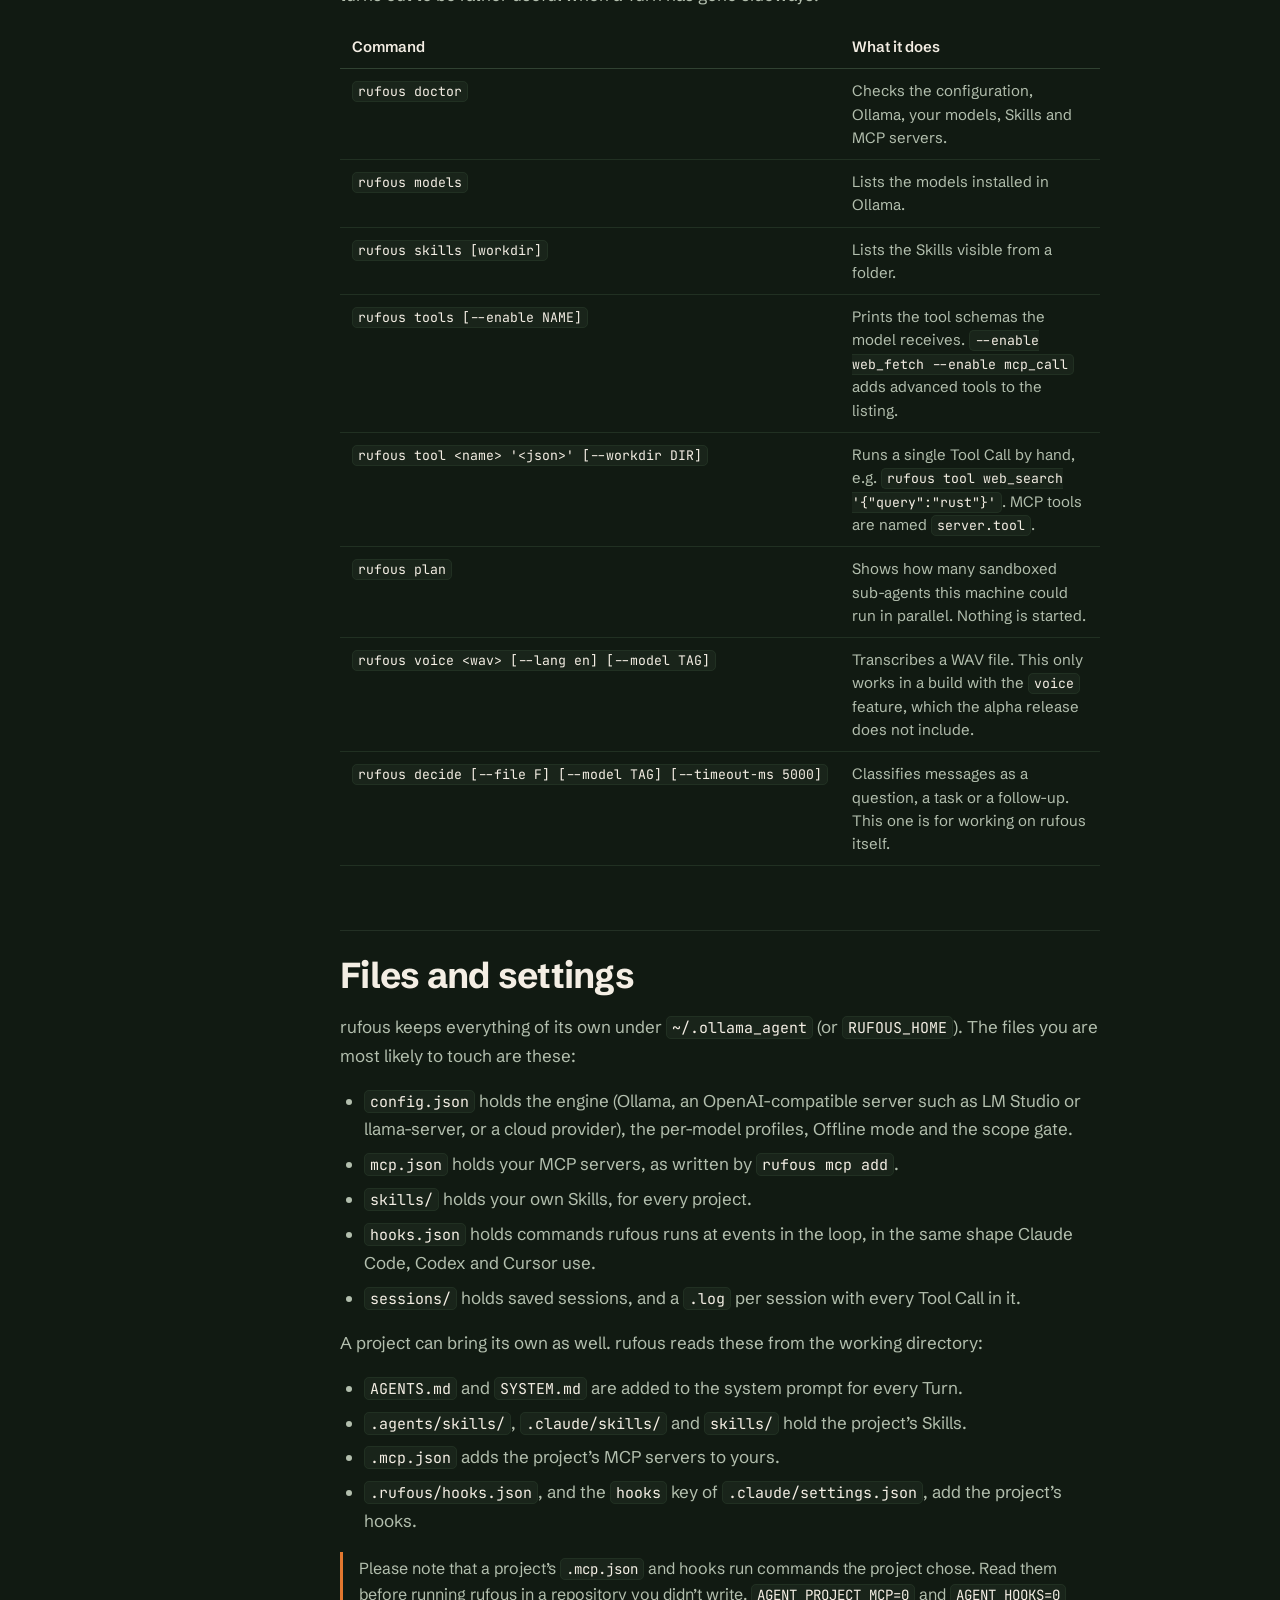
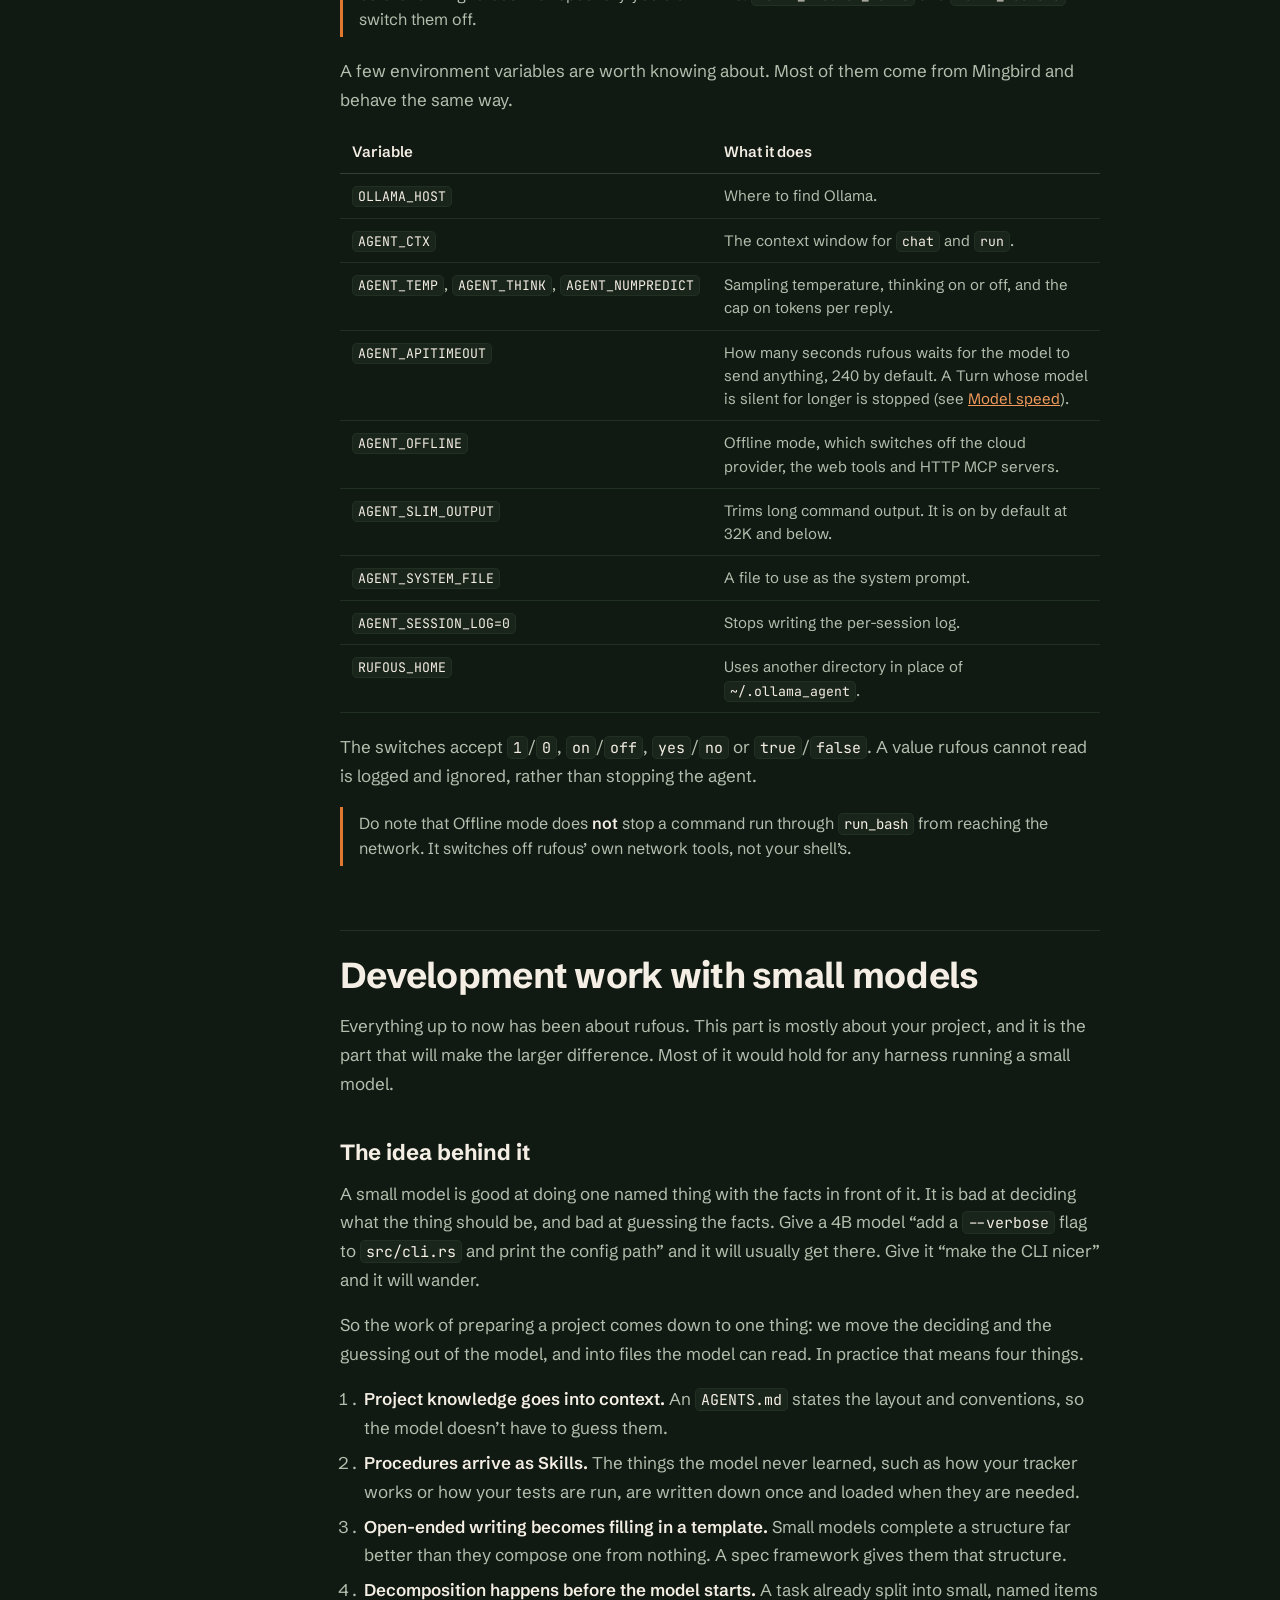
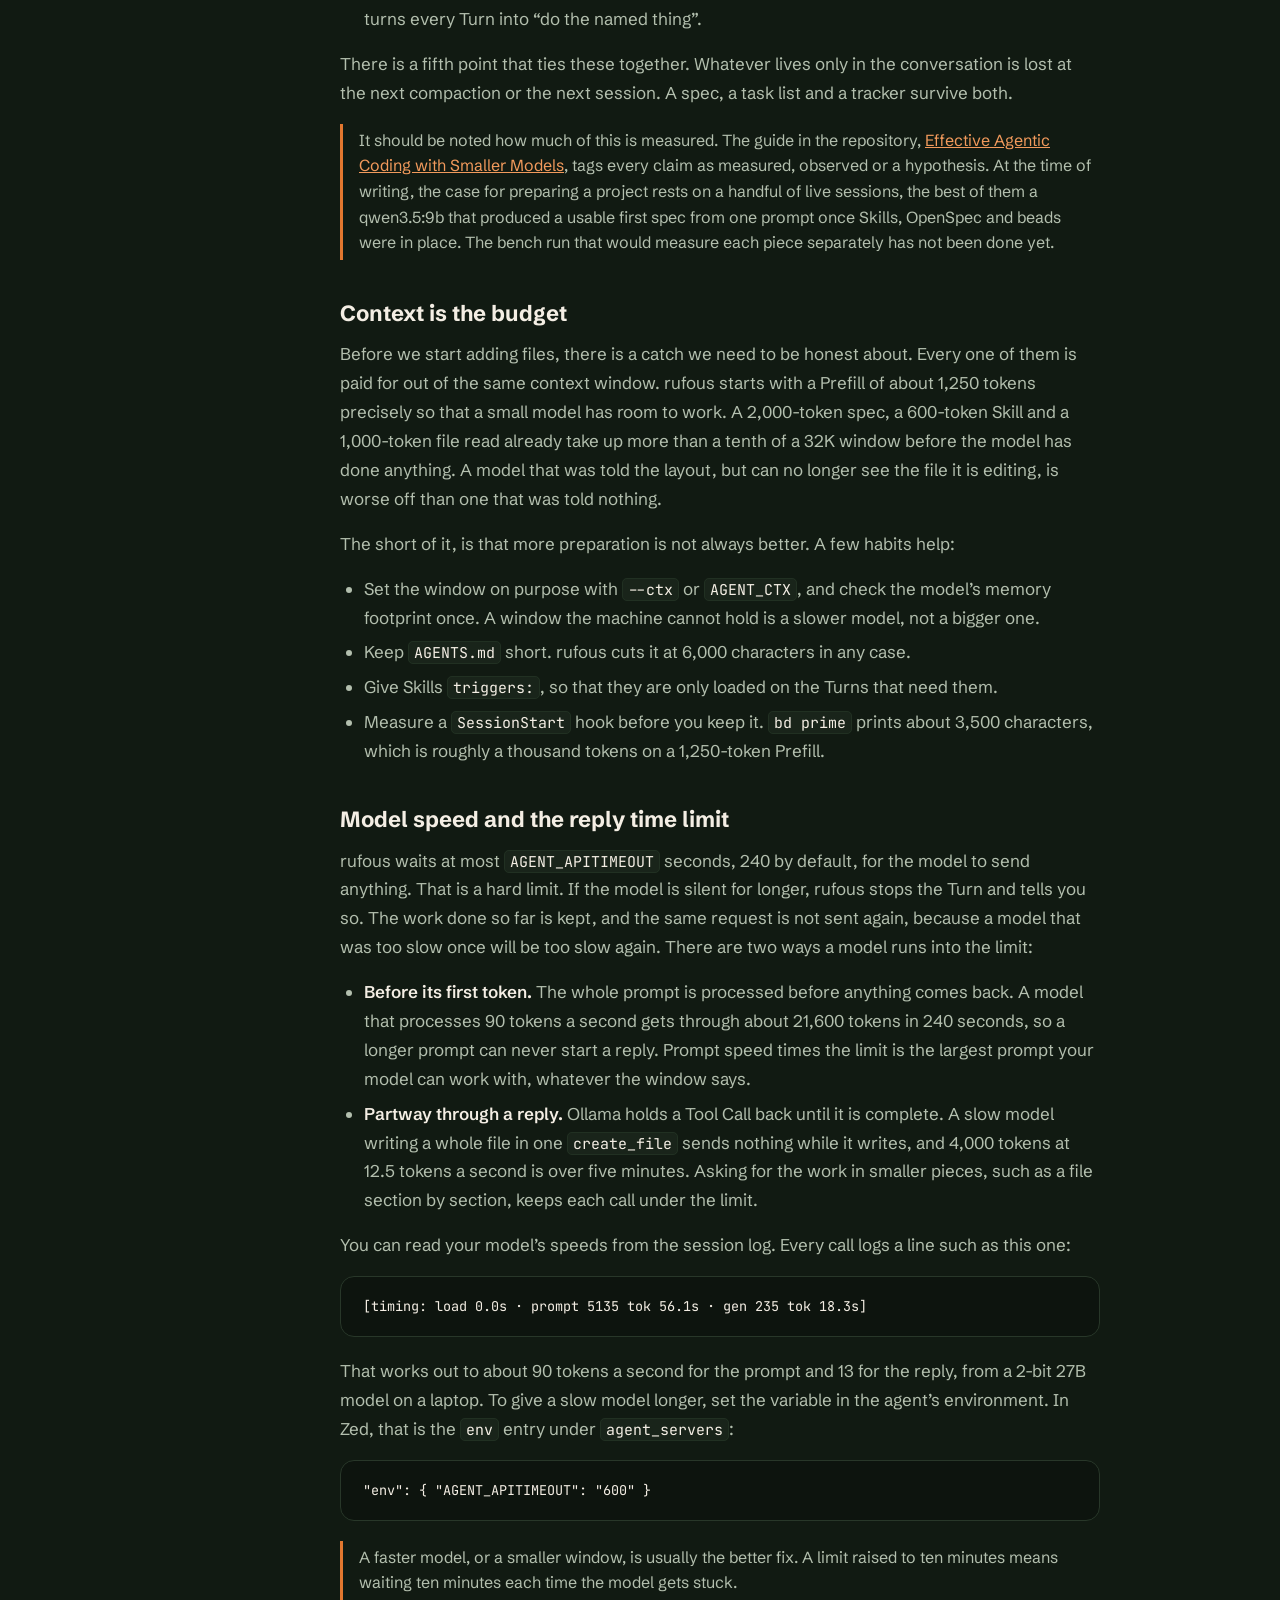
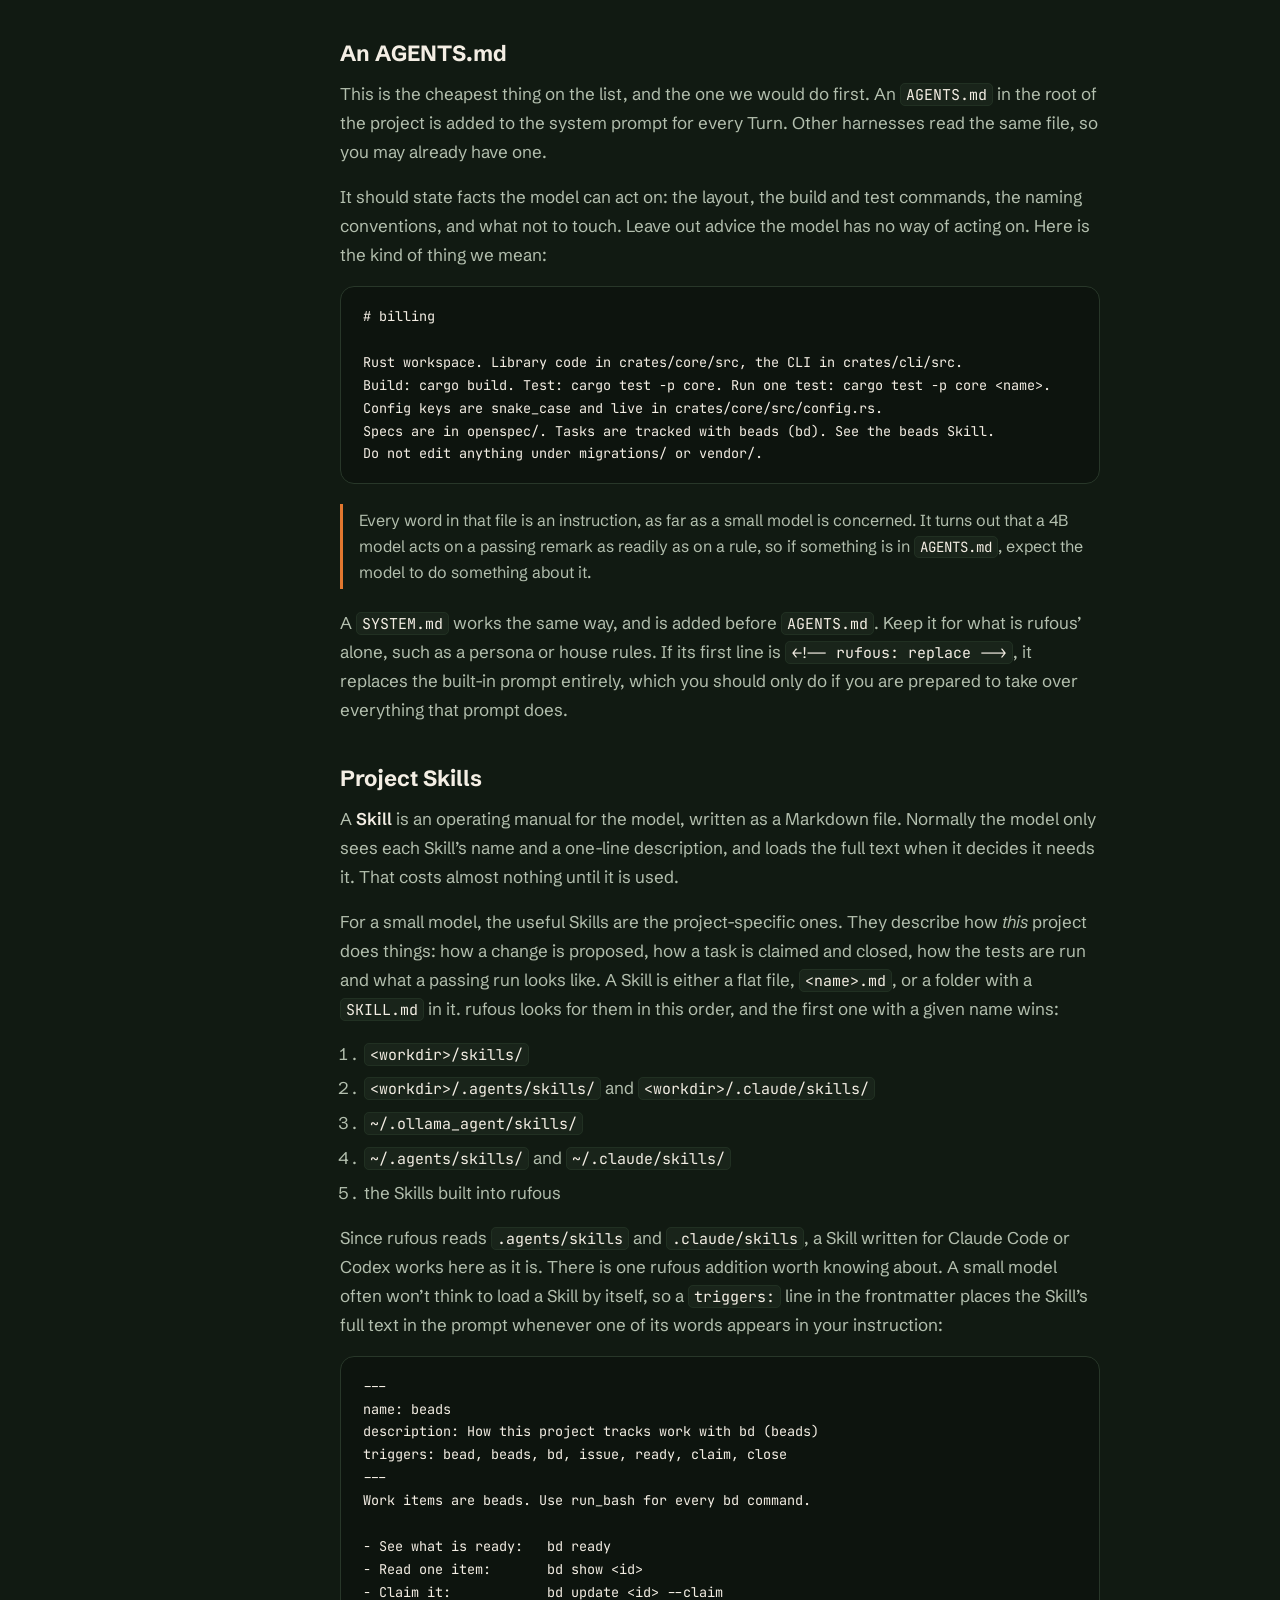
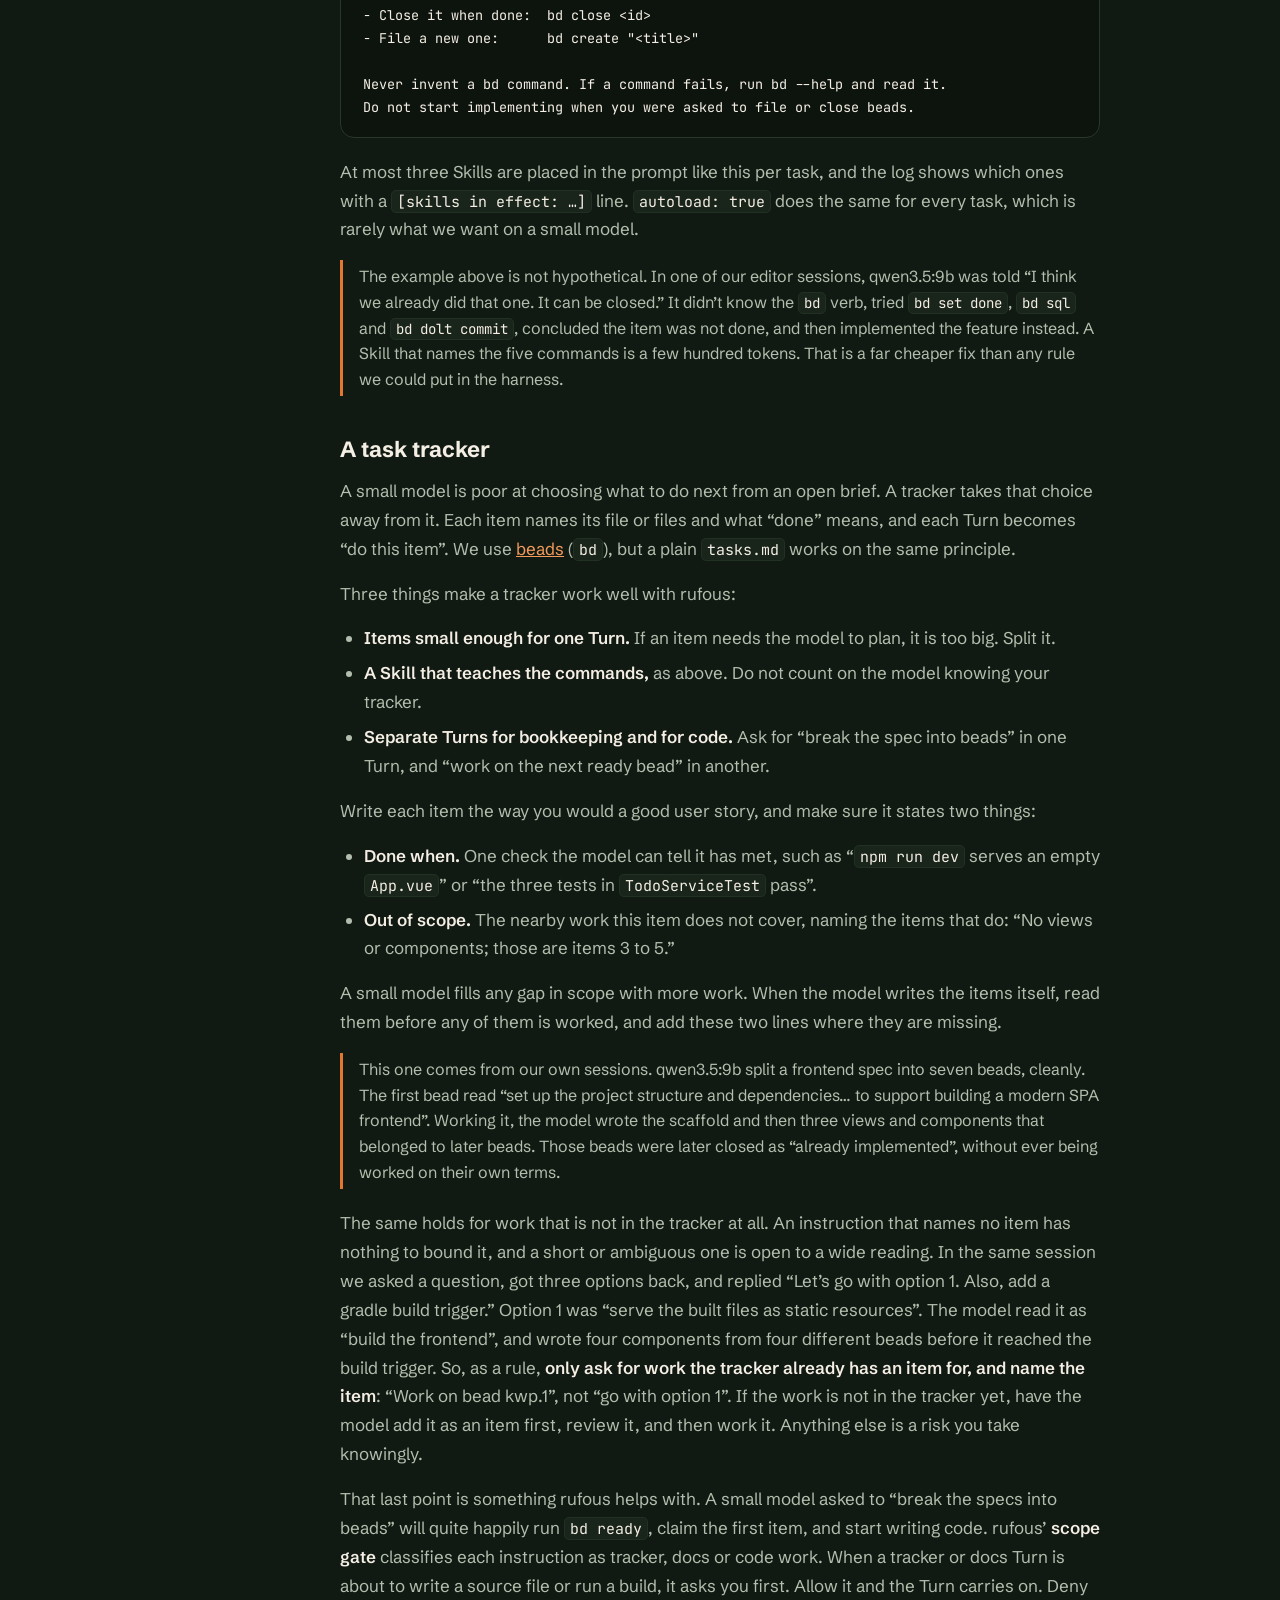
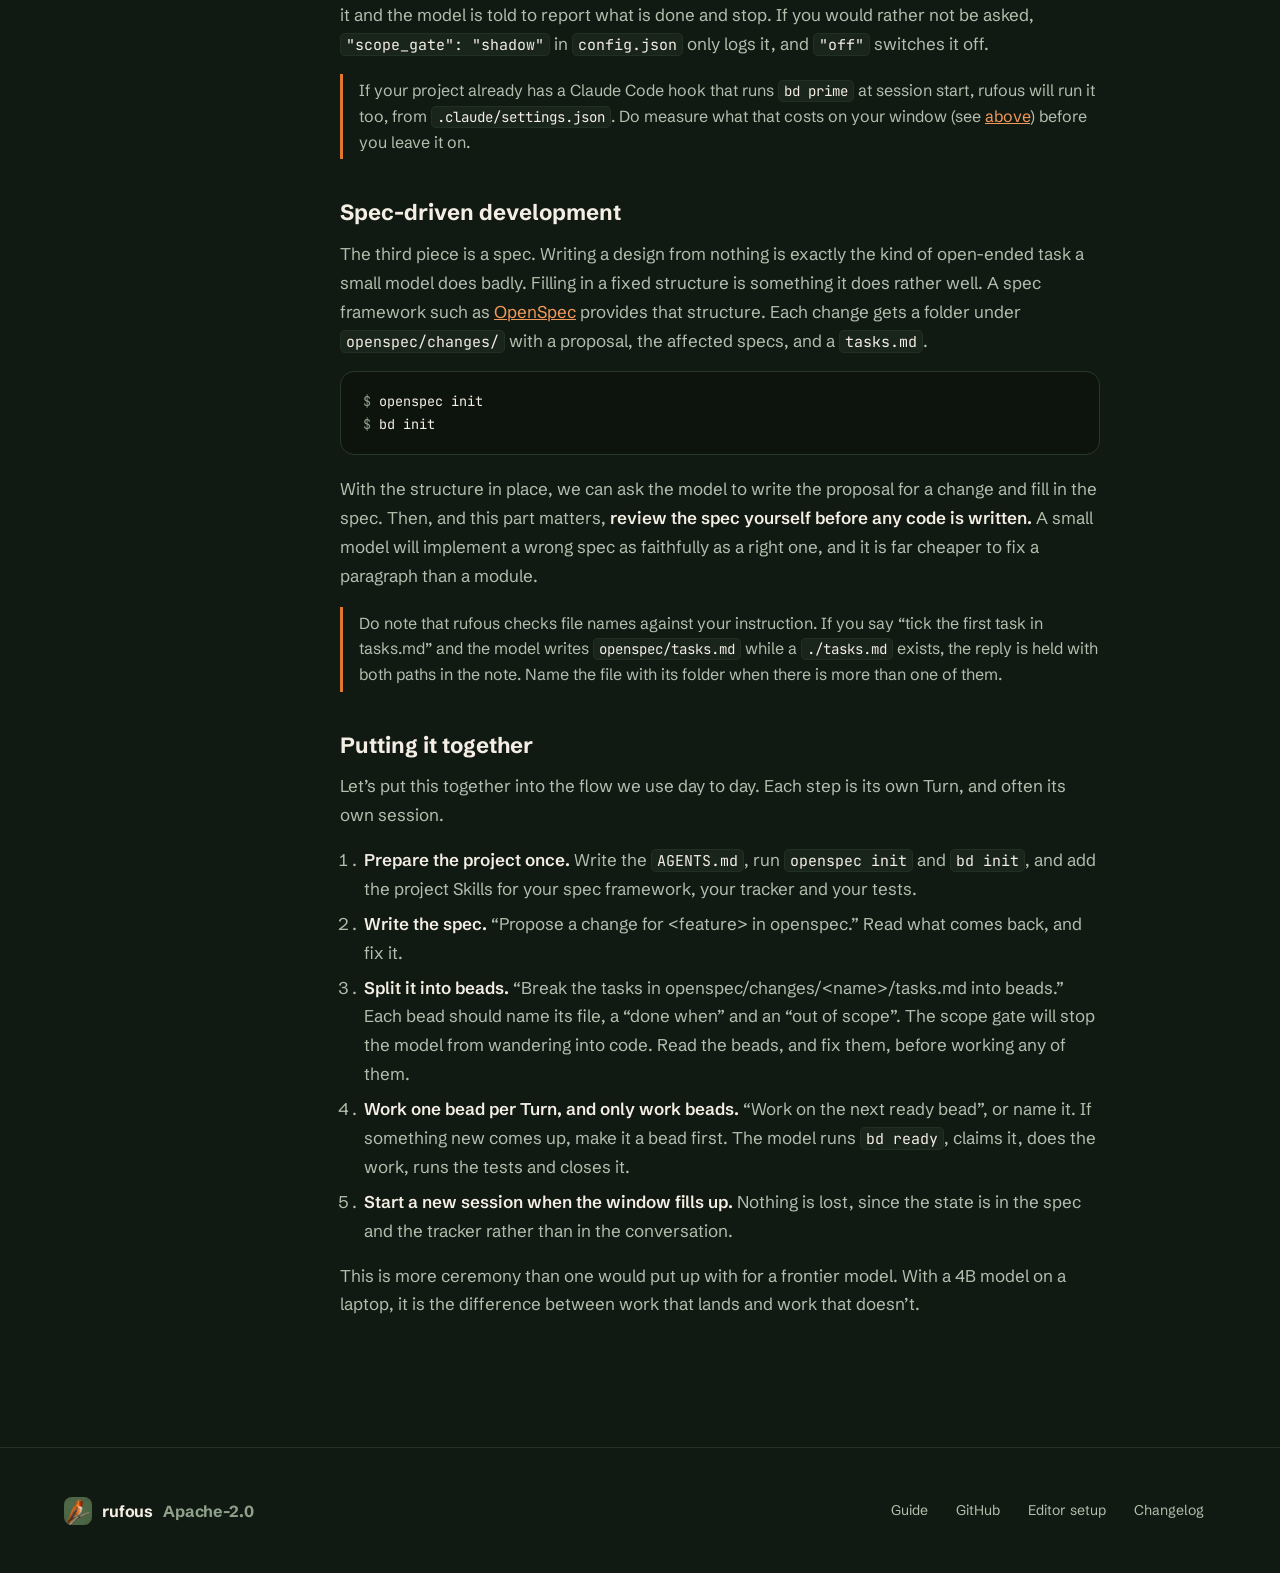
==== commit bdad1758: "Guide: model speed and the reply time limit; AGENT_APITIMEOUT Co-Authored-By: Claude Opus 5.5 <norep" ====
--- a/guide.html
+++ b/guide.html
@@ -72,6 +72,7 @@
         <ol>
           <li><a href="#principles">The idea behind it</a></li>
           <li><a href="#context">Context is the budget</a></li>
+          <li><a href="#model-speed">Model speed and the time limit</a></li>
           <li><a href="#agents-md">An AGENTS.md</a></li>
           <li><a href="#skills">Project Skills</a></li>
           <li><a href="#tracker">A task tracker</a></li>
@@ -256,6 +257,7 @@
         <tr><td><code>OLLAMA_HOST</code></td><td>Where to find Ollama.</td></tr>
         <tr><td><code>AGENT_CTX</code></td><td>The context window for <code>chat</code> and <code>run</code>.</td></tr>
         <tr><td><code>AGENT_TEMP</code>, <code>AGENT_THINK</code>, <code>AGENT_NUMPREDICT</code></td><td>Sampling temperature, thinking on or off, and the cap on tokens per reply.</td></tr>
+        <tr><td><code>AGENT_APITIMEOUT</code></td><td>How many seconds rufous waits for the model to send anything, 240 by default. A Turn whose model is silent for longer is stopped (see <a href="#model-speed">Model speed</a>).</td></tr>
         <tr><td><code>AGENT_OFFLINE</code></td><td>Offline mode, which switches off the cloud provider, the web tools and HTTP MCP servers.</td></tr>
         <tr><td><code>AGENT_SLIM_OUTPUT</code></td><td>Trims long command output. It is on by default at 32K and below.</td></tr>
         <tr><td><code>AGENT_SYSTEM_FILE</code></td><td>A file to use as the system prompt.</td></tr>
@@ -302,6 +304,25 @@
       <li>Give Skills <code>triggers:</code>, so that they are only loaded on the Turns that need them.</li>
       <li>Measure a <code>SessionStart</code> hook before you keep it. <code>bd prime</code> prints about 3,500 characters, which is roughly a thousand tokens on a 1,250-token Prefill.</li>
     </ul>
+
+    <h3 id="model-speed">Model speed and the reply time limit</h3>
+
+    <p>rufous waits at most <code>AGENT_APITIMEOUT</code> seconds, 240 by default, for the model to send anything. That is a hard limit. If the model is silent for longer, rufous stops the Turn and tells you so. The work done so far is kept, and the same request is not sent again, because a model that was too slow once will be too slow again. There are two ways a model runs into the limit:</p>
+
+    <ul>
+      <li><strong>Before its first token.</strong> The whole prompt is processed before anything comes back. A model that processes 90 tokens a second gets through about 21,600 tokens in 240 seconds, so a longer prompt can never start a reply. Prompt speed times the limit is the largest prompt your model can work with, whatever the window says.</li>
+      <li><strong>Partway through a reply.</strong> Ollama holds a Tool Call back until it is complete. A slow model writing a whole file in one <code>create_file</code> sends nothing while it writes, and 4,000 tokens at 12.5 tokens a second is over five minutes. Asking for the work in smaller pieces, such as a file section by section, keeps each call under the limit.</li>
+    </ul>
+
+    <p>You can read your model’s speeds from the session log. Every call logs a line such as this one:</p>
+
+<pre class="terminal">[timing: load 0.0s · prompt 5135 tok 56.1s · gen 235 tok 18.3s]</pre>
+
+    <p>That works out to about 90 tokens a second for the prompt and 13 for the reply, from a 2-bit 27B model on a laptop. To give a slow model longer, set the variable in the agent’s environment. In Zed, that is the <code>env</code> entry under <code>agent_servers</code>:</p>
+
+<pre class="terminal">"env": { "AGENT_APITIMEOUT": "600" }</pre>
+
+    <blockquote class="note">A faster model, or a smaller window, is usually the better fix. A limit raised to ten minutes means waiting ten minutes each time the model gets stuck.</blockquote>
 
     <h3 id="agents-md">An AGENTS.md</h3>
 
